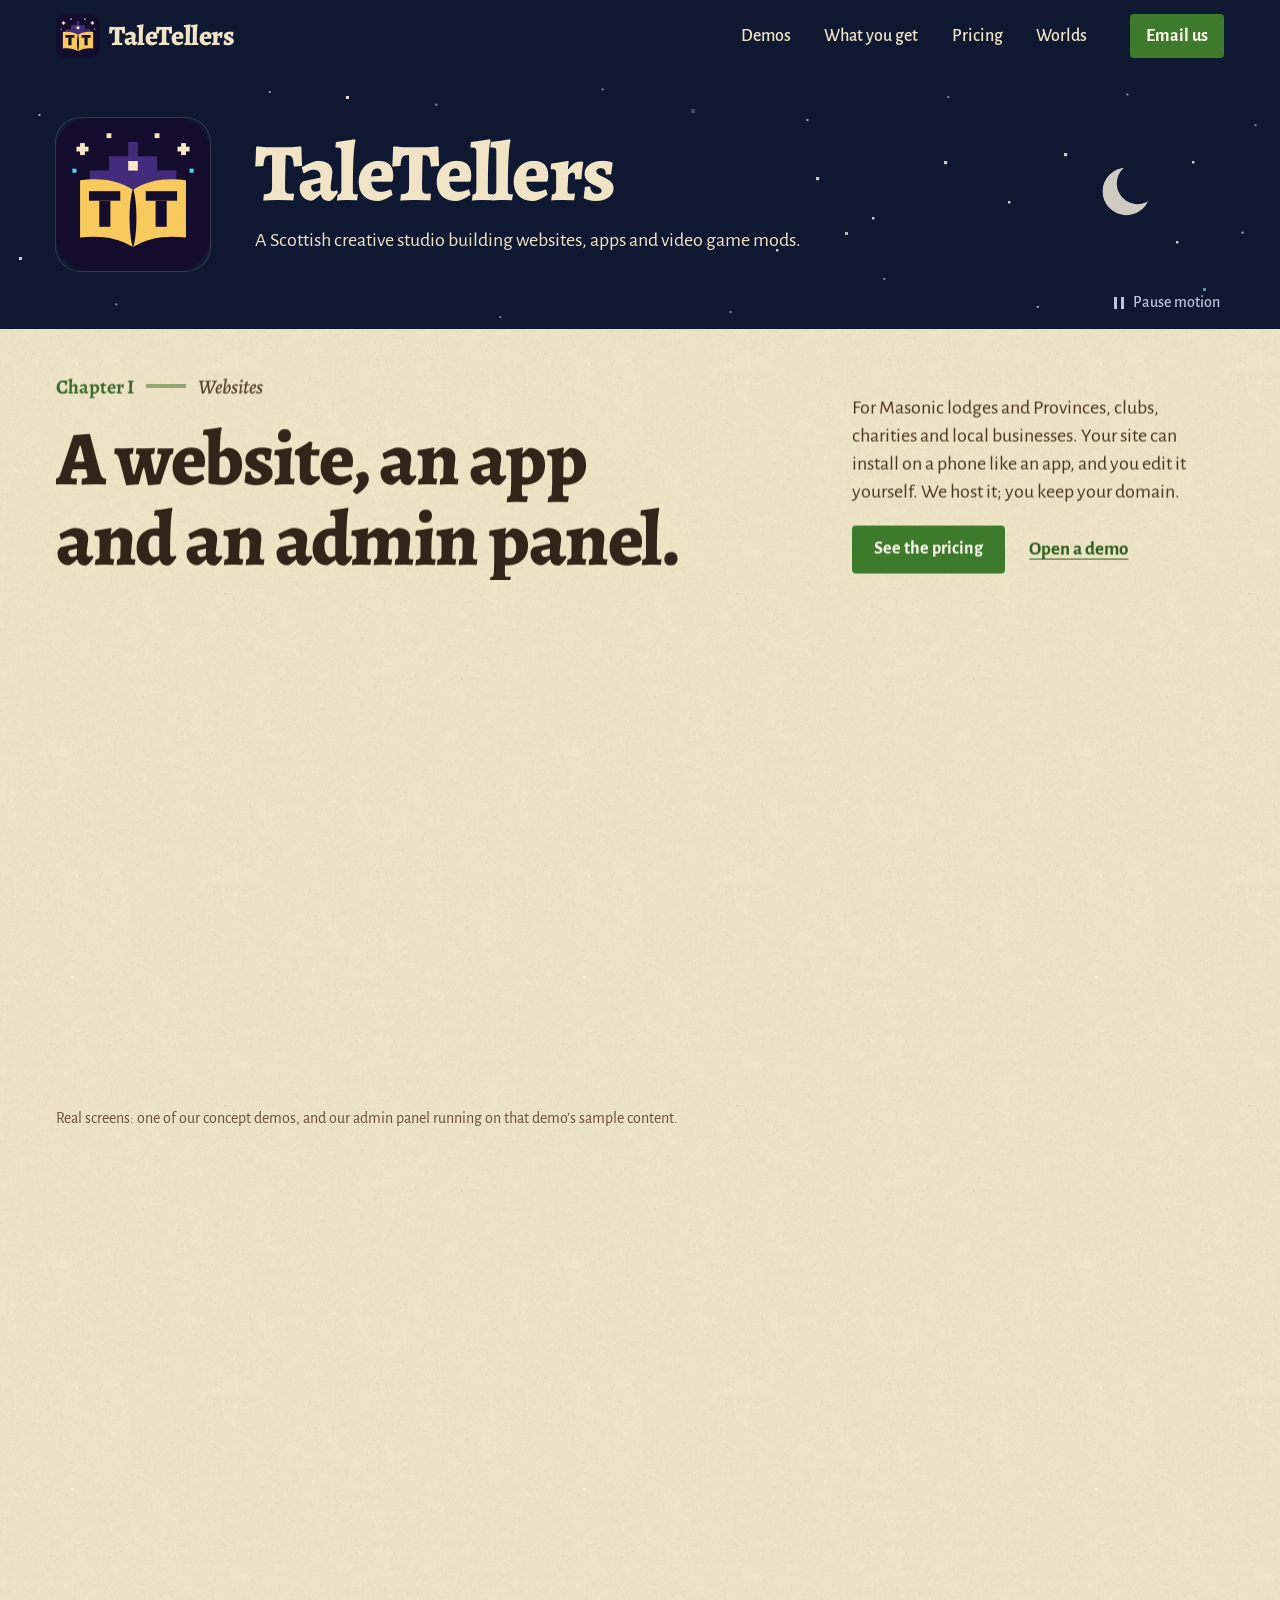
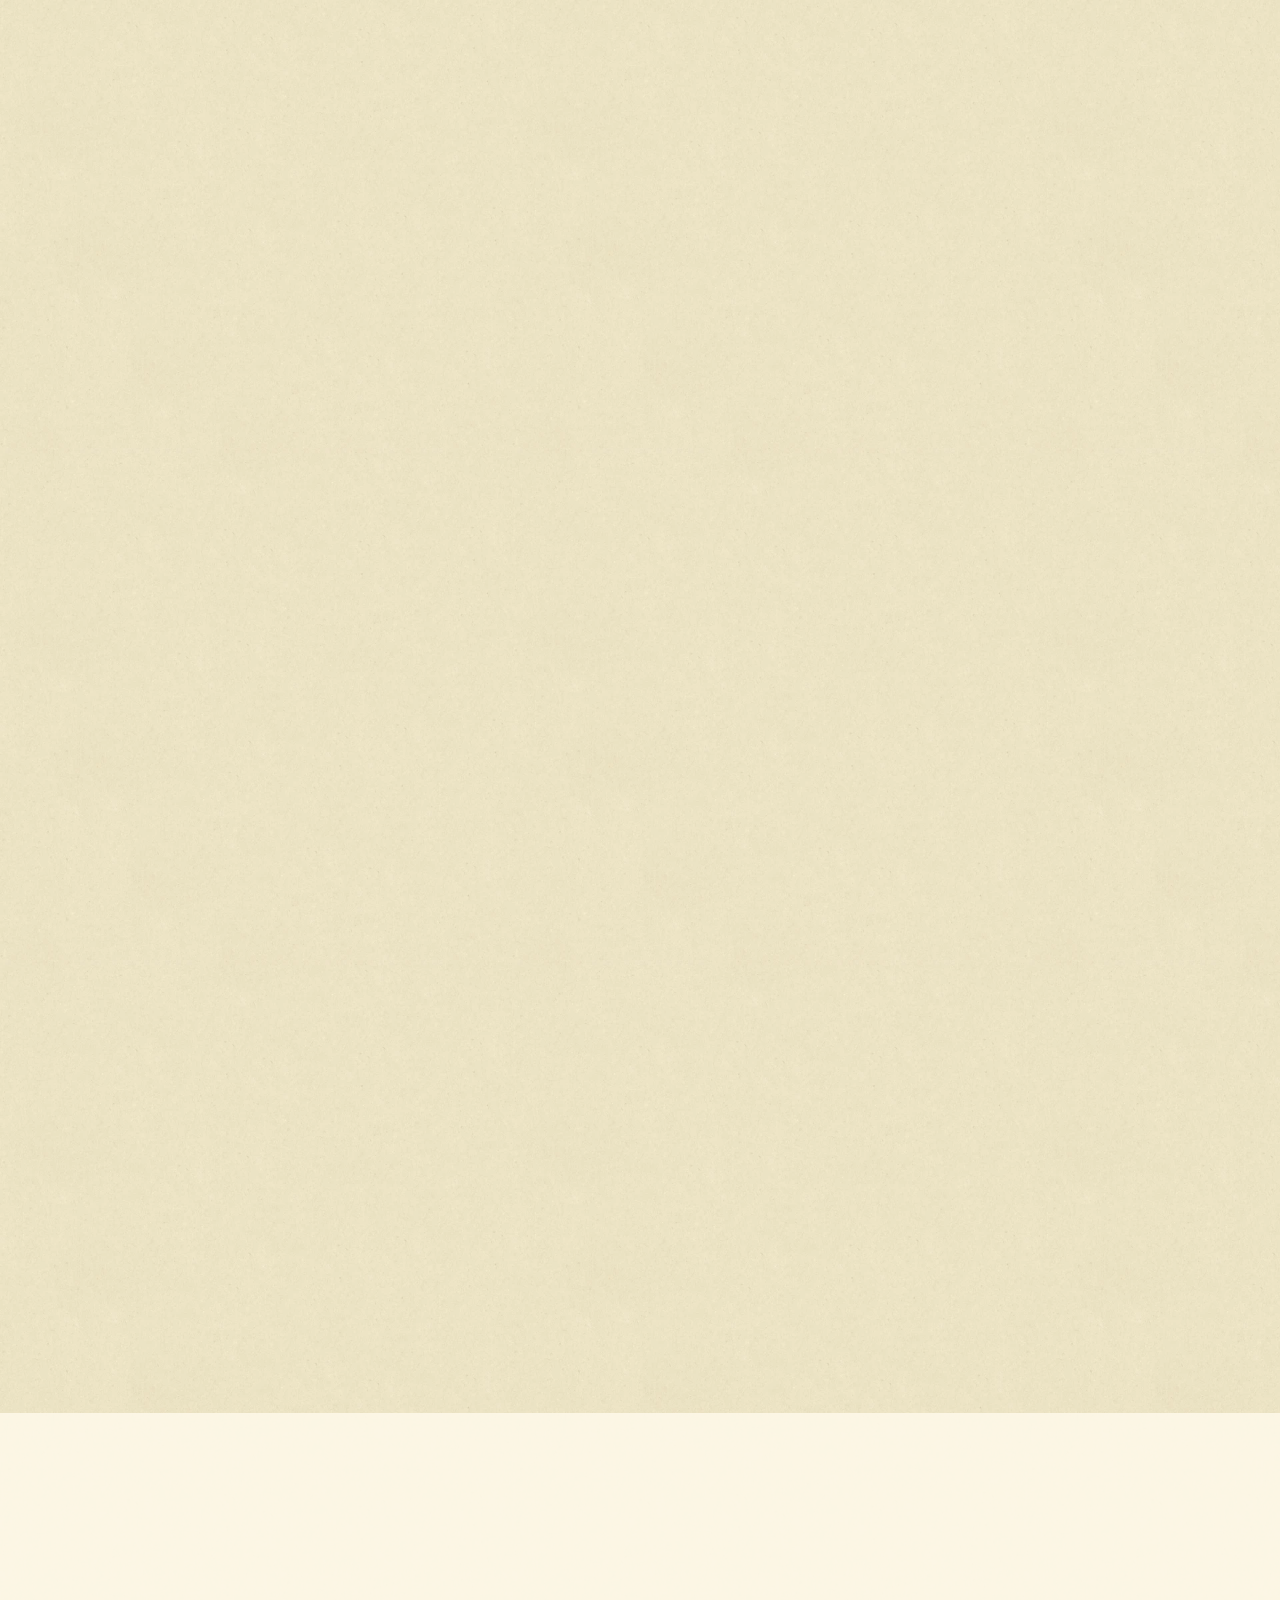
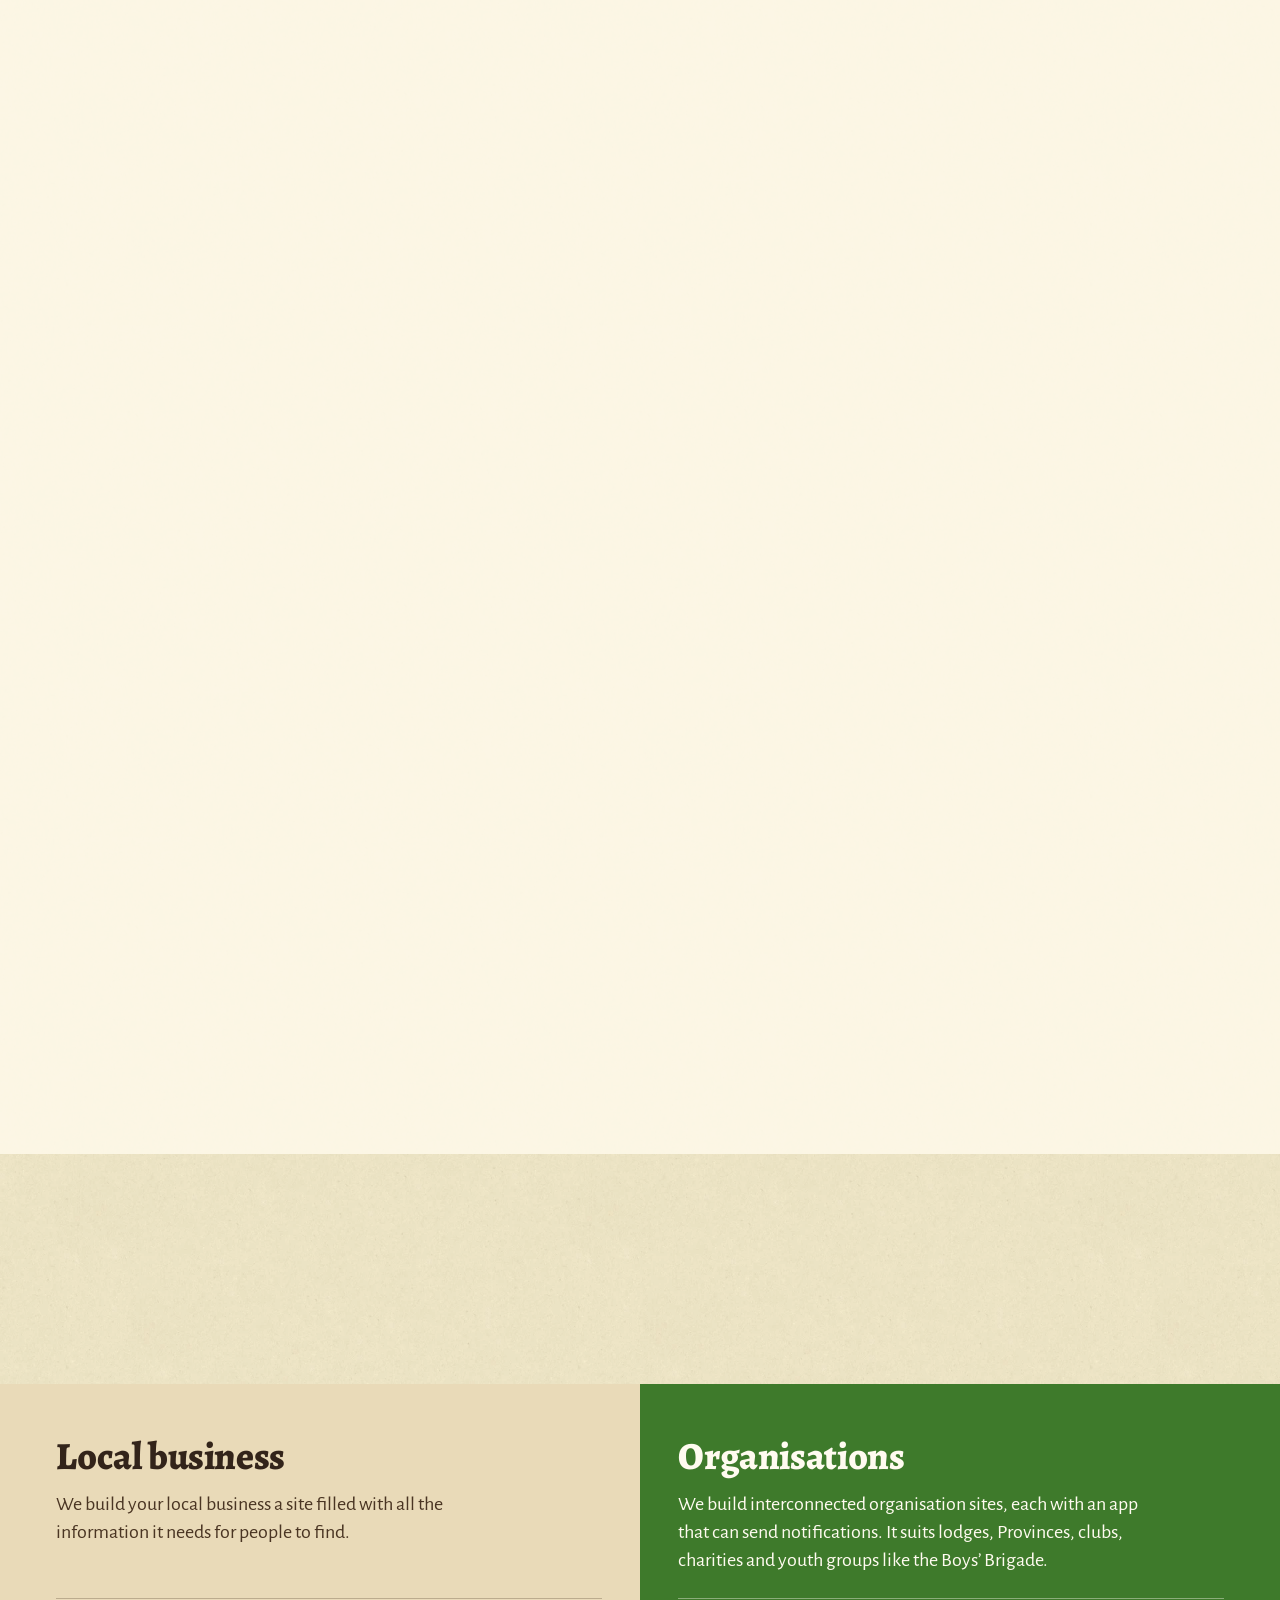
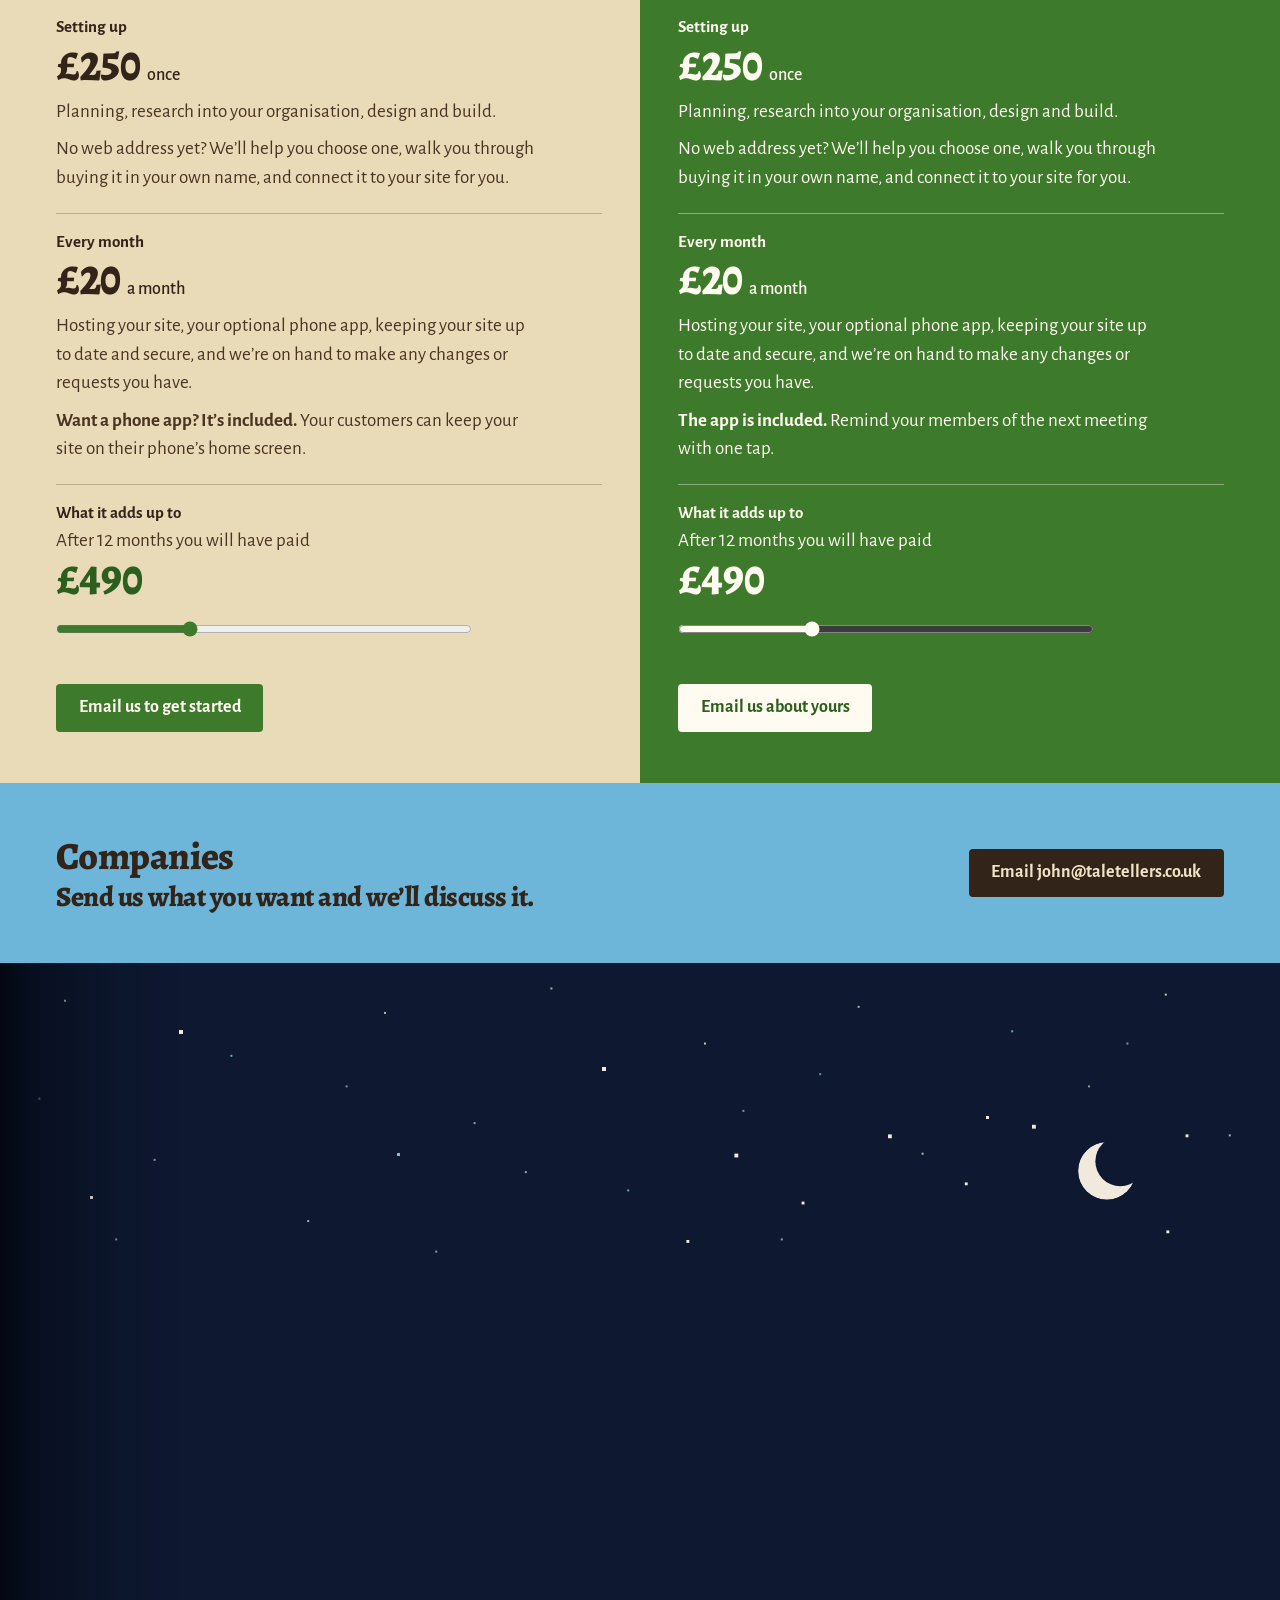
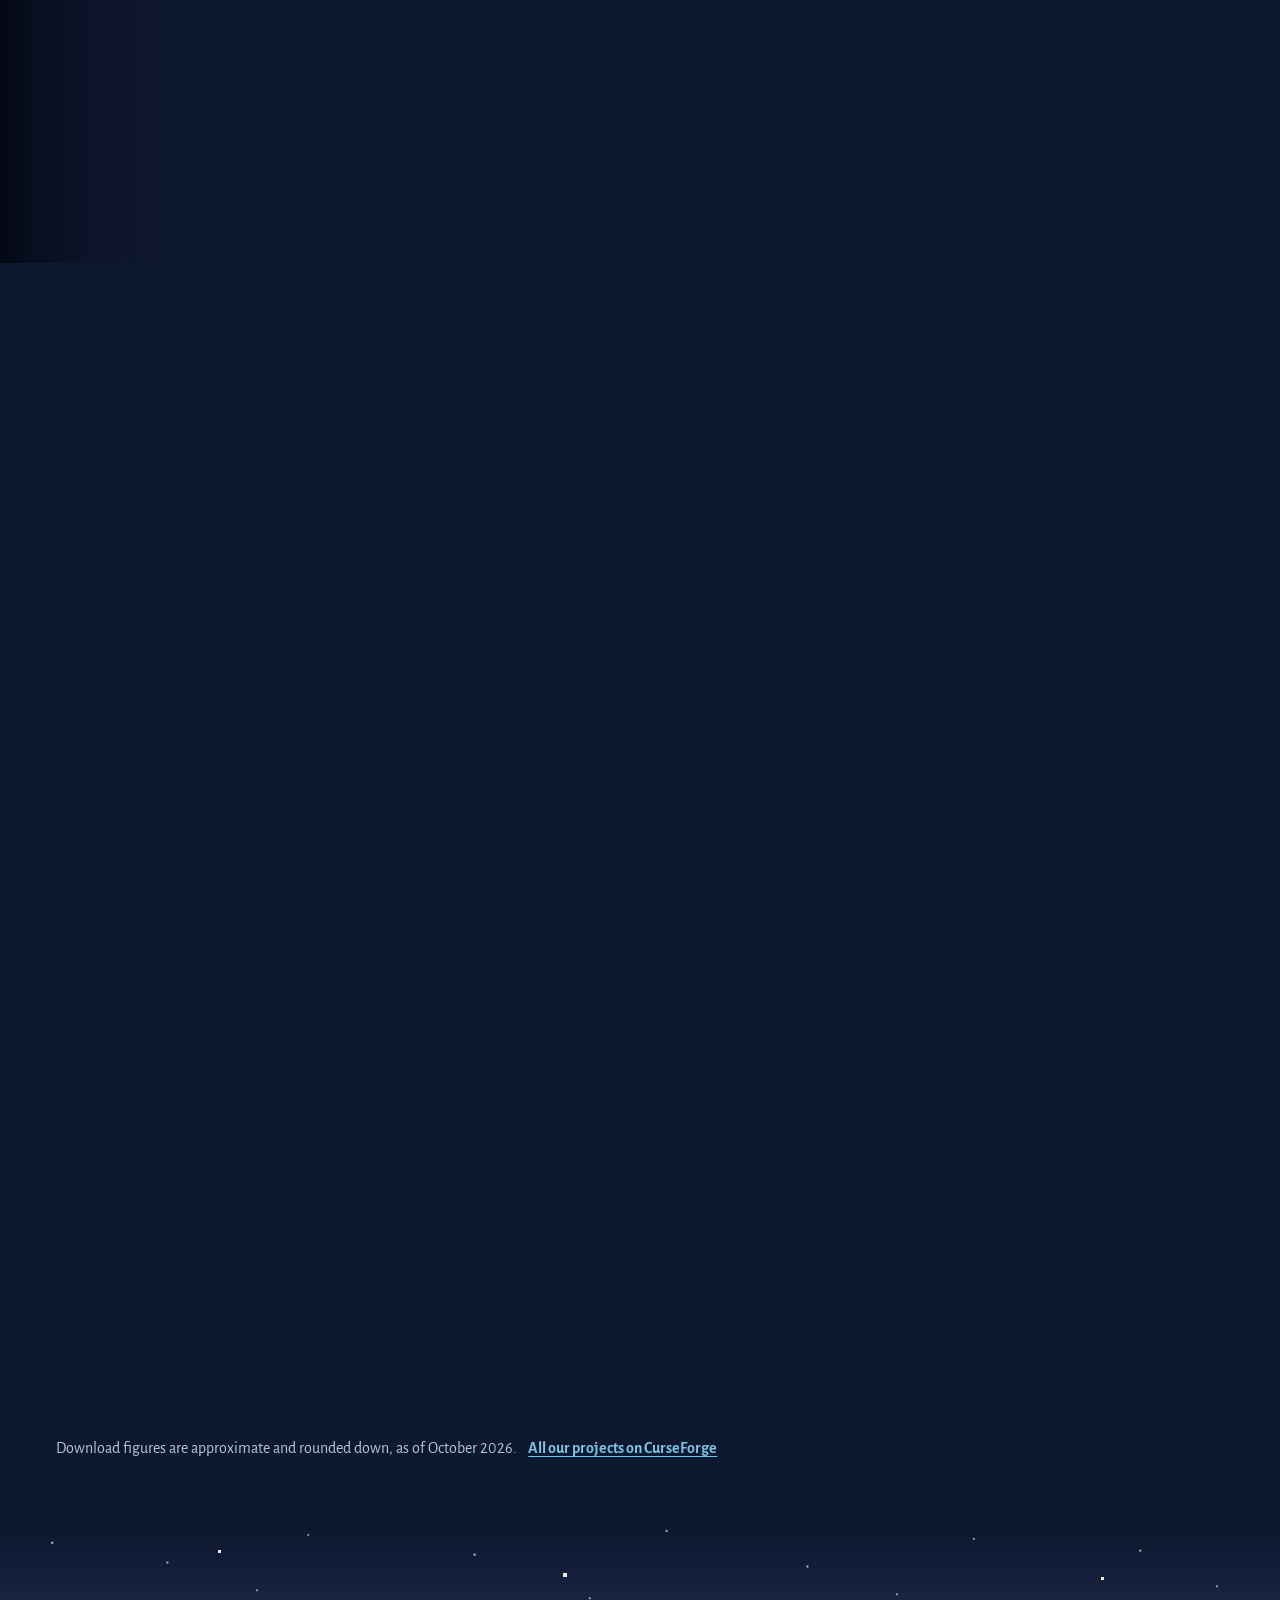
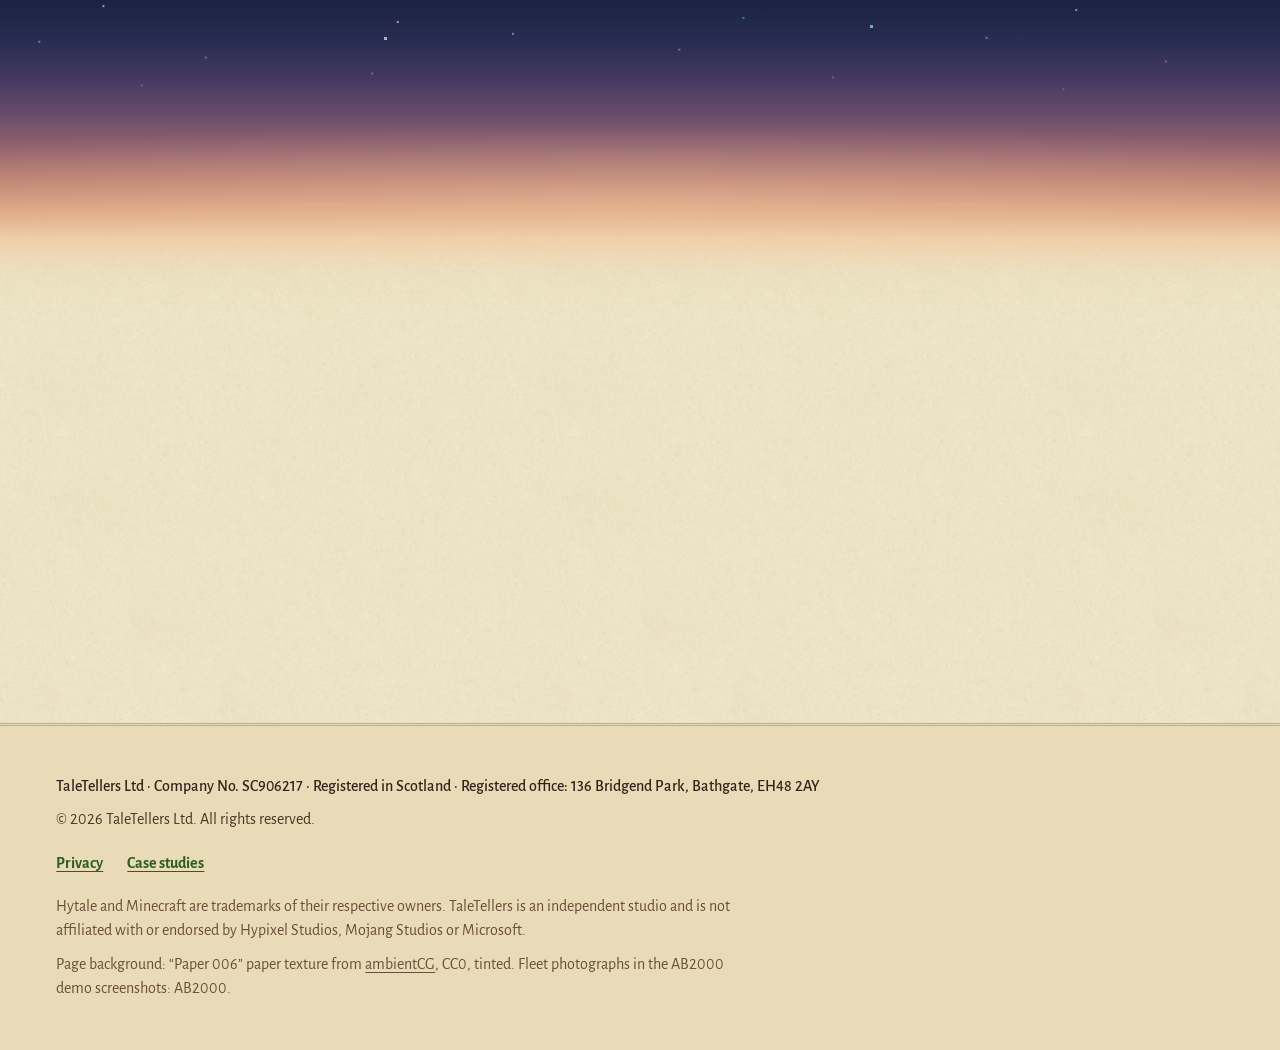
==== index.html @ 0d7ff7d9 "Pricing: "No web address yet?" line (awaiting John's final yes) Separate commit so it can be dropped" ====
<!doctype html>
<html lang="en-GB">
<head>
  <meta charset="utf-8">
  <meta http-equiv="Content-Security-Policy" content="default-src 'none'; style-src 'self'; img-src 'self' data:; font-src 'self'; script-src 'self'; base-uri 'none'; form-action 'none'">
  <meta name="referrer" content="no-referrer">
  <meta name="viewport" content="width=device-width, initial-scale=1">
  <title>TaleTellers - a website, an app and an admin panel</title>
  <meta name="description" content="TaleTellers builds websites for Masonic lodges and Provinces, clubs, charities and local businesses, with an installable app, an admin panel and hosting on your own domain. We also make Hytale and Minecraft mods.">
  <link rel="canonical" href="https://taletellers.co.uk/">
  <meta name="theme-color" content="#f1e4c6">
  <link rel="icon" href="favicon.svg?v=4" type="image/svg+xml">
  <link rel="preload" href="fonts/alegreya-latin-wght-normal.woff2" as="font" type="font/woff2" crossorigin>
  <link rel="preload" href="fonts/alegreya-sans-latin-400-normal.woff2" as="font" type="font/woff2" crossorigin>
  <link rel="stylesheet" href="styles.css?v=16">
  <script src="site.js?v=7"></script>
  <script src="effects.js?v=3" defer></script>

  <meta property="og:type" content="website">
  <meta property="og:site_name" content="TaleTellers">
  <meta property="og:title" content="TaleTellers - a website, an app and an admin panel">
  <meta property="og:description" content="Websites for lodges, clubs, charities and local businesses, with an installable app and an admin panel. Plus mods for Hytale and Minecraft.">
  <meta property="og:url" content="https://taletellers.co.uk/">
  <meta property="og:locale" content="en_GB">
  <meta name="twitter:card" content="summary">
</head>
<body>
  <a class="skip-link" href="#main">Skip to content</a>

  <header class="site-header site-header-night">
    <div class="wrap">
      <!-- LOGO: images/logo-mark.svg, logo v4 (John, 12 Nov 2026) -->
      <a class="brand" href="index.html" aria-label="TaleTellers, home">
        <img src="images/logo-mark.svg?v=4" width="32" height="32" alt="">
        <span>TaleTellers</span>
      </a>
      <nav class="site-nav" aria-label="Main">
        <ul>
          <li><a href="#work">Demos</a></li>
          <li><a href="#parts">What you get</a></li>
          <li><a href="#pricing">Pricing</a></li>
          <li><a href="#worlds">Worlds</a></li>
        </ul>
      </nav>
      <a class="btn btn-small header-cta" href="mailto:john@taletellers.co.uk">Email us</a>
    </div>
  </header>

  <main id="main">
    <!-- ============ THE COVER: who we are ============ -->
    <section class="cover" aria-labelledby="site-title" data-live>
      <!-- EFFECTS: three sky layers (data-drift = pixels at full lean) that follow the pointer or a phone's tilt, and a few stars that twinkle. Decoration only. -->
      <div class="stars" aria-hidden="true">
        <i class="stars-far" data-drift="12"></i>
        <span class="stars-near" data-drift="24"><i class="tw"></i><i class="tw"></i><i class="tw"></i><i class="tw"></i><i class="tw"></i></span>
      </div>
      <div class="wrap cover-inner">
        <!-- OLD SITE SKY: moon and stars reused from the live site at John's request -->
        <svg class="cover-sky" data-drift="40" viewBox="0 0 600 180" aria-hidden="true" focusable="false">
          <defs>
            <mask id="m-moon-cover">
              <circle cx="478" cy="78" r="30" fill="#fff"/>
              <circle cx="492" cy="68" r="26" fill="#000"/>
            </mask>
          </defs>
          <circle cx="478" cy="78" r="30" fill="#f1eadc" mask="url(#m-moon-cover)"/>
          <g fill="#f1eadc">
            <rect x="90" y="60" width="4" height="4"/>
            <rect x="160" y="110" width="3" height="3"/>
            <rect x="250" y="40" width="4" height="4"/>
            <rect x="330" y="90" width="3" height="3"/>
            <rect x="400" y="30" width="4" height="4"/>
            <rect x="540" y="140" width="3" height="3"/>
            <rect x="40" y="150" width="3" height="3"/>
            <rect x="560" y="40" width="3" height="3"/>
          </g>
        </svg>
        <!-- The logo file is unchanged; the four squares sit exactly on its pixel stars and make them glint and blink. -->
        <span class="cover-mark">
          <img class="cover-logo" src="images/logo-mark.svg?v=4" width="160" height="160" alt="">
          <i class="glint glint-a"></i><i class="glint glint-b"></i><i class="blink blink-a"></i><i class="blink blink-b"></i>
        </span>
        <div class="cover-text">
          <h1 id="site-title">TaleTellers</h1>
          <p class="cover-line">A Scottish creative studio building websites, apps and video game mods.</p>
        </div>
        <!-- Shown by effects.js only when something on the page moves by itself (WCAG 2.2.2). -->
        <button class="motion-toggle" type="button" hidden>Pause motion</button>
      </div>
    </section>

    <!-- ============ CHAPTER I: WEBSITES ============ -->
    <section class="hero" aria-labelledby="hero-title">
      <div class="wrap hero-head">
        <div class="hero-title">
          <p class="chapter-mark"><span>Chapter I</span> Websites</p>
          <h2 id="hero-title"><span class="line"><span>A website, an app</span></span> <span class="line"><span>and an admin panel.</span></span></h2>
        </div>
        <div class="hero-side">
          <p class="standfirst">For Masonic lodges and Provinces, clubs, charities and local businesses. Your site can install on a phone like an app, and you edit it yourself. We host it; you keep your domain.</p>
          <p class="actions">
            <a class="btn" href="#pricing">See the pricing</a>
            <a class="text-link" href="#work">Open a demo</a>
          </p>
        </div>
      </div>

      <div class="wrap">
        <div class="stage">
          <figure class="screen screen-desk">
            <figcaption>The website</figcaption>
            <div class="frame">
              <div class="frame-bar"><span class="bar-long">Provincial Grand Lodge of Linlithgowshire, concept demo</span><span class="bar-short">PGL Linlithgowshire, concept demo</span></div>
              <img src="images/pgl-desktop.webp?v=2" width="1440" height="900" fetchpriority="high" alt="A Province's website: a green header, a yellow notices bar and this week's lodge meetings in the Province.">
            </div>
          </figure>
          <figure class="screen screen-phone">
            <figcaption>The app</figcaption>
            <!-- PHONE LOOP, the same one the "app, with notifications" plate plays further down (one set of CSS:
                 styles.css, "The phone loop"), cut to this frame. Without motion it is one still frame. -->
            <div class="frame frame-phone phone-loop" data-live>
              <img class="loop-home" src="images/pgl-phone.webp" width="520" height="1125" alt="A Province’s site on a phone. A reminder arrives for tonight’s meeting; one tap opens the lodge’s next meetings.">
              <img class="loop-meeting" src="images/pgl-app-meeting.webp" width="375" height="812" fetchpriority="low" decoding="async" alt="">
              <div class="loop-note" aria-hidden="true">
                <p class="loop-from"><img src="images/pgl-crest.webp" width="72" height="72" fetchpriority="low" decoding="async" alt=""> <span>Provincial Grand Lodge of Linlithgowshire</span> <span>now</span></p>
                <p class="loop-title">Tonight, 7.30pm</p>
                <p class="loop-text">Entered Apprentice degree, St John Crofthead No. 374, Fauldhouse</p>
              </div>
              <i class="loop-tap"></i>
            </div>
          </figure>
          <figure class="screen screen-admin">
            <figcaption>The admin panel</figcaption>
            <div class="frame frame-phone">
              <img src="images/admin-home.webp?v=2" width="520" height="880" alt="The admin panel for the Provincial Grand Lodge of Linlithgowshire demo, signed in as John Willis, listing Notices, Meetings, Pages, Photos and People.">
            </div>
          </figure>
        </div>
        <p class="stage-note">Real screens: one of our concept demos, and our admin panel running on that demo’s sample content.</p>
      </div>
    </section>

    <section class="work" id="work" aria-labelledby="work-title">
      <div class="wrap axis">
        <h2 id="work-title" data-reveal>Demos you can open on your phone</h2>
        <div class="axis-body" data-reveal="1">
          <p class="lead dropcap">These are concept demos: complete, working sites we built to show a Masonic Province and a Scottish plant hire firm what they could have.</p>
          <p>Each is labelled as a demo on every page, so nobody takes it for the official site. Open one on your phone and try it.</p>
        </div>
      </div>

      <div class="wrap">
        <ol class="cases">
          <li class="case">
            <figure class="case-media" data-reveal>
              <img class="shot-desktop" src="images/pgl-desktop.webp?v=2" width="1440" height="900" loading="lazy" alt="Desktop view of the Provincial Grand Lodge of Linlithgowshire concept demo: green header, a yellow notices bar and This week in the Province, the lodge meetings for the next seven days.">
              <img class="shot-phone" src="images/pgl-phone.webp" width="520" height="1125" loading="lazy" alt="The same demo on a phone, listing this week's lodge meetings across the Province.">
            </figure>
            <div class="case-body" data-reveal="1">
              <h3>Provincial Grand Lodge of Linlithgowshire</h3>
              <p class="case-kind">Concept demo</p>
              <p>A whole Province on one site: every lodge’s meetings in a single diary, the Province’s notices at the top, and a plain way in for anyone thinking of joining.</p>
              <h4>What we built</h4>
              <ul class="built">
                <li>“This week in the Province”: every lodge’s meetings and special events in one calendar</li>
                <li>Notices such as the Travelling Trowel and the 200 Club, first thing on the home page</li>
                <li>Pages for the lodges, news, the archive and contact, plus “Thinking of joining?”</li>
              </ul>
              <p><a class="demo-link" href="https://thescar4295.github.io/pgl-linlithgowshire-demo/">View the concept demo<span class="visually-hidden">: Provincial Grand Lodge of Linlithgowshire</span></a></p>
            </div>
          </li>

          <li class="case">
            <figure class="case-media" data-reveal>
              <img class="shot-desktop" src="images/ab2000-desktop.webp" width="1440" height="900" loading="lazy" alt="Desktop view of the AB2000 concept demo: photographs of two tracked excavators, a road sweeper and a third excavator in the yard, above the headline Operated and self drive plant hire, with Call and Hire enquiry buttons.">
              <img class="shot-phone" src="images/ab2000-phone.webp" width="520" height="1125" loading="lazy" alt="The same demo on a phone: the two excavators, the headline, and the Call and Hire enquiry buttons.">
            </figure>
            <div class="case-body" data-reveal="1">
              <h3>AB2000</h3>
              <p class="case-kind">Concept demo</p>
              <p>A Scottish plant hire firm’s site, built around its hire desk. The phone number stays in the header, and any machine in the fleet list can go straight into a hire enquiry.</p>
              <h4>What we built</h4>
              <ul class="built">
                <li>“The fleet at a glance”: excavators, dozers, dumpers, rollers, attachments and sweepers, each with an “Add” button that puts it in your enquiry</li>
                <li>A quick hire enquiry: what you need, operated or self-drive, where and when</li>
                <li>Pages for plant, sweeper, transport and vacuum excavator hire, plus news, case studies, vacancies and used plant for sale</li>
              </ul>
              <p><a class="demo-link" href="https://thescar4295.github.io/ab2000-demo/">View the concept demo<span class="visually-hidden">: AB2000</span></a></p>
            </div>
          </li>
        </ol>

        <div class="case-small case-soon" data-reveal>
          <div>
            <h3>Coming soon</h3>
            <p>Another concept demo is on its way. It will appear here once its owner is happy for it to be shown.</p>
          </div>
        </div>

        <p class="more-work" data-reveal><a class="btn btn-outline" href="work.html">Read the case studies</a></p>
      </div>
    </section>

    <section class="parts" id="parts" aria-labelledby="parts-title">
      <div class="wrap axis">
        <h2 id="parts-title" data-reveal>Four parts, one platform</h2>
        <div class="axis-body" data-reveal="1">
          <p class="lead">Not a brochure you have to phone someone to change. A working set-up your members and customers can carry in their pocket.</p>
        </div>
      </div>

      <div class="wrap">
        <ul class="plates">
          <li class="plate plate-site" data-reveal>
            <figure class="plate-figure">
              <div class="frame">
                <div class="frame-bar"><span class="bar-long">Provincial Grand Lodge of Linlithgowshire, concept demo</span><span class="bar-short">PGL Linlithgowshire, concept demo</span></div>
                <img src="images/pgl-desktop.webp?v=2" width="1440" height="900" loading="lazy" alt="A Province website: notices and a calendar of the week's lodge meetings.">
              </div>
            </figure>
            <h3>The website</h3>
            <p>Built mobile-first from your own words and photos, with a privacy page included. Every site goes through automated checks for accessibility, broken links and speed before we hand it over.</p>
          </li>

          <li class="plate plate-app" data-reveal="1">
            <figure class="plate-figure">
              <!-- PHONE LOOP: real screens of the PGL concept demo; the reminder card is HTML. Without motion it is one still frame. -->
              <div class="frame frame-phone plate-a phone-loop" data-live>
                <img class="loop-home" src="images/pgl-phone.webp" width="520" height="1125" loading="lazy" alt="A Province’s site on a phone. A reminder arrives for tonight’s meeting; one tap opens the lodge’s next meetings.">
                <img class="loop-meeting" src="images/pgl-app-meeting.webp" width="375" height="812" loading="lazy" alt="">
                <div class="loop-note" aria-hidden="true">
                  <p class="loop-from"><img src="images/pgl-crest.webp" width="72" height="72" loading="lazy" alt=""> <span>Provincial Grand Lodge of Linlithgowshire</span> <span>now</span></p>
                  <p class="loop-title">Tonight, 7.30pm</p>
                  <p class="loop-text">Entered Apprentice degree, St John Crofthead No. 374, Fauldhouse</p>
                </div>
                <i class="loop-tap"></i>
              </div>
              <div class="frame plate-b">
                <img src="images/admin-reminder-confirm.webp" width="560" height="431" loading="lazy" alt="The admin panel asking: This will send a message to 45 phones. Send it?">
              </div>
            </figure>
            <h3>The app, with notifications</h3>
            <p>People add the site to their phone’s home screen. Then a lodge can remind its members of the next meeting with one tap. The app is included in the monthly price.</p>
          </li>

          <li class="plate plate-admin" data-reveal>
            <figure class="plate-figure">
              <div class="frame frame-phone plate-a">
                <img src="images/admin-photos.webp?v=2" width="560" height="1093" loading="lazy" alt="The admin panel's Photos screen: the Forth Bridge on the home page, Hopetoun House on the about page and an old county map on the history page, each ready to change.">
              </div>
              <div class="frame frame-phone plate-b">
                <img src="images/admin-home.webp?v=2" width="520" height="880" loading="lazy" alt="The admin panel home screen, with sections for Notices, Meetings, Pages, Photos and People.">
              </div>
            </figure>
            <h3>The admin panel, with history</h3>
            <p>Sign in and change your text, notices and photos yourself. Every change is kept in a history, so anything can be put back.</p>
          </li>

          <li class="plate plate-host" data-reveal="1">
            <figure class="plate-figure">
              <div class="frame">
                <div class="frame-bar">www.your-own-domain.co.uk</div>
                <img src="images/ab2000-desktop.webp" width="1440" height="900" loading="lazy" alt="A plant hire firm’s website shown under an address bar reading www.your-own-domain.co.uk.">
              </div>
            </figure>
            <h3>Hosting, on your own domain</h3>
            <p>We host your site on Cloudflare Pages: fast, secure and on a global network. The address people type stays the one you own.</p>
          </li>
        </ul>
      </div>
    </section>

    <!-- JOHN: before this goes public, confirm the wording on VAT, on cancelling the monthly plan, and on who pays the yearly domain fee. None of that is stated here yet. -->
    <section class="pricing" id="pricing" aria-labelledby="pricing-title">
      <div class="wrap axis">
        <h2 id="pricing-title" data-reveal>Our website pricing</h2>
        <div class="axis-body" data-reveal="1">
          <p class="lead">A shop and a lodge pay the same, and a phone app costs nothing extra. Each plan reads the same way down the page: what it costs to set up, what it costs each month, and what that adds up to.</p>
        </div>
      </div>

      <div class="tiers">
        <article class="tier tier-local" aria-labelledby="tier-local">
          <h3 id="tier-local">Local business</h3>
          <p class="tier-desc">We build your local business a site filled with all the information it needs for people to find.</p>
          <div class="tier-row">
            <h4>Setting up</h4>
            <p class="tier-price">£250 <small>once</small></p>
            <p class="tier-incl">Planning, research into your organisation, design and build.</p>
            <p class="tier-incl">No web address yet? We’ll help you choose one, walk you through buying it in your own name, and connect it to your site for you.</p>
          </div>
          <div class="tier-row">
            <h4>Every month</h4>
            <p class="tier-price">£20 <small>a month</small></p>
            <p class="tier-incl">Hosting your site, your optional phone app, keeping your site up to date and secure, and we’re on hand to make any changes or requests you have.</p>
            <p class="tier-incl"><strong>Want a phone app? It’s included.</strong> Your customers can keep your site on their phone’s home screen.</p>
          </div>
          <div class="tier-row sum">
            <h4>What it adds up to</h4>
            <p class="sum-static">Twelve months comes to <strong>£490</strong>: the £250 set-up plus twelve monthly payments of £20.</p>
            <div class="sum-live" data-setup="25000" data-monthly="2000" hidden>
              <p class="sum-line"><label for="months">After <span class="sum-months">12 months</span> you will have paid</label></p>
              <output class="sum-total" for="months">£490</output>
              <input id="months" type="range" min="1" max="36" step="1" value="12">
            </div>
          </div>
          <p class="tier-cta"><a class="btn" href="mailto:john@taletellers.co.uk?subject=A%20website%20for%20my%20business">Email us to get started</a></p>
        </article>

        <article class="tier tier-org" aria-labelledby="tier-org">
          <h3 id="tier-org">Organisations</h3>
          <p class="tier-desc">We build interconnected organisation sites, each with an app that can send notifications. It suits lodges, Provinces, clubs, charities and youth groups like the Boys’ Brigade.</p>
          <div class="tier-row">
            <h4>Setting up</h4>
            <p class="tier-price">£250 <small>once</small></p>
            <p class="tier-incl">Planning, research into your organisation, design and build.</p>
            <p class="tier-incl">No web address yet? We’ll help you choose one, walk you through buying it in your own name, and connect it to your site for you.</p>
          </div>
          <div class="tier-row">
            <h4>Every month</h4>
            <p class="tier-price">£20 <small>a month</small></p>
            <p class="tier-incl">Hosting your site, your optional phone app, keeping your site up to date and secure, and we’re on hand to make any changes or requests you have.</p>
            <p class="tier-incl"><strong>The app is included.</strong> Remind your members of the next meeting with one tap.</p>
          </div>
          <div class="tier-row sum">
            <h4>What it adds up to</h4>
            <p class="sum-static">After 12 months you will have paid <strong>£490</strong>: the £250 set-up and twelve months at £20.</p>
            <div class="sum-live" data-setup="25000" data-monthly="2000" hidden>
              <p class="sum-line"><label for="months-org">After <span class="sum-months">12 months</span> you will have paid</label></p>
              <output class="sum-total" for="months-org">£490</output>
              <input id="months-org" type="range" min="1" max="36" step="1" value="12">
            </div>
          </div>
          <p class="tier-cta"><a class="btn btn-on-green" href="mailto:john@taletellers.co.uk?subject=A%20website%20for%20our%20organisation">Email us about yours</a></p>
        </article>

        <article class="tier tier-co" aria-labelledby="tier-co">
          <div>
            <h3 id="tier-co">Companies</h3>
            <p class="tier-statement">Send us what you want and we’ll discuss it.</p>
          </div>
          <p class="tier-cta"><a class="btn btn-ink" href="mailto:john@taletellers.co.uk?subject=A%20website%20for%20our%20company">Email john@taletellers.co.uk</a></p>
        </article>
      </div>
    </section>

    <!-- ============ CHAPTER II: WORLDS ============ -->
    <!-- THE PAGE TURN: where scroll timelines exist and motion is allowed, this page pins and is turned like a leaf of
         a book: its bottom outer corner lifts, the fold travels across, and the night sky and the start of Chapter II
         lie under it (styles.css, "The page turn"; docs/PAGE_TURN_REFERENCES.md). .turn-clip hides the lifted part of
         the page, .turn-flat holds the page still inside it, .turn-flap is the back of the page folded over, and
         .turn-cast is the shadow on what lies beneath. Everywhere else it is the plain page it always was.
         .turn-flap is a span on purpose: as an <i> it made the browser fetch the italic font at load. -->
    <div class="chapter-turn" id="chapter-two">
      <div class="chapter-stage">
        <div class="stars turn-sky" aria-hidden="true" data-live>
          <i class="stars-far"></i>
          <i class="shooting"></i>
          <span class="stars-near"><i class="tw"></i><i class="tw"></i><i class="tw"></i><i class="tw"></i><i class="tw"></i></span>
          <!-- OLD SITE SKY again: the same moon and stars as the top of Chapter II, shown here instead while the page turns -->
          <svg class="sky turn-moon" viewBox="0 0 600 180" aria-hidden="true" focusable="false">
            <defs>
              <mask id="m-moon-turn">
                <circle cx="478" cy="78" r="30" fill="#fff"/>
                <circle cx="492" cy="68" r="26" fill="#000"/>
              </mask>
            </defs>
            <circle cx="478" cy="78" r="30" fill="#f1eadc" mask="url(#m-moon-turn)"/>
            <g fill="#f1eadc">
              <rect x="90" y="60" width="4" height="4"/>
              <rect x="160" y="110" width="3" height="3"/>
              <rect x="250" y="40" width="4" height="4"/>
              <rect x="330" y="90" width="3" height="3"/>
              <rect x="400" y="30" width="4" height="4"/>
              <rect x="540" y="140" width="3" height="3"/>
              <rect x="40" y="150" width="3" height="3"/>
              <rect x="560" y="40" width="3" height="3"/>
            </g>
          </svg>
        </div>
        <i class="turn-cast"></i>
        <div class="turn-clip">
          <div class="turn-flat">
            <div class="chapter-page">
              <div class="wrap" data-reveal>
                <p class="chapter-no">Chapter II</p>
                <p class="chapter-name">Worlds</p>
                <p class="epigraph">In which the people who build lodge websites turn out to make mods for Hytale and Minecraft as well.</p>
              </div>
            </div>
            <span class="turn-flap"></span>
          </div>
        </div>
      </div>
    </div>

    <section class="worlds" id="worlds" aria-labelledby="worlds-title">
      <div class="stars worlds-stars" aria-hidden="true" data-live>
        <i class="stars-far"></i>
        <span class="stars-near"><i class="tw"></i><i class="tw"></i><i class="tw"></i><i class="tw"></i><i class="tw"></i></span>
        <i class="shooting"></i>
      </div>
      <div class="wrap">
        <!-- OLD SITE SKY: moon and stars reused from the live site at John's request -->
        <svg class="sky" viewBox="0 0 600 180" aria-hidden="true" focusable="false">
          <defs>
            <mask id="m-moon">
              <circle cx="478" cy="78" r="30" fill="#fff"/>
              <circle cx="492" cy="68" r="26" fill="#000"/>
            </mask>
          </defs>
          <circle cx="478" cy="78" r="30" fill="#f1eadc" mask="url(#m-moon)"/>
          <g fill="#f1eadc">
            <rect class="twinkle" x="90" y="60" width="4" height="4"/>
            <rect class="twinkle" x="160" y="110" width="3" height="3"/>
            <rect class="twinkle" x="250" y="40" width="4" height="4"/>
            <rect class="twinkle" x="330" y="90" width="3" height="3"/>
            <rect class="twinkle" x="400" y="30" width="4" height="4"/>
            <rect class="twinkle" x="540" y="140" width="3" height="3"/>
            <rect class="twinkle" x="40" y="150" width="3" height="3"/>
            <rect class="twinkle" x="560" y="40" width="3" height="3"/>
          </g>
        </svg>

        <div class="worlds-head">
          <h2 id="worlds-title" data-reveal>We build the worlds your stories happen in.</h2>
          <p class="lead" data-reveal="1">Mods for the block-building games we love, with more worlds on the way. HyGuns brings guns to Hytale; three small Minecraft mods change how stone, wool and slabs craft.</p>
        </div>

        <h3 class="tales-title" data-reveal>The tales so far</h3>

        <article class="tale-lead" data-reveal>
          <img src="images/hyguns-logo.png" width="274" height="292" loading="lazy" alt="HyGuns logo">
          <div class="tale-lead-body">
            <p class="tale-meta">Hytale mod <span class="state state-live">Released</span></p>
            <h4>HyGuns</h4>
            <p>Our flagship Hytale mod, bringing guns to Hytale, with a companion HyGuns Plugin.</p>
            <p class="tale-links"><a href="https://www.curseforge.com/hytale/mods/hyguns">HyGuns on CurseForge</a> <a href="https://www.curseforge.com/hytale/mods/hyguns-plugin">HyGuns Plugin</a></p>
          </div>
          <dl class="tale-stats">
            <div><dt>mod downloads</dt><dd>87K+</dd></div>
            <div><dt>plugin downloads</dt><dd>65K+</dd></div>
          </dl>
        </article>

        <ul class="tales">
          <li class="tale" data-reveal>
            <div class="tale-top">
              <img src="images/mod-stone.png" width="256" height="256" loading="lazy" alt="All Stone To Tools project logo on CurseForge: a stone pickaxe.">
              <p class="tale-figure">188K+ <small>downloads</small></p>
            </div>
            <p class="tale-meta">Minecraft mod <span class="state state-live">Released</span></p>
            <h4>All Stone To Tools</h4>
            <p>Every stone counts: andesite, granite, diorite, deepslate, tuff and more work anywhere cobblestone does for stone tools, furnaces and brewing stands. Our most-downloaded release so far.</p>
            <p class="tale-links"><a href="https://www.curseforge.com/minecraft/mc-mods/all-stone-to-tools">All Stone To Tools on CurseForge</a></p>
          </li>
          <li class="tale" data-reveal="1">
            <div class="tale-top">
              <img src="images/mod-wool.png" width="256" height="256" loading="lazy" alt="All Wools To String project logo on CurseForge: a piece of string.">
              <p class="tale-figure">3K+ <small>downloads</small></p>
            </div>
            <p class="tale-meta">Minecraft mod <span class="state state-live">Released</span></p>
            <h4>All Wools To String</h4>
            <p>Turn any colour of wool back into 4 string: the reverse of vanilla’s recipe, so nothing can be duplicated.</p>
            <p class="tale-links"><a href="https://www.curseforge.com/minecraft/mc-mods/all-wools-to-string">All Wools To String on CurseForge</a></p>
          </li>
          <li class="tale" data-reveal="2">
            <div class="tale-top">
              <img src="images/mod-slabs.png" width="256" height="256" loading="lazy" alt="All Slabs To Blocks project logo on CurseForge: a cobblestone slab.">
              <p class="tale-figure">80K+ <small>downloads</small></p>
            </div>
            <p class="tale-meta">Minecraft mod <span class="state state-live">Released</span></p>
            <h4>All Slabs To Blocks</h4>
            <p>Put two matching slabs in a crafting grid and get the full block back: every vanilla slab, from oak to waxed copper, with nothing duplicated.</p>
            <p class="tale-links"><a href="https://www.curseforge.com/minecraft/mc-mods/all-slabs-to-blocks">All Slabs To Blocks on CurseForge</a></p>
          </li>
        </ul>

        <ul class="tales-soon">
          <li data-reveal>
            <p class="tale-meta">Hytale mod <span class="state state-soon">In development</span></p>
            <h4>Orbis Disasters</h4>
            <p>Natural disasters for Hytale worlds.</p>
          </li>
          <li data-reveal="1">
            <p class="tale-meta">Hytale server <span class="state state-soon">In development</span></p>
            <h4>The HyGuns server</h4>
            <p>A Hytale server with a tactical shooter mode and zombies.</p>
          </li>
        </ul>

        <p class="tales-foot">Download figures are approximate and rounded down, as of October 2026. <a href="https://www.curseforge.com/members/thescar_3/projects">All our projects on CurseForge</a></p>
      </div>
    </section>

    <!-- DAWN: the night of Chapter II fades into the day of the last page, so there is no hard line between them
         (styles.css, "Dawn"). A gradient and a few fading stars; decoration only. -->
    <div class="dawn" aria-hidden="true">
      <div class="stars" data-live>
        <i class="stars-far"></i>
        <span class="stars-near"><i class="tw"></i><i class="tw"></i><i class="tw"></i><i class="tw"></i><i class="tw"></i></span>
      </div>
    </div>

    <section class="contact" id="contact" aria-labelledby="contact-title">
      <div class="wrap">
        <div class="axis contact-top">
          <h2 id="contact-title" data-reveal>Send word</h2>
          <div class="axis-body" data-reveal="1">
            <p class="lead">TaleTellers Ltd is a small Scottish company founded by a University of Edinburgh student, based in West Lothian and Edinburgh.</p>
            <p>A lodge, a club, a charity or a shop: say who you are and what the site has to do. One email is enough to start.</p>
          </div>
        </div>
        <p class="contact-line" data-reveal><a href="mailto:john@taletellers.co.uk">john<wbr>@taletellers.co.uk</a></p>
      </div>
    </section>
  </main>

  <footer class="site-footer">
    <div class="wrap">
      <p class="legal">TaleTellers Ltd &middot; Company No. SC906217 &middot; Registered in Scotland &middot; Registered office: 136 Bridgend Park, Bathgate, EH48 2AY</p>
      <p>&copy; 2026 TaleTellers Ltd. All rights reserved.</p>
      <p class="footer-links"><a href="privacy.html">Privacy</a> <a href="work.html">Case studies</a></p>
      <p class="disclaimer">Hytale and Minecraft are trademarks of their respective owners. TaleTellers is an independent studio and is not affiliated with or endorsed by Hypixel Studios, Mojang Studios or Microsoft.</p>
      <p class="disclaimer">Page background: “Paper 006” paper texture from <a href="https://ambientcg.com/a/Paper006">ambientCG</a>, CC0, tinted. Fleet photographs in the AB2000 demo screenshots: AB2000.</p>
    </div>
  </footer>
</body>
</html>
---- styles.css ----
/* TaleTellers: direction D, "One book, two chapters".
   Chapter I (Websites) is a bright worn page; Chapter II (Worlds) is the night.
   Alegreya for headings, Alegreya Sans for text. Hytale green and light blue, ink-brown type.
   No build step; fonts are self-hosted in fonts/. */

@font-face {
  font-family: "Alegreya";
  src: url("fonts/alegreya-latin-wght-normal.woff2") format("woff2");
  font-weight: 400 900;
  font-style: normal;
  font-display: swap;
}
@font-face {
  font-family: "Alegreya";
  src: url("fonts/alegreya-latin-wght-italic.woff2") format("woff2");
  font-weight: 400 900;
  font-style: italic;
  font-display: swap;
}
@font-face {
  font-family: "Alegreya Sans";
  src: url("fonts/alegreya-sans-latin-400-normal.woff2") format("woff2");
  font-weight: 400;
  font-style: normal;
  font-display: swap;
}
@font-face {
  font-family: "Alegreya Sans";
  src: url("fonts/alegreya-sans-latin-400-italic.woff2") format("woff2");
  font-weight: 400;
  font-style: italic;
  font-display: swap;
}
@font-face {
  font-family: "Alegreya Sans";
  src: url("fonts/alegreya-sans-latin-500-normal.woff2") format("woff2");
  font-weight: 500;
  font-style: normal;
  font-display: swap;
}
@font-face {
  font-family: "Alegreya Sans";
  src: url("fonts/alegreya-sans-latin-700-normal.woff2") format("woff2");
  font-weight: 700;
  font-style: normal;
  font-display: swap;
}

:root {
  color-scheme: light;
  /* The page */
  --page: #f1e4c6;
  --page-deep: #e9dab8;
  --page-light: #f9f0db;
  /* Ink brown */
  --ink: #4a3523;
  --ink-strong: #33241a;
  --ink-soft: #694f38;
  --rule: rgba(74, 53, 35, 0.28);
  /* Hytale green and light blue */
  --green: #4e8c36;
  --green-deep: #3e7a2b;
  --green-text: #2c5f1f;
  --on-green: #fffbf0;
  --blue: #6db6d9;
  --sky: #7dc3e0;
  --blue-text: #1c5f82;
  /* Chapter II: the night */
  --night: #0e1830;
  --night-2: #17233f;
  --night-3: #223255;
  --on-night: #f1e4c6;
  --on-night-soft: #b9c5da;
  --leaf: #8fca6b;

  --serif: "Alegreya", "Iowan Old Style", "Palatino Linotype", Palatino, Georgia, serif;
  --sans: "Alegreya Sans", "Segoe UI", system-ui, -apple-system, Arial, sans-serif;

  --step-display: clamp(2.5rem, 6vw, 5.5rem);
  --step-h2: clamp(2.1rem, 4.2vw, 3.6rem);
  --step-h3: clamp(1.5rem, 2.2vw, 2rem);
  --step-lead: clamp(1.25rem, 1.55vw, 1.45rem);
  --step-body: 1.1875rem;
  --step-small: 1rem;

  --pad: clamp(1.25rem, 4.4vw, 4rem);
  --gap: clamp(1rem, 2vw, 2rem);
  --section: clamp(3.5rem, 7vw, 6rem);
  --edge: max(var(--pad), calc((100vw - 80rem) / 2));

  --ease-out: cubic-bezier(0.23, 1, 0.32, 1);
  --ease-in-out: cubic-bezier(0.77, 0, 0.175, 1);
}

*,
*::before,
*::after { box-sizing: border-box; }

html { -webkit-text-size-adjust: 100%; text-size-adjust: 100%; scroll-behavior: smooth; }

body {
  margin: 0;
  background: var(--page) url("images/parchment.webp") 0 0 / 512px 512px;
  color: var(--ink);
  font-family: var(--sans);
  font-size: var(--step-body);
  line-height: 1.5;
  font-variant-numeric: lining-nums;
  -webkit-font-smoothing: antialiased;
}

img { display: block; max-width: 100%; height: auto; }

::selection { background: var(--green-deep); color: var(--on-green); }

h1, h2, h3, h4 { margin: 0; font-family: var(--serif); color: var(--ink-strong); font-variant-numeric: lining-nums; }

h1 {
  font-size: var(--step-display);
  font-weight: 800;
  line-height: 0.98;
  letter-spacing: -0.02em;
}
h2 {
  font-size: var(--step-h2);
  font-weight: 800;
  line-height: 1.02;
  letter-spacing: -0.018em;
  text-wrap: balance;
}
h3 {
  font-size: var(--step-h3);
  font-weight: 700;
  line-height: 1.12;
  letter-spacing: -0.01em;
  text-wrap: balance;
}
h4 { font-size: 1.3rem; font-weight: 700; line-height: 1.2; }

p { margin: 0 0 1em; }
p:last-child { margin-bottom: 0; }

a { color: inherit; text-decoration-thickness: 1px; text-underline-offset: 0.2em; touch-action: manipulation; -webkit-tap-highlight-color: rgba(62, 122, 43, 0.2); }
a:hover { text-decoration-thickness: 2px; }
[id] { scroll-margin-top: 1rem; }

:focus-visible { outline: 3px solid var(--green-text); outline-offset: 3px; }
.tier-org :focus-visible { outline-color: var(--on-green); }
.tier-co :focus-visible,
.stage :focus-visible { outline-color: var(--ink-strong); }
.worlds :focus-visible { outline-color: var(--sky); }

.wrap { width: min(100% - 2 * var(--pad), 80rem); margin-inline: auto; }

.visually-hidden {
  position: absolute;
  width: 1px;
  height: 1px;
  overflow: hidden;
  clip-path: inset(50%);
  white-space: nowrap;
}

.skip-link {
  position: absolute;
  left: 1rem;
  top: -4rem;
  z-index: 10;
  padding: 0.75rem 1rem;
  background: var(--ink-strong);
  color: var(--page);
}
.skip-link:focus { top: 0.5rem; }

/* Preview banner: quiet, one line */
.preview-banner { background: var(--page-deep); color: var(--ink); }
.preview-banner p {
  margin: 0;
  padding: 0.3rem var(--pad);
  font-size: 0.9375rem;
  line-height: 1.4;
  text-align: center;
}

/* Header */
.site-header .wrap {
  display: flex;
  flex-wrap: wrap;
  align-items: center;
  column-gap: clamp(1rem, 3vw, 2.5rem);
  padding-block: 0.9rem;
}
.brand {
  display: inline-flex;
  align-items: center;
  gap: 0.55rem;
  min-height: 44px;
  margin-right: auto;
  text-decoration: none;
}
.brand img { width: 2.75rem; height: 2.75rem; }
.brand span { font-family: var(--serif); font-size: 1.75rem; font-weight: 800; letter-spacing: -0.015em; color: var(--ink-strong); }

.site-nav ul { display: flex; gap: clamp(0.25rem, 2vw, 1.75rem); margin: 0; padding: 0; list-style: none; }
.site-nav a {
  display: inline-flex;
  align-items: center;
  min-height: 44px;
  padding-inline: 0.25rem;
  font-size: 1.125rem;
  font-weight: 500;
  text-decoration: none;
}
.site-nav a:hover,
.site-nav a[aria-current="page"] { text-decoration: underline; text-decoration-thickness: 2px; }

/* Narrow phones, and phones zoomed to 150% (about 260 CSS px; persona test, 13 Nov 2026): the four links keep to
   one line each at a slightly smaller size, and below 320 px they sit two by two, so nothing scrolls sideways. */
@media (max-width: 23rem) {
  .site-nav a { font-size: 1rem; white-space: nowrap; }
}
@media (max-width: 19.95rem) {
  .site-nav ul { display: grid; grid-template-columns: auto auto; justify-content: space-between; gap: 0 1rem; }
}

/* Buttons: one shape everywhere */
.btn {
  display: inline-flex;
  align-items: center;
  justify-content: center;
  min-height: 3rem;
  padding: 0.65rem 1.4rem;
  border-radius: 4px;
  background: var(--green-deep);
  color: var(--on-green);
  font-size: 1.125rem;
  font-weight: 700;
  line-height: 1.2;
  text-align: center;
  text-decoration: none;
  transition: background-color 160ms ease, color 160ms ease, transform 140ms var(--ease-out);
}
.btn:active { transform: scale(0.97); }
.btn-small { min-height: 2.75rem; padding: 0.45rem 1rem; }
.btn-outline { background: transparent; color: var(--ink-strong); box-shadow: inset 0 0 0 2px var(--ink-strong); }
.btn-on-green { background: var(--on-green); color: var(--green-text); }
.btn-ink { background: var(--ink-strong); color: var(--page); }
@media (hover: hover) and (pointer: fine) {
  .btn:hover { background: var(--green-text); }
  .btn-outline:hover { background: var(--ink-strong); color: var(--page); }
  .btn-on-green:hover { background: #fff; }
  .btn-ink:hover { background: #1f150e; }
}

.text-link { font-weight: 700; color: var(--green-text); }

/* Book details: the chapter mark, the short double rule, the drop cap */
.chapter-mark {
  display: flex;
  align-items: center;
  gap: 0.75rem;
  margin: 0 0 1rem;
  font-family: var(--serif);
  font-size: 1.25rem;
  font-style: italic;
  font-weight: 500;
  color: var(--ink);
}
.chapter-mark span { font-style: normal; font-weight: 700; color: var(--green-text); }
.chapter-mark span::after {
  content: "";
  display: inline-block;
  width: 2.5rem;
  margin-left: 0.75rem;
  border-top: 3px double currentColor;
  vertical-align: 0.3em;
}

/* Two lines deep, exactly: the letter's box (line-height and margin, 2.77 of the paragraph's em) is just under two
   of the lead's lines (2.84em), so the third line starts at the margin and no line is indented under nothing. */
.dropcap::first-letter {
  float: left;
  margin: 0.1em 0.06em 0 0;
  font-family: var(--serif);
  font-size: 3.15em;
  font-weight: 800;
  line-height: 0.8;
  color: var(--green-text);
}

/* The axis: headings sit in the left 5 columns, text begins on column 6 */
.axis { display: grid; grid-template-columns: repeat(12, minmax(0, 1fr)); column-gap: var(--gap); }
.axis > :first-child { grid-column: 1 / span 5; }
.axis > .axis-body { grid-column: 6 / -1; max-width: 40rem; }
.lead { font-size: var(--step-lead); line-height: 1.42; text-wrap: pretty; }

/* Simple, honest frames for real screenshots */
.frame {
  overflow: hidden;
  border-radius: 8px;
  background: #fff;
  box-shadow: 0 0 0 1px var(--rule);
}
.frame img { width: 100%; }
.frame-phone { border-radius: 14px; }
.bar-short { display: none; }
@media (max-width: 48rem) {
  .bar-long { display: none; }
  .bar-short { display: inline; }
}
.frame-bar {
  overflow: hidden;
  padding: 0.35rem 0.8rem;
  background: var(--page-light);
  border-bottom: 1px solid var(--rule);
  color: var(--ink-soft);
  font-size: 0.875rem;
  line-height: 1.4;
  white-space: nowrap;
  text-overflow: ellipsis;
}

/* ---------- Chapter I: hero ---------- */
.hero-head {
  display: grid;
  grid-template-columns: repeat(12, minmax(0, 1fr));
  column-gap: var(--gap);
  align-items: end;
  padding-block: clamp(1.5rem, 3.4vw, 2.75rem) clamp(1.75rem, 3vw, 2.5rem);
}
.hero-title { grid-column: 1 / span 8; }
.hero-head h2 { font-size: var(--step-display); line-height: 0.98; letter-spacing: -0.02em; white-space: nowrap; }
.hero-head .line { display: block; overflow: hidden; padding-bottom: 0.14em; margin-bottom: -0.14em; }
.hero-head .line > span { display: block; }
.hero-side { grid-column: 9 / -1; padding-bottom: 0.5rem; }
.standfirst { font-size: var(--step-lead); line-height: 1.4; margin-bottom: 1.25rem; }
.actions { display: flex; flex-wrap: wrap; align-items: center; gap: 0.75rem 1.5rem; }
.actions .text-link { display: inline-flex; align-items: center; min-height: 44px; }

/* The stage: one flat field of Hytale blue with three real screens standing on its floor */
.stage {
  display: grid;
  grid-template-columns: 50fr 23fr 23fr;
  align-items: end;
  gap: clamp(0.75rem, 2.2vw, 2rem);
  overflow: hidden;
  height: clamp(20rem, 38vw, 31rem);
  padding: clamp(1rem, 2.6vw, 2.25rem) clamp(1rem, 3vw, 2.75rem) 0;
  background: var(--blue);
}
.screen { margin: 0; align-self: start; }
.screen figcaption {
  padding-bottom: 0.6rem;
  font-family: var(--serif);
  font-size: 1.2rem;
  font-weight: 700;
  line-height: 1.2;
  color: var(--ink-strong);
}
.screen .frame { box-shadow: 0 0 0 1px rgba(51, 36, 26, 0.4), 0 22px 40px -24px rgba(0, 0, 0, 0.55); }
.screen-phone { padding-top: clamp(2rem, 6vw, 5rem); }
.screen-admin { padding-top: clamp(0.5rem, 2vw, 1.5rem); }
.stage-note { margin: 0.8rem 0 0; font-size: var(--step-small); color: var(--ink-soft); }

/* ---------- Chapter I: the demos ---------- */
.work { padding-block: var(--section) clamp(3rem, 6vw, 5rem); }

.cases { margin: 0; padding: 0; list-style: none; }
.case {
  display: grid;
  grid-template-columns: repeat(12, minmax(0, 1fr));
  column-gap: var(--gap);
  align-items: center;
  padding-top: clamp(3rem, 5.5vw, 5rem);
}
.case-media {
  position: relative;
  grid-column: 1 / span 7;
  grid-row: 1;
  margin: 0;
  padding: clamp(0.9rem, 2.4vw, 2.25rem);
  padding-right: 15%;
  background: var(--page-deep);
}
.case-body { grid-column: 9 / -1; grid-row: 1; }
.case:nth-child(even) .case-media {
  grid-column: 6 / -1;
  padding-right: clamp(0.9rem, 2.4vw, 2.25rem);
  padding-left: 15%;
}
.case:nth-child(even) .case-body { grid-column: 1 / span 4; }

.shot-desktop { width: 100%; border-radius: 6px; box-shadow: 0 0 0 1px var(--rule); }
.shot-phone {
  position: absolute;
  right: 3%;
  bottom: -1.75rem;
  width: 21%;
  border-radius: 12px;
  box-shadow: 0 0 0 1px var(--rule), 0 18px 36px -14px rgba(51, 36, 26, 0.5);
}
.case:nth-child(even) .shot-phone { right: auto; left: 3%; }

.case-kind { margin: 0.5rem 0 1rem; color: var(--ink-soft); font-size: var(--step-small); font-weight: 700; }
.preview-only {
  display: inline-block;
  margin-left: 0.5rem;
  padding: 0.1rem 0.5rem;
  background: var(--page-deep);
  font-weight: 500;
  font-size: var(--step-small);
}
.case-body h4 { margin: 1.4rem 0 0.5rem; font-size: 1.25rem; }
.built { margin: 0 0 1.4rem; padding: 0; list-style: none; }
.built li { position: relative; padding-left: 1.4rem; margin-bottom: 0.45rem; }
.built li::before {
  content: "";
  position: absolute;
  left: 0;
  top: 0.55em;
  width: 0.5rem;
  height: 0.5rem;
  background: var(--green);
  transform: rotate(45deg);
}
.demo-link { display: inline-flex; align-items: center; min-height: 44px; color: var(--green-text); font-weight: 700; text-decoration-thickness: 2px; }

.case-small {
  display: grid;
  grid-template-columns: minmax(0, 15rem) minmax(0, 38rem);
  gap: var(--gap);
  align-items: center;
  margin-top: clamp(3.5rem, 6vw, 5rem);
  padding-top: clamp(1.5rem, 3vw, 2.25rem);
  border-top: 3px double var(--rule);
}
.case-small img { border-radius: 6px; box-shadow: 0 0 0 1px var(--rule); }
.case-small h3 { font-size: 1.5rem; }
.case-small .preview-only { background: var(--page-light); }
.case-small p { font-size: 1.0625rem; }
.case-small .case-kind { margin: 0.3rem 0 0.6rem; font-size: var(--step-small); }
.more-work { margin: clamp(2rem, 4vw, 3rem) 0 0; }

/* ---------- Chapter I: the four parts, set as plates ---------- */
.parts { padding-block: var(--section); background: var(--page-light) url("images/parchment.webp") 0 0 / 512px 512px; background-blend-mode: soft-light; }
.plates {
  display: grid;
  grid-template-columns: repeat(12, minmax(0, 1fr));
  gap: clamp(2.5rem, 4vw, 3.5rem) var(--gap);
  margin: clamp(2.25rem, 4.5vw, 3.5rem) 0 0;
  padding: 0;
  list-style: none;
}
.plate { grid-column: span 5; }
.plate-site,
.plate-host { grid-column: span 7; }
.plate h3 { margin: 1.1rem 0 0.4rem; }
.plate p { max-width: 36rem; }
.plate-figure {
  position: relative;
  overflow: hidden;
  height: clamp(17rem, 27vw, 23rem);
  margin: 0;
  padding: clamp(1.25rem, 2.6vw, 2.25rem) clamp(1.25rem, 3vw, 2.75rem) 0;
  background: var(--page-deep);
}
.plate-figure .frame { box-shadow: 0 0 0 1px rgba(51, 36, 26, 0.35), 0 20px 40px -22px rgba(51, 36, 26, 0.6); }
/* The hosting plate's screenshot sits a little lower, so the plate's edge crops it in the photographs, never through the demo's headline. */
.plate-host .frame { margin-top: 2rem; }
.plate-app .plate-figure { background: var(--blue); }
.plate-admin .plate-figure { background: var(--green); }
.plate-a { width: 44%; margin-left: 4%; }
.plate-b { position: absolute; right: 7%; top: 30%; width: 50%; }
.plate-admin .plate-a { margin-left: 2%; }
.plate-admin .plate-b { top: 22%; right: 6%; width: 42%; }

/* ---------- Chapter I: pricing, three fields read top to bottom ---------- */
.pricing { padding-top: var(--section); }
.tiers {
  display: grid;
  grid-template-columns: minmax(0, 1fr) minmax(0, 1fr);
  grid-template-rows: repeat(6, auto) auto;
  margin-top: clamp(2.25rem, 4.5vw, 3.5rem);
}
.tier {
  display: grid;
  grid-row: span 6;
  grid-template-rows: subgrid;
  padding: clamp(2.25rem, 4vw, 3.5rem) clamp(1.25rem, 3vw, 2.75rem);
}
.tier-local { padding-left: var(--edge); background: var(--page-deep); }
.tier-org { padding-right: var(--edge); background: var(--green-deep); color: var(--on-green); }
.tier-co {
  display: flex;
  flex-wrap: wrap;
  align-items: center;
  justify-content: space-between;
  gap: 1.25rem 3rem;
  grid-column: 1 / -1;
  grid-row: auto;
  padding-inline: var(--edge);
  background: var(--blue);
  color: var(--ink-strong);
}
.tier-co h3 { margin-bottom: 0.35rem; }
.tier-co .tier-cta { padding-top: 0; align-self: center; }
.tier h3 { font-size: clamp(1.9rem, 3vw, 2.75rem); font-weight: 800; }
.tier-org h3,
.tier-org h4 { color: var(--on-green); }
.tier-desc { margin: 0.75rem 0 1.5rem; font-size: 1.25rem; line-height: 1.4; max-width: 30rem; }
.tier-row { padding-block: 1.1rem 1.3rem; border-top: 1px solid var(--rule); }
.tier-org .tier-row { border-top-color: rgba(255, 251, 240, 0.4); }
.tier-row h4 { margin-bottom: 0.2rem; font-family: var(--sans); font-size: 1.0625rem; font-weight: 700; letter-spacing: 0; }
.tier-row p { max-width: 30rem; }
.tier-price {
  margin: 0;
  font-family: var(--serif);
  font-size: clamp(2.4rem, 3.6vw, 3.25rem);
  font-weight: 800;
  line-height: 1.05;
  letter-spacing: -0.015em;
  font-variant-numeric: lining-nums tabular-nums;
}
.tier-local .tier-price { color: var(--ink-strong); }
.tier-price small { font-family: var(--sans); font-size: 1.125rem; font-weight: 500; letter-spacing: 0; }
.tier-incl { margin: 0.55rem 0 0; }
.tier-tbc {
  display: inline-block;
  margin: 0.35rem 0 0;
  padding: 0.5rem 0.9rem;
  border: 2px dashed var(--on-green);
  font-size: 1.25rem;
  font-weight: 700;
}
.tier-cta { margin: 0; padding-top: 0.5rem; align-self: end; }
.tier-statement {
  margin: 0;
  font-family: var(--serif);
  font-size: clamp(1.375rem, 2.2vw, 1.875rem);
  font-weight: 800;
  line-height: 1.02;
  letter-spacing: -0.018em;
  color: var(--ink-strong);
  text-wrap: balance;
}

.sum-total {
  display: block;
  font-family: var(--serif);
  font-size: clamp(2.4rem, 3.6vw, 3.25rem);
  font-weight: 800;
  line-height: 1.05;
  color: var(--green-text);
  font-variant-numeric: lining-nums tabular-nums;
}
.sum-line { margin: 0; }
.sum-live input[type="range"] { display: block; width: 100%; max-width: 26rem; height: 2.75rem; margin: 0.25rem 0; accent-color: var(--green-deep); }
.tier-org .sum-total { color: var(--on-green); }
.tier-org .sum-live input[type="range"] { accent-color: var(--on-green); }

/* ---------- The chapter page between the two chapters ---------- */
.chapter-page {
  padding-block: clamp(4rem, 9vw, 7.5rem);
  text-align: center;
}
.chapter-no {
  margin: 0;
  font-family: var(--serif);
  font-size: 1.5rem;
  font-weight: 700;
  color: var(--green-text);
}
.chapter-no::after {
  content: "";
  display: block;
  width: 5rem;
  margin: 0.9rem auto 0;
  border-top: 3px double currentColor;
}
.chapter-name {
  margin: 0.4rem 0 0;
  font-family: var(--serif);
  font-size: clamp(4rem, 13vw, 10rem);
  font-weight: 800;
  line-height: 1;
  letter-spacing: -0.03em;
  color: var(--ink-strong);
}
.epigraph {
  max-width: 34rem;
  margin: 1rem auto 0;
  font-family: var(--serif);
  font-size: var(--step-lead);
  font-style: italic;
  line-height: 1.4;
}
.chapter-page .btn { margin-top: 1.75rem; }

/* ---------- Chapter II: Worlds, at night ---------- */
.worlds {
  /* A short foot: the dawn band that follows opens in this same night (see "Dawn") */
  padding-block: clamp(1.5rem, 3vw, 2.5rem) clamp(2rem, 4vw, 3rem);
  background: var(--night);
  color: var(--on-night);
}
.worlds h2,
.worlds h3,
.worlds h4 { color: var(--on-night); }
.sky { display: block; width: min(100%, 36rem); height: auto; margin-left: auto; }
.worlds-head {
  display: grid;
  grid-template-columns: repeat(12, minmax(0, 1fr));
  column-gap: var(--gap);
  align-items: end;
  margin-top: 0.5rem;
}
.worlds-head h2 { grid-column: 1 / span 8; font-size: var(--step-display); line-height: 0.98; letter-spacing: -0.02em; }
.worlds-head .lead { grid-column: 9 / -1; margin: 0; padding-bottom: 0.5rem; color: var(--on-night); }

.tales-title {
  display: flex;
  align-items: center;
  gap: 1.25rem;
  margin: clamp(3rem, 6vw, 5rem) 0 1.5rem;
  font-size: var(--step-h2);
  font-weight: 800;
}
.tales-title::after { content: ""; flex: 1; border-top: 3px double rgba(241, 228, 198, 0.35); }

.tale-meta { margin: 0 0 0.4rem; color: var(--on-night-soft); font-size: var(--step-small); font-weight: 500; }
.state { margin-left: 0.6rem; font-weight: 700; }
.state-live { color: var(--leaf); }
.state-soon { color: var(--sky); }
.worlds a { color: var(--sky); font-weight: 700; }
.tale-links { display: flex; flex-wrap: wrap; gap: 0 1.5rem; margin: 0; }
.tale-links a { display: inline-flex; align-items: center; min-height: 44px; }

.tale-lead {
  display: grid;
  grid-template-columns: minmax(0, 11rem) minmax(0, 1fr) auto;
  gap: clamp(1.25rem, 3vw, 3rem);
  align-items: center;
  padding: clamp(1.5rem, 3vw, 2.5rem);
  background: var(--night-2);
}
.tale-lead h4 { font-size: clamp(2.2rem, 4vw, 3.4rem); font-weight: 800; line-height: 1; margin-bottom: 0.5rem; }
.tale-lead-body p { max-width: 30rem; }
.tale-stats { display: flex; gap: clamp(1.25rem, 3vw, 3rem); margin: 0; }
.tale-stats div { display: flex; flex-direction: column-reverse; }
.tale-stats dd,
.tale-figure {
  margin: 0;
  font-family: var(--serif);
  font-size: clamp(2.6rem, 5vw, 4.5rem);
  font-weight: 800;
  line-height: 1;
  letter-spacing: -0.02em;
  color: var(--sky);
  /* Tabular figures: the count-up in effects.js must not change the width of the number */
  font-variant-numeric: lining-nums tabular-nums;
}
.tale-stats dt { color: var(--on-night-soft); font-size: var(--step-small); }

.tales {
  display: grid;
  grid-template-columns: repeat(3, minmax(0, 1fr));
  gap: var(--gap);
  margin: var(--gap) 0 0;
  padding: 0;
  list-style: none;
}
.tale { padding: clamp(1.25rem, 2.4vw, 2rem); background: var(--night-2); }
.tale:nth-child(2) { background: var(--night-3); }
.tale-top { display: flex; align-items: center; justify-content: space-between; gap: 1rem; margin-bottom: 1.25rem; }
.tale-top img { width: 4.5rem; height: 4.5rem; padding: 0.5rem; border-radius: 6px; background: var(--page); image-rendering: pixelated; }
.tale .tale-figure { font-size: clamp(2.4rem, 4vw, 3.5rem); text-align: right; }
.tale-figure small { display: block; font-family: var(--sans); font-size: var(--step-small); font-weight: 400; letter-spacing: 0; color: var(--on-night-soft); }
.tale h4 { font-size: 1.6rem; margin-bottom: 0.5rem; }
.tale p { font-size: 1.125rem; }

.tales-soon {
  display: grid;
  grid-template-columns: repeat(2, minmax(0, 1fr));
  gap: var(--gap);
  margin: var(--gap) 0 0;
  padding: 0;
  list-style: none;
}
.tales-soon li { padding: clamp(1.25rem, 2.4vw, 2rem); border: 2px dashed rgba(125, 195, 224, 0.45); }
.tales-soon h4 { font-size: 1.6rem; margin-bottom: 0.4rem; }
.tales-foot { margin: 1.75rem 0 0; color: var(--on-night-soft); font-size: var(--step-small); }
.tales-foot a { display: inline-block; padding-block: 0.6rem; margin-left: 0.5rem; }

/* ---------- The last page: contact and the colophon ---------- */
.contact { padding-top: var(--section); }
.contact-line {
  margin: clamp(2rem, 5vw, 4rem) 0 0;
  padding-bottom: clamp(2rem, 4vw, 3.5rem);
  font-family: var(--serif);
  font-size: clamp(1.9rem, 9vw, 8.25rem);
  font-weight: 800;
  line-height: 1;
  letter-spacing: -0.03em;
  overflow-wrap: anywhere;
  color: var(--ink-strong);
}
.contact-line a { text-decoration: none; transition: color 160ms ease; }
@media (hover: hover) and (pointer: fine) {
  .contact-line a:hover { color: var(--green-text); }
}

.site-footer {
  background: var(--page-deep);
  border-top: 3px double var(--rule);
  padding-block: clamp(2rem, 4vw, 3rem) 2.5rem;
  font-size: var(--step-small);
  line-height: 1.5;
}
.site-footer p { margin: 0 0 0.6rem; max-width: 44rem; }
.site-footer .legal { max-width: 58rem; }
.site-footer p.legal { font-weight: 500; color: var(--ink-strong); }
.footer-links { display: flex; gap: 1.5rem; }
.footer-links a { display: inline-flex; align-items: center; min-height: 44px; color: var(--green-text); font-weight: 700; }
.disclaimer { color: var(--ink-soft); }

/* ---------- Inner pages ---------- */
.page-head { padding-block: clamp(1.5rem, 4vw, 3rem) clamp(2rem, 4vw, 3rem); }
.page-head .axis { align-items: end; }

.study { padding-block: clamp(2.5rem, 5vw, 4.5rem); }
.study:nth-of-type(even) { background: var(--page-deep); }
.study-grid {
  display: grid;
  grid-template-columns: repeat(12, minmax(0, 1fr));
  column-gap: var(--gap);
  align-items: start;
}
.study-text { grid-column: 1 / span 4; position: sticky; top: 2rem; }
.study-text h2 { font-size: clamp(1.9rem, 3.2vw, 2.75rem); }
.study-text h3 { font-family: var(--sans); font-size: 1.25rem; font-weight: 700; letter-spacing: 0; margin: 1.5rem 0 0.4rem; }
.study-media { position: relative; grid-column: 6 / -1; margin: 0; padding-bottom: 2.5rem; }
.study-media .shot-desktop { background: #fff; }
.study-media .shot-phone { width: 27%; right: auto; left: -9%; bottom: 0; }
.study-media figcaption { padding: 0.9rem 0 0 22%; font-size: var(--step-small); color: var(--ink-soft); }
.study:nth-of-type(even) .preview-only { background: var(--page-light); }

.prose { max-width: 40rem; }
.prose h2 { font-size: var(--step-h3); font-weight: 700; margin: 2.25rem 0 0.5rem; }
.prose h2:first-child { margin-top: 0; }
.side-note { color: var(--ink-soft); font-size: var(--step-small); }
.prose a { color: var(--green-text); font-weight: 700; }
.privacy-body { padding-bottom: var(--section); }

/* ---------- Motion: states are set only when site.js has run (.js) and the visitor allows motion ---------- */
@media (prefers-reduced-motion: no-preference) {
  .js .hero-head .line > span { transform: translateY(108%); transition: transform 850ms var(--ease-out); }
  .js .hero-head .line:nth-child(2) > span { transition-delay: 90ms; }
  .js .hero.is-in .line > span { transform: none; }

  .js .hero .chapter-mark { opacity: 0; transform: translateY(14px); transition: opacity 600ms ease 380ms, transform 800ms var(--ease-out) 380ms; }
  /* The paragraph is the largest text on a phone: painted from the first frame (no fade), so it never delays LCP */
  .js .hero-side { transform: translateY(14px); transition: transform 800ms var(--ease-out) 380ms; }
  .js .hero .chapter-mark { transition-delay: 0ms; }
  .js .hero.is-in .chapter-mark,
  .js .hero.is-in .hero-side { opacity: 1; transform: none; }

  /* The stage opens like a shutter, then the three screens rise onto its floor one after another */
  .js .stage { clip-path: inset(0 0 100% 0); transition: clip-path 1000ms var(--ease-out) 200ms; }
  .js .hero.is-in .stage { clip-path: inset(0 0 0 0); }
  .js .screen { opacity: 0; transform: translateY(48px); transition: opacity 500ms ease 500ms, transform 900ms var(--ease-out) 500ms; }
  .js .screen-phone { transition-delay: 580ms; }
  .js .screen-admin { transition-delay: 660ms; }
  .js .hero.is-in .screen { opacity: 1; transform: none; }

  .js [data-reveal] { opacity: 0; transform: translateY(20px); transition: opacity 600ms ease, transform 800ms var(--ease-out); }
  .js [data-reveal="1"] { transition-delay: 70ms; }
  .js [data-reveal="2"] { transition-delay: 140ms; }
  .js [data-reveal].is-in { opacity: 1; transform: none; }

  /* Case screenshots: the phone rises into place after its desktop shot */
  .js .case-media[data-reveal] .shot-phone { opacity: 0; transform: translateY(28px); transition: opacity 500ms ease 300ms, transform 900ms var(--ease-out) 300ms; }
  .js .case-media[data-reveal].is-in .shot-phone { opacity: 1; transform: none; }

  /* Plates: the second screen settles in after the first */
  .js .plate[data-reveal] .plate-b { opacity: 0; transform: translateY(24px); transition: opacity 500ms ease 350ms, transform 900ms var(--ease-out) 350ms; }
  .js .plate[data-reveal].is-in .plate-b { opacity: 1; transform: none; }
}
/* What prefers-reduced-motion: reduce gets instead is at the end of this file: "The gentle version". */

/* ---------- Tablet and phone ---------- */
@media (max-width: 68rem) {
  .hero-title,
  .hero-side { grid-column: 1 / -1; }
  .hero-side { padding-top: 1.1rem; max-width: 38rem; }

  .worlds-head h2,
  .worlds-head .lead { grid-column: 1 / -1; }
  .worlds-head .lead { padding-top: 1.25rem; max-width: 38rem; }

  .tiers { grid-template-columns: 1fr; grid-template-rows: none; }
  .tier { display: block; grid-row: auto; padding-inline: var(--edge); }
  .tier-co { display: flex; }
  .tier-cta { padding-top: 1rem; }

  .tale-lead { grid-template-columns: minmax(0, 8rem) minmax(0, 1fr); }
  .tale-stats { grid-column: 1 / -1; }
}

@media (max-width: 62rem) {
  /* One column: every pair reads words first, then its picture (John, 12 Nov 2026). The HTML keeps its order;
     "order" only moves the picture below its heading and text. */
  .case { row-gap: 1.75rem; }
  .case-media,
  .case:nth-child(even) .case-media,
  .case-body,
  .case:nth-child(even) .case-body { grid-column: 1 / -1; grid-row: auto; }
  .case-body { order: -1; max-width: 38rem; }

  .plate,
  .plate-site,
  .plate-host { grid-column: 1 / -1; }
  .plate { display: flex; flex-direction: column; }
  .plate h3 { margin-top: 0; }
  .plate-figure { order: 1; margin-top: 1.1rem; }
  .plate-host .frame { margin-top: 0; }

  .tales { grid-template-columns: 1fr; }

  .study-text { grid-column: 1 / -1; position: static; max-width: 38rem; }
  .study-media { grid-column: 1 / -1; margin-top: 2rem; }
  .study-media .shot-phone { left: auto; right: 4%; width: 24%; bottom: 0; }
  .study-media figcaption { padding-left: 0; padding-right: 34%; }
}

@media (max-width: 48rem) {
  .axis > :first-child,
  .axis > .axis-body { grid-column: 1 / -1; }
  .axis > .axis-body { margin-top: 1rem; }

  .site-header .wrap { padding-block: 0.6rem 0.25rem; }
  .site-nav { order: 3; width: 100%; }
  .site-nav ul { justify-content: space-between; gap: 0.5rem; }
  .brand img { width: 2.4rem; height: 2.4rem; }
  .brand span { font-size: 1.5rem; }

  .hero-head h2 { white-space: normal; }

  .case-small { grid-template-columns: 1fr; }
  .case-small img { max-width: 15rem; }
  .shot-phone { bottom: -1.25rem; }
  .preview-only { margin: 0.4rem 0 0; }

  .plate-figure { height: 17rem; }

  .tale-lead { grid-template-columns: 1fr; }
  .tale-lead > img { width: 6.5rem; }
  .tales-soon { grid-template-columns: 1fr; }
  .tales-foot a { display: block; margin-left: 0; }
  .sky { margin-bottom: 1.5rem; }
  .worlds-head { margin-top: 0; }
}

@media (max-width: 40rem) {
  /* Phone stage: the website across the top, the app and the admin panel side by side beneath it */
  .stage { grid-template-columns: 1fr 1fr; height: auto; max-height: 32rem; }
  .screen-desk { grid-column: 1 / -1; }
  .screen-phone,
  .screen-admin { padding-top: 0.5rem; }
  .screen figcaption { font-size: 1.0625rem; padding-bottom: 0.4rem; }

  /* John's line stays on two lines on a phone */
  .worlds-head h2 { font-size: clamp(1.9rem, 8.4vw, 2.5rem); }
}

/* Empty slot for a future concept demo (live site, 12 Nov 2026) */
.case-small.case-soon { display: block; border: 2px dashed var(--rule); border-radius: 8px; padding: clamp(1.25rem, 3vw, 2rem) clamp(1.25rem, 3vw, 2.25rem); }
.case-soon p { max-width: 38rem; margin-top: 0.4rem; }
.study-soon .soon-card { border: 2px dashed var(--rule); border-radius: 8px; padding: clamp(1.75rem, 4vw, 3rem); text-align: center; max-width: 46rem; margin-inline: auto; }
.study-soon .soon-card p { margin: 0.6rem auto 0; max-width: 34rem; }

/* ---------- The cover: a dark band at the top of the home page (John, 12 Nov 2026) ----------
   The book opens and closes at night: the header and this band share Chapter II's night colours. */
.site-header-night { background: var(--night); }
.site-header-night .brand span,
.site-header-night .site-nav a { color: var(--on-night); }
.site-header-night :focus-visible,
.cover :focus-visible { outline-color: var(--sky); }
.cover { position: relative; overflow: hidden; background: var(--night); color: var(--on-night); }
.cover-inner {
  position: relative;
  display: flex;
  align-items: center;
  gap: clamp(1.5rem, 3.5vw, 3rem);
  padding-block: clamp(1.75rem, 3.5vw, 3rem) clamp(2.25rem, 4.5vw, 3.75rem);
}
.cover-sky { position: absolute; right: 0; top: 50%; width: min(42%, 30rem); height: auto; transform: translateY(-50%); opacity: 0.85; pointer-events: none; }
.cover-mark { position: relative; flex: none; width: clamp(8.5rem, 12vw, 10.5rem); }
.cover-logo { width: 100%; height: auto; border-radius: 16%; box-shadow: 0 0 0 1px rgba(241, 228, 198, 0.16); }
.cover-text { position: relative; max-width: 36rem; }
.cover h1 { color: var(--on-night); font-size: clamp(3.25rem, 6.4vw, 5.75rem); line-height: 0.95; }
.cover-line { margin: 0.9rem 0 0; font-size: var(--step-lead); line-height: 1.4; color: var(--on-night); text-wrap: balance; }

@media (max-width: 48rem) {
  .cover-inner { flex-direction: column; text-align: center; gap: 1rem; padding-block: 1.5rem 2.25rem; }
  .cover-sky { top: 0.25rem; right: -2rem; width: 18rem; transform: none; opacity: 0.6; }
  .cover-mark { width: clamp(6rem, 28vw, 7.25rem); }
  .cover-text { max-width: 26rem; }
  .cover h1 { font-size: clamp(2.6rem, 11vw, 3.5rem); }
  .cover-line { margin-top: 0.6rem; }
}

/* ---------- Effects (motion preview, 12 Nov 2026) ----------
   Part 1, here: how the new pieces look when nothing moves. This is what a visitor gets with reduced motion,
   without effects.js, or before any animation runs.
   Part 2, below: every animation, inside ONE prefers-reduced-motion: no-preference block
   (scripts/check_site.py fails any @keyframes or "infinite" outside such a block).
   Loops only run under .is-live, which effects.js sets while a section is on screen, and stop under
   .fx-paused, which the "Pause motion" button sets. */

/* Star layers: small squares in the old sky's cream, with a few in the logo's blue.
   .stars-far is one 2px square repeated with box-shadow; positions are in container units, so they keep
   their places at every width. .tw are the few stars that twinkle. */
.stars { position: absolute; inset: 0; overflow: hidden; pointer-events: none; container-type: size; }
.stars-far,
.stars-near,
.tw,
.shooting { position: absolute; display: block; }
.stars-far { left: 0; top: 0; width: 2px; height: 2px; }
.stars-near { inset: 0; }
.tw { width: 3px; height: 3px; background: #f1eadc; }

.cover .stars-far {
  box-shadow:
    3cqw 16cqh rgba(241, 234, 220, 0.7), 9cqw 90cqh rgba(241, 234, 220, 0.55), 21cqw 7cqh rgba(241, 234, 220, 0.6),
    34cqw 12cqh rgba(125, 195, 224, 0.8), 47cqw 6cqh rgba(241, 234, 220, 0.55), 57cqw 93cqh rgba(241, 234, 220, 0.6),
    63cqw 18cqh rgba(241, 234, 220, 0.7), 69cqw 80cqh rgba(125, 195, 224, 0.75), 74cqw 9cqh rgba(241, 234, 220, 0.55),
    81cqw 91cqh rgba(241, 234, 220, 0.7), 88cqw 8cqh rgba(241, 234, 220, 0.6), 97cqw 62cqh rgba(241, 234, 220, 0.7),
    98cqw 20cqh rgba(125, 195, 224, 0.7), 39cqw 95cqh rgba(241, 234, 220, 0.5);
}
.cover .tw:nth-child(1) { left: 27%; top: 9%; }
.cover .tw:nth-child(2) { left: 54%; top: 14%; width: 4px; height: 4px; }
.cover .tw:nth-child(3) { left: 66%; top: 62%; }
.cover .tw:nth-child(4) { left: 94%; top: 84%; background: #7dc3e0; }
.cover .tw:nth-child(5) { left: 1.5%; top: 72%; }

/* The logo's pixel stars. Each piece sits on a star of images/logo-mark.svg (a 32-unit grid, so 1 unit = 3.125%):
   .glint is a longer plus over each plus-shaped star; .blink is a patch of the logo's own dark that covers a
   single pixel star for a moment. Both are invisible when still. */
.glint,
.blink { position: absolute; opacity: 0; pointer-events: none; }
.glint {
  top: 13.28%;
  width: 14.06%;
  aspect-ratio: 1;
  background: #fbe7c8;
  clip-path: polygon(38.9% 0, 61.1% 0, 61.1% 38.9%, 100% 38.9%, 100% 61.1%, 61.1% 61.1%, 61.1% 100%, 38.9% 100%, 38.9% 61.1%, 0 61.1%, 0 38.9%, 38.9% 38.9%);
}
.glint-a { left: 10.16%; }
.glint-b { left: 75.78%; }
.blink { background: #140c2c; aspect-ratio: 1; }
.blink-a { left: 32.2%; top: 9.4%; width: 4.4%; }
.blink-b { left: 86.1%; top: 32.5%; width: 3.9%; }

/* "Pause motion": the one control for everything that moves by itself. effects.js un-hides it. */
.motion-toggle {
  position: absolute;
  right: 0;
  bottom: 0.25rem;
  display: inline-flex;
  align-items: center;
  gap: 0.55rem;
  min-height: 44px;
  padding: 0 0.25rem;
  border: 0;
  background: none;
  color: var(--on-night-soft);
  font: 500 1rem/1.2 var(--sans);
  cursor: pointer;
  touch-action: manipulation;
}
.motion-toggle[hidden] { display: none; }
.motion-toggle::before { content: ""; width: 10px; height: 12px; border-inline: 3px solid currentColor; }
.fx-paused .motion-toggle::before { border: 0; background: currentColor; clip-path: polygon(0 0, 100% 50%, 0 100%); }
@media (hover: hover) and (pointer: fine) {
  .motion-toggle:hover { color: var(--on-night); text-decoration: underline; text-decoration-thickness: 2px; text-underline-offset: 0.2em; }
}

/* The phone loop, as a still: the Province's home screen with the reminder on it.
   Sizes follow the phone's own width (cqw), so the card stays in proportion in every layout. */
.phone-loop { position: relative; container-type: inline-size; }
.loop-meeting { position: absolute; inset: 0; height: 100%; object-fit: cover; object-position: top; opacity: 0; }
/* In the hero the same loop is cut to the frame the stage has always had (520 by 880, like the admin screen beside
   it), so the stage keeps its layout; the screens are shown from their top. */
.screen .phone-loop { aspect-ratio: 520 / 880; }
.screen .loop-home { position: absolute; inset: 0; height: 100%; object-fit: cover; object-position: top; }
.loop-note {
  position: absolute;
  left: 4%;
  right: 4%;
  top: 2.4%;
  padding: 0.6em 0.75em 0.7em;
  border-radius: 0.9em;
  background: #fffdf8;
  box-shadow: 0 0 0 1px rgba(51, 36, 26, 0.14), 0 0.6em 1.4em -0.5em rgba(0, 0, 0, 0.5);
  color: #1f1b16;
  font-size: 9px;
  font-size: max(8px, 5.3cqw);
  line-height: 1.25;
}
.loop-note p { margin: 0; max-width: none; }
.loop-from { display: flex; align-items: center; gap: 0.45em; font-size: 0.86em; color: #5e554a; }
.loop-from img { flex: none; width: 1.5em; height: 1.5em; border-radius: 22%; }
.loop-from span:first-of-type { flex: 1; min-width: 0; overflow: hidden; white-space: nowrap; text-overflow: ellipsis; }
.loop-title { padding-top: 0.3em; font-size: 1.12em; font-weight: 700; }
.loop-tap {
  position: absolute;
  left: 50%;
  top: 0;
  width: 17cqw;
  height: 17cqw;
  margin: 12cqw 0 0 -8.5cqw;
  border-radius: 50%;
  background: rgba(31, 27, 22, 0.3);
  box-shadow: inset 0 0 0 1px rgba(255, 255, 255, 0.55);
  opacity: 0;
  pointer-events: none;
}

/* The page turn, as a still: the sky under the page, the shadow on it and the folded-over back of the page do not
   exist, and the two boxes around the chapter page are not boxes at all; the chapter page is the plain page it was. */
.turn-sky,
.turn-cast,
.turn-flap { display: none; }
.turn-clip,
.turn-flat { display: contents; }

/* Chapter II: a band of far stars behind the old sky at the head of the section */
.worlds { position: relative; }
.worlds > .wrap { position: relative; }
.worlds-stars { inset: 0 0 auto; height: clamp(9.5rem, 17vw, 14rem); }
.worlds-stars .stars-far {
  box-shadow:
    4cqw 22cqh rgba(241, 234, 220, 0.75), 11cqw 70cqh rgba(241, 234, 220, 0.6), 17cqw 34cqh rgba(125, 195, 224, 0.85),
    25cqw 12cqh rgba(241, 234, 220, 0.7), 31cqw 58cqh rgba(241, 234, 220, 0.75), 38cqw 26cqh rgba(241, 234, 220, 0.6),
    46cqw 78cqh rgba(125, 195, 224, 0.75), 52cqw 10cqh rgba(241, 234, 220, 0.75), 60cqw 88cqh rgba(241, 234, 220, 0.55),
    73cqw 6cqh rgba(241, 234, 220, 0.6), 97cqw 48cqh rgba(241, 234, 220, 0.7), 2cqw 92cqh rgba(241, 234, 220, 0.55);
}
.worlds-stars .tw:nth-child(1) { left: 8%; top: 44%; }
.worlds-stars .tw:nth-child(2) { left: 22%; top: 80%; background: #7dc3e0; }
.worlds-stars .tw:nth-child(3) { left: 35%; top: 40%; width: 4px; height: 4px; }
.worlds-stars .tw:nth-child(4) { left: 48%; top: 30%; }
.worlds-stars .tw:nth-child(5) { left: 96%; top: 14%; }
/* The shooting star: a pixel head with a stepped tail. Invisible until effects.js fires it. */
.shooting {
  width: 4px;
  height: 4px;
  background: #fff3dc;
  box-shadow:
    -5px -2px 0 rgba(251, 231, 200, 0.8), -10px -4px 0 rgba(251, 231, 200, 0.62), -15px -6px 0 rgba(251, 231, 200, 0.46),
    -20px -8px 0 rgba(251, 231, 200, 0.32), -25px -10px 0 rgba(251, 231, 200, 0.22), -30px -12px 0 rgba(251, 231, 200, 0.14),
    -35px -14px 0 rgba(251, 231, 200, 0.08);
  opacity: 0;
}

/* Dawn (John, 12 Nov 2026): the night of Chapter II fades into the day of the last page, so the book turns into
   night and back into day with no hard line. A band between .worlds and .contact; decoration only (aria-hidden).
   - The gradient opens in the night's own colour and ends see-through over the page's own paper, so neither edge
     can show. The last line above it stands on plain night and the first heading below it on plain paper.
   - Between the two: blue hour, a dusk violet, a muted rose and a peach glow low on the horizon (the second
     gradient is that glow, a little stronger in the middle; it has faded out before the band's foot).
   - The stars are the site's usual ones (.stars-far pixels and .tw). They thin out and dim as the sky brightens,
     and there are none in the lower half of the band.
   - svh, not dvh: the band never changes height when a phone's bars slide away, so nothing shifts. */
.dawn {
  position: relative;
  height: clamp(17rem, 46vh, 27rem);
  height: clamp(17rem, 46svh, 27rem);
  background:
    radial-gradient(ellipse 72% 19% at 50% 71%, rgba(255, 220, 180, 0.28), rgba(255, 220, 180, 0)),
    linear-gradient(to bottom,
      var(--night) 0%, var(--night) 4%, #131d39 13%, #1c2545 23%, #2c2d53 32%, #463a60 41%, #6b4d6b 50%,
      #96656f 58.5%, #bd8272 66.5%, rgb(203, 145, 121) 70%, rgba(219, 163, 129, 0.95) 74%,
      rgba(236, 197, 156, 0.7) 81%, rgba(238, 207, 168, 0.45) 86%, rgba(239, 215, 180, 0.26) 90%,
      rgba(240, 222, 190, 0.1) 94%, rgba(241, 226, 196, 0.03) 97%, rgba(241, 228, 198, 0) 100%);
}
.dawn + .contact { padding-top: clamp(1.75rem, 3.5vw, 3rem); }
/* On paper and in forced colours the gradient is not drawn: no empty band is left in its place */
@media print, (forced-colors: active) {
  .dawn { display: none; }
}
.dawn .stars-far {
  box-shadow:
    4cqw 6cqh rgba(241, 234, 220, 0.8), 13cqw 11cqh rgba(241, 234, 220, 0.7), 24cqw 4cqh rgba(125, 195, 224, 0.75),
    37cqw 9cqh rgba(241, 234, 220, 0.8), 52cqw 3cqh rgba(241, 234, 220, 0.7), 63cqw 12cqh rgba(241, 234, 220, 0.75),
    76cqw 5cqh rgba(125, 195, 224, 0.8), 89cqw 8cqh rgba(241, 234, 220, 0.75), 8cqw 22cqh rgba(241, 234, 220, 0.6),
    20cqw 18cqh rgba(241, 234, 220, 0.55), 31cqw 26cqh rgba(241, 234, 220, 0.6), 46cqw 20cqh rgba(241, 234, 220, 0.6),
    58cqw 25cqh rgba(125, 195, 224, 0.5), 70cqw 19cqh rgba(241, 234, 220, 0.6), 84cqw 23cqh rgba(241, 234, 220, 0.55),
    95cqw 17cqh rgba(241, 234, 220, 0.6), 3cqw 31cqh rgba(241, 234, 220, 0.42), 16cqw 35cqh rgba(241, 234, 220, 0.36),
    40cqw 29cqh rgba(241, 234, 220, 0.45), 53cqw 33cqh rgba(241, 234, 220, 0.38), 77cqw 30cqh rgba(241, 234, 220, 0.42),
    91cqw 36cqh rgba(241, 234, 220, 0.32), 11cqw 42cqh rgba(241, 234, 220, 0.26), 29cqw 39cqh rgba(241, 234, 220, 0.3),
    65cqw 40cqh rgba(241, 234, 220, 0.24), 83cqw 43cqh rgba(241, 234, 220, 0.2);
}
.dawn .tw:nth-child(1) { left: 17%; top: 8%; }
.dawn .tw:nth-child(2) { left: 44%; top: 14%; width: 4px; height: 4px; }
.dawn .tw:nth-child(3) { left: 68%; top: 27%; background: rgba(125, 195, 224, 0.85); }
.dawn .tw:nth-child(4) { left: 86%; top: 15%; }
.dawn .tw:nth-child(5) { left: 30%; top: 30%; background: rgba(241, 234, 220, 0.7); }
@media (min-width: 62rem) {
  .dawn { height: clamp(17rem, 44vh, 26rem); height: clamp(17rem, 44svh, 26rem); }
}
@media (max-width: 48rem) {
  /* A phone's sky is narrow: fewer stars */
  .dawn .stars-far {
    box-shadow:
      6cqw 5cqh rgba(241, 234, 220, 0.75), 22cqw 10cqh rgba(125, 195, 224, 0.7), 41cqw 4cqh rgba(241, 234, 220, 0.75),
      58cqw 9cqh rgba(241, 234, 220, 0.7), 77cqw 5cqh rgba(241, 234, 220, 0.75), 93cqw 12cqh rgba(241, 234, 220, 0.65),
      12cqw 21cqh rgba(241, 234, 220, 0.55), 34cqw 18cqh rgba(241, 234, 220, 0.55), 66cqw 23cqh rgba(125, 195, 224, 0.5),
      88cqw 26cqh rgba(241, 234, 220, 0.5), 5cqw 31cqh rgba(241, 234, 220, 0.4), 48cqw 29cqh rgba(241, 234, 220, 0.4),
      80cqw 34cqh rgba(241, 234, 220, 0.32), 25cqw 40cqh rgba(241, 234, 220, 0.25), 62cqw 43cqh rgba(241, 234, 220, 0.2);
  }
}

/* Pixel sparkles for the project cards (hover only, see the motion block): a plus like the logo's stars and
   two single pixels, one cream, one blue. Invisible when still. */
.tale-top,
.tale-lead { position: relative; }
.tale-top::before,
.tale-top::after,
.tale-lead::before,
.tale-lead::after { content: ""; position: absolute; opacity: 0; pointer-events: none; }
.tale-top::before,
.tale-lead::before {
  left: 4.45rem;
  top: -0.6rem;
  width: 13px;
  height: 13px;
  background: #fbe7c8;
  clip-path: polygon(38.5% 0, 61.5% 0, 61.5% 38.5%, 100% 38.5%, 100% 61.5%, 61.5% 61.5%, 61.5% 100%, 38.5% 100%, 38.5% 61.5%, 0 61.5%, 0 38.5%, 38.5% 38.5%);
}
.tale-top::after,
.tale-lead::after { left: -0.55rem; top: 3.9rem; width: 4px; height: 4px; background: #fbe7c8; box-shadow: 5.75rem -1.5rem 0 #55d4ef; }
.tale-lead::before { left: calc(clamp(1.5rem, 3vw, 2.5rem) + 10.3rem); top: clamp(1.5rem, 3vw, 2.5rem); }
.tale-lead::after { left: calc(clamp(1.5rem, 3vw, 2.5rem) - 0.5rem); top: 68%; box-shadow: 12.1rem -5.5rem 0 #55d4ef; }

@media (max-width: 68rem) {
  .tale-lead::before,
  .tale-lead::after { display: none; }
}
@media (max-width: 48rem) {
  /* Phone cover: room under the line for the pause control, and stars kept to the edges, clear of the words */
  .cover-inner { padding-bottom: 3.6rem; }
  .motion-toggle { right: auto; left: 50%; bottom: 0.4rem; translate: -50% 0; }
  .cover .stars-far {
    box-shadow:
      5cqw 10cqh rgba(241, 234, 220, 0.5), 22cqw 4cqh rgba(125, 195, 224, 0.55), 12cqw 30cqh rgba(241, 234, 220, 0.4),
      3cqw 52cqh rgba(241, 234, 220, 0.45), 96cqw 47cqh rgba(241, 234, 220, 0.5), 2.5cqw 78cqh rgba(125, 195, 224, 0.5),
      97cqw 70cqh rgba(241, 234, 220, 0.4), 8cqw 95cqh rgba(241, 234, 220, 0.4), 91cqw 93cqh rgba(241, 234, 220, 0.45);
  }
  .cover .tw:nth-child(1) { left: 19%; top: 17%; }
  .cover .tw:nth-child(2) { left: 7%; top: 39%; }
  .cover .tw:nth-child(3) { left: 82%; top: 36%; }
  .cover .tw:nth-child(4) { left: 96%; top: 59%; }
  .cover .tw:nth-child(5) { left: 3%; top: 66%; }
}

/* ---------- Effects, part 2: everything that moves ---------- */
@media (prefers-reduced-motion: no-preference) {
  /* --- Stars: twinkle (opacity only, so each star is its own cheap layer) --- */
  @keyframes twinkle {
    0%, 100% { opacity: 1; }
    50% { opacity: 0.18; }
  }
  .is-live .tw { animation: twinkle 4.6s ease-in-out infinite; }
  .is-live .tw:nth-child(2) { animation-duration: 6.4s; animation-delay: -2.2s; }
  .is-live .tw:nth-child(3) { animation-duration: 5.3s; animation-delay: -3.9s; }
  .is-live .tw:nth-child(4) { animation-duration: 7.1s; animation-delay: -1.1s; }
  .is-live .tw:nth-child(5) { animation-duration: 5.8s; animation-delay: -4.6s; }
  /* The dawn's stars are going out: they only breathe a little */
  @keyframes twinkle-dawn {
    0%, 100% { opacity: 1; }
    50% { opacity: 0.5; }
  }
  .dawn .is-live .tw { animation-name: twinkle-dawn; }

  /* --- Cover: the logo's plus stars glint, its single pixels blink, now and then --- */
  @keyframes glint {
    0%, 84%, 100% { opacity: 0; transform: scale(0.556); }
    86% { opacity: 1; transform: scale(0.556); animation-timing-function: var(--ease-out); }
    91% { opacity: 1; transform: scale(1); animation-timing-function: var(--ease-in-out); }
    98% { opacity: 1; transform: scale(0.556); }
  }
  @keyframes blink {
    0%, 91%, 100% { opacity: 0; }
    92%, 96% { opacity: 1; }
  }
  .is-live .glint { animation: glint 7.5s linear infinite; }
  .is-live .glint-b { animation-duration: 10s; animation-delay: -3.5s; }
  .is-live .blink { animation: blink 9s steps(1, end) infinite; animation-delay: -2s; }
  .is-live .blink-b { animation-duration: 12.5s; animation-delay: -7s; }

  /* Where the browser can link an animation to scroll: the cover's far stars fall a little behind as it leaves */
  @keyframes sky-lag {
    to { translate: 0 22px; }
  }
  @supports (animation-timeline: view()) {
    .cover .stars { animation: sky-lag 1s linear both; animation-timeline: view(); animation-range: exit 0% exit 100%; }
  }

  /* The sky's three layers (data-drift). effects.js leans them with the pointer, or with a phone's tilt, by writing
     "translate". A phone that reports no tilt gets .fx-ambient instead: the layers drift by themselves, the far
     stars least and the moon most, there and back in 28 seconds. */
  .cover.is-live [data-drift] { will-change: translate; }
  @keyframes drift-far {
    from { translate: -5px -2px; }
    to { translate: 5px 2px; }
  }
  @keyframes drift-near {
    from { translate: -10px -4px; }
    to { translate: 10px 4px; }
  }
  @keyframes drift-moon {
    from { translate: -16px -6px; }
    to { translate: 16px 6px; }
  }
  .fx-ambient .cover.is-live .stars-far { animation: drift-far 14s ease-in-out infinite alternate; }
  .fx-ambient .cover.is-live .stars-near { animation: drift-near 14s ease-in-out infinite alternate; }
  .fx-ambient .cover.is-live .cover-sky { animation: drift-moon 14s ease-in-out infinite alternate; }

  .motion-toggle { transition: color 160ms ease, transform 140ms var(--ease-out); }
  .motion-toggle:active { transform: scale(0.97); }

  /* --- Chapter I: the phone loop, 10 seconds ---
     0-1s the home screen; 1-1.6s the reminder drops in; it is read until 3.6s; a tap at 3.8s;
     4.1-4.7s the lodge's meetings open; they hold until 9s; then back to the home screen. */
  @keyframes loop-note {
    0%, 9.9% { opacity: 0; transform: translateY(-150%); }
    10% { opacity: 1; transform: translateY(-150%); animation-timing-function: var(--ease-out); }
    16%, 37% { opacity: 1; transform: none; animation-timing-function: ease-out; }
    38.5% { opacity: 1; transform: scale(0.97); animation-timing-function: ease-out; }
    41% { opacity: 1; transform: none; animation-timing-function: var(--ease-in-out); }
    45% { opacity: 1; transform: translateY(-150%); }
    45.1%, 100% { opacity: 0; transform: translateY(-150%); }
  }
  @keyframes loop-tap {
    0%, 36.5% { opacity: 0; transform: scale(0.6); animation-timing-function: var(--ease-out); }
    38.5% { opacity: 1; transform: scale(1); animation-timing-function: ease-out; }
    43%, 100% { opacity: 0; transform: scale(1.35); }
  }
  @keyframes loop-meeting {
    0%, 40.9% { opacity: 0; transform: translateY(101%); }
    41% { opacity: 1; transform: translateY(101%); animation-timing-function: var(--ease-out); }
    47%, 90% { opacity: 1; transform: none; animation-timing-function: var(--ease-in-out); }
    96% { opacity: 1; transform: translateY(101%); }
    96.1%, 100% { opacity: 0; transform: translateY(101%); }
  }
  .phone-loop.is-live .loop-note { animation: loop-note 10s linear infinite; }
  .phone-loop.is-live .loop-tap { animation: loop-tap 10s linear infinite; }
  .phone-loop.is-live .loop-meeting { animation: loop-meeting 10s linear infinite; }

  /* --- Chapter I: screens lift a little when their plate or case is under the pointer.
     The lift uses "translate", so it never fights the reveal, which uses "transform". --- */
  @media (hover: hover) and (pointer: fine) {
    .plate .frame,
    .case-media .shot-phone { transition: translate 260ms var(--ease-out); }
    .js .plate[data-reveal] .plate-b { transition: opacity 500ms ease 350ms, transform 900ms var(--ease-out) 350ms, translate 260ms var(--ease-out); }
    .js .case-media[data-reveal] .shot-phone { transition: opacity 500ms ease 300ms, transform 900ms var(--ease-out) 300ms, translate 260ms var(--ease-out); }
    .plate:hover .frame { translate: 0 -4px; }
    .plate:hover .plate-b { translate: 0 -7px; }
    .case-media:hover .shot-phone { translate: 0 -6px; }

    /* --- Chapter II: pixel sparkles pop in steps, like sprite frames, around a card's picture --- */
    .tale-top::before,
    .tale-top::after,
    .tale-lead::before,
    .tale-lead::after { scale: 0.4; transition: opacity 160ms steps(2, end), scale 260ms steps(3, end); }
    .tale:hover .tale-top::before,
    .tale:hover .tale-top::after,
    .tale:focus-within .tale-top::before,
    .tale:focus-within .tale-top::after,
    .tale-lead:hover::before,
    .tale-lead:hover::after,
    .tale-lead:focus-within::before,
    .tale-lead:focus-within::after { opacity: 1; scale: 1; }
    .tale:hover .tale-top::after,
    .tale:focus-within .tale-top::after,
    .tale-lead:hover::after,
    .tale-lead:focus-within::after { transition-delay: 110ms; }
  }

  /* While effects.js tilts a card it sets the transform on every frame; the reveal's transition must not smooth it twice */
  .js .is-tilting { transition: none; will-change: transform; }



  /* --- The page turn ---
     .chapter-turn is a runway: one screen (the page) plus --turn-run of scroll. The stage sticks to the top of the
     screen for that scroll, and the page is turned like a leaf of a book, by a fold that crosses it:
       - The fold is a straight line through a point on the page's bottom edge, leaning to the right. It starts at
         the bottom outer corner (so the corner lifts first), travels across diagonally, stands up as it goes, and
         ends upright on the spine, the left edge of the screen.
       - .turn-clip is a big box whose right edge IS the fold: it hides the part of the page that has lifted.
         .turn-flat undoes the box's move, so the page inside it stays exactly where it was.
       - .turn-flap is a second sheet, the page mirrored in the fold: the back of the paper, curling over. Its
         ::before is the shading of the curl, and its box-shadow falls on the page it lies on.
       - .turn-cast is the shadow on what lies beneath, along the fold.
     All of them ride the same line, so they share these keyframes: "translateX(x) rotate(a)" is the fold through
     the point x on the bottom edge, leaning a degrees (x in cqw: hundredths of the stage's width). Keep the stops
     the same in all three sets, or the page swims inside its clip.
     What the turn uncovers is the next page of the book: a band of night sky with the moon (--turn-breath tall),
     and under that the start of Chapter II, which is pulled up beneath the stage.
     Only transform and opacity move, on the scroll timeline (no script), so the turn keeps up with a thumb.
     Nothing is hidden if the animation never runs: the page then simply scrolls away like any other block.
     The technique is the rotated clip of turn.js; the path is our own. See docs/PAGE_TURN_REFERENCES.md. */
  /* 0% is the page at rest, with nothing turned at all, so it is drawn as sharp as any other page; the fold then
     takes its starting lean in a hair's breadth of scroll, while it still only touches the corner. */
  @keyframes turn-fold {
    0% { transform: translateX(100cqw) rotate(0deg); }
    0.01% { transform: translateX(100cqw) rotate(44deg); }
    30% { transform: translateX(70cqw) rotate(27deg); }
    60% { transform: translateX(38cqw) rotate(11deg); }
    100% { transform: translateX(0cqw) rotate(0deg); }
  }
  @keyframes turn-flat {
    0% { transform: rotate(0deg) translateX(-100cqw); }
    0.01% { transform: rotate(-44deg) translateX(-100cqw); }
    30% { transform: rotate(-27deg) translateX(-70cqw); }
    60% { transform: rotate(-11deg) translateX(-38cqw); }
    100% { transform: rotate(0deg) translateX(0cqw); }
  }
  /* The mirror, read from the right: bring the fold to the spine and stand it up, flip, put it back. The flip is
     less than a full -1 because the lifted paper is in the air, not pressed flat: seen from above it is foreshortened,
     most of all while only the corner has curled. */
  @keyframes turn-flap {
    0% { transform: translateX(100cqw) rotate(0deg) scaleX(-0.58) rotate(0deg) translateX(-100cqw); }
    0.01% { transform: translateX(100cqw) rotate(44deg) scaleX(-0.58) rotate(-44deg) translateX(-100cqw); }
    30% { transform: translateX(70cqw) rotate(27deg) scaleX(-0.7) rotate(-27deg) translateX(-70cqw); }
    60% { transform: translateX(38cqw) rotate(11deg) scaleX(-0.82) rotate(-11deg) translateX(-38cqw); }
    100% { transform: translateX(0cqw) rotate(0deg) scaleX(-0.9) rotate(0deg) translateX(0cqw); }
  }
  /* The shadow beneath comes in as the corner lifts and goes as the page lands on the spine */
  @keyframes turn-cast {
    0% { opacity: 0; }
    6%, 82% { opacity: 1; }
    100% { opacity: 0; }
  }
  @keyframes moon-rise {
    from { opacity: 0; translate: 0 3.5rem; }
    to { opacity: 1; translate: 0 0; }
  }
  /* The sky's star layers: they settle into place as the page turns (20px far, 44px near), then drift
     against the page as the sky scrolls away (24px and 56px). Background only. */
  @keyframes sky-far {
    0% { translate: 0 20px; }
    27% { translate: 0 0; }
    100% { translate: 0 24px; }
  }
  @keyframes sky-near {
    0% { translate: 0 44px; }
    27% { translate: 0 0; }
    100% { translate: 0 56px; }
  }
  @supports (animation-timeline: view()) {
    /* --turn-run: how much scroll the turn takes. --turn-breath: how much sky shows above Chapter II.
       Large-viewport units, so on a phone the page still covers the screen when the browser's bars slide away. */
    .chapter-turn,
    .worlds { --turn-run: max(50lvh, 20rem); --turn-breath: max(34lvh, 11rem); }
    .chapter-turn { view-timeline: --turn block; background: var(--night); }
    .chapter-turn::after { content: ""; display: block; height: var(--turn-run); }
    /* The stage is one screen. It is see-through and lets clicks through: Chapter II lies under it. It is a size
       container, so the keyframes' cqw are its own width (100vw would count a desktop scrollbar too). */
    .chapter-stage { position: sticky; top: 0; z-index: 1; height: 100lvh; overflow: clip; container-type: size; pointer-events: none; }
    .turn-clip,
    .turn-flat,
    .turn-flap,
    .turn-flap::before,
    .turn-cast {
      display: block;
      position: absolute;
      animation: turn-fold 1s linear both;
      animation-timeline: --turn;
      animation-range: contain 0% contain var(--turn-run);
    }
    /* Every origin below is the same point: the stage's bottom left corner, the foot of the spine */
    /* The clip's own paper colour lies under the page: the browser leaves the outermost row of pixels of a page drawn
       through a turned clip a little see-through, and this keeps the night from showing there. */
    .turn-clip { top: -100vmax; right: 100%; bottom: -100vmax; width: 200vmax; overflow: clip; background: #ece3c3; transform-origin: 100% calc(100% - 100vmax); }
    .turn-flat { top: 100vmax; bottom: 100vmax; left: 100%; width: 100cqw; transform-origin: 0 100%; animation-name: turn-flat; }
    /* The page runs 2px past the stage on every side: its soft outer edge, a by-product of the turning clip, is cut off */
    .chapter-turn .chapter-page {
      position: absolute;
      inset: -2px;
      display: grid;
      align-content: center;
      padding-block: 1rem;
      background: var(--page) url("images/parchment.webp") 0 0 / 512px 512px;
      pointer-events: auto;
    }
    /* The back of the page: the same paper, a little darker */
    .turn-flap {
      inset: 0;
      overflow: clip;
      background: #ede6da url("images/parchment.webp") 0 0 / 512px 512px;
      background-blend-mode: multiply;
      box-shadow: 0 0 3vmax rgba(36, 24, 12, 0.45);
      transform-origin: 0 100%;
      animation-name: turn-flap;
    }
    /* The curl: a strip that lies along the fold. Dark where the paper stands on edge, then the light it catches
       as it rolls over, then nothing. (Before the mirror it is on the lifted side; the flap's mirror puts it on the
       flap.) The strip beneath it on the sky is the same shape, as shadow. */
    .turn-flap::before,
    .turn-cast { left: 0; bottom: -12vmax; height: 157vmax; transform-origin: 0 calc(100% - 12vmax); }
    .turn-flap::before {
      content: "";
      width: 10vmax;
      background: linear-gradient(to right, rgba(36, 24, 12, 0.46), rgba(36, 24, 12, 0.2) 6%, rgba(255, 250, 236, 0.55) 26%, rgba(255, 250, 236, 0.14) 58%, rgba(255, 250, 236, 0));
    }
    .turn-cast {
      width: 14vmax;
      background: linear-gradient(to right, rgba(2, 5, 14, 0.85), rgba(2, 5, 14, 0.5) 18%, rgba(2, 5, 14, 0.18) 52%, rgba(2, 5, 14, 0));
      animation-name: turn-fold, turn-cast;
    }

    /* The sky under the page: a band of far stars, and the old moon and stars, which rise as they are uncovered */
    .turn-sky { display: block; inset: 0 0 auto; height: var(--turn-breath); }
    .turn-sky .stars-far {
      box-shadow:
        5cqw 12cqh rgba(241, 234, 220, 0.8), 12cqw 64cqh rgba(241, 234, 220, 0.6), 18cqw 30cqh rgba(125, 195, 224, 0.85),
        24cqw 84cqh rgba(241, 234, 220, 0.7), 30cqw 16cqh rgba(241, 234, 220, 0.75), 37cqw 52cqh rgba(241, 234, 220, 0.6),
        43cqw 8cqh rgba(241, 234, 220, 0.7), 49cqw 74cqh rgba(125, 195, 224, 0.8), 55cqw 26cqh rgba(241, 234, 220, 0.8),
        61cqw 90cqh rgba(241, 234, 220, 0.6), 67cqw 14cqh rgba(241, 234, 220, 0.7), 72cqw 62cqh rgba(241, 234, 220, 0.75),
        79cqw 22cqh rgba(125, 195, 224, 0.8), 85cqw 40cqh rgba(241, 234, 220, 0.6), 91cqw 10cqh rgba(241, 234, 220, 0.8),
        96cqw 56cqh rgba(241, 234, 220, 0.7), 3cqw 44cqh rgba(241, 234, 220, 0.55), 58cqw 48cqh rgba(241, 234, 220, 0.55),
        9cqw 90cqh rgba(241, 234, 220, 0.6), 27cqw 40cqh rgba(241, 234, 220, 0.55), 41cqw 68cqh rgba(241, 234, 220, 0.65),
        64cqw 36cqh rgba(125, 195, 224, 0.7), 88cqw 26cqh rgba(241, 234, 220, 0.55), 34cqw 94cqh rgba(241, 234, 220, 0.6);
      animation: sky-far 1s linear both;
      animation-timeline: --turn;
      animation-range: contain 0% exit 100%;
    }
    .turn-sky .stars-near { animation: sky-near 1s linear both; animation-timeline: --turn; animation-range: contain 0% exit 100%; }
    .turn-sky .tw:nth-child(1) { left: 14%; top: 22%; width: 4px; height: 4px; }
    .turn-sky .tw:nth-child(2) { left: 31%; top: 62%; background: #7dc3e0; }
    .turn-sky .tw:nth-child(3) { left: 47%; top: 34%; width: 4px; height: 4px; }
    .turn-sky .tw:nth-child(4) { left: 77%; top: 50%; }
    .turn-sky .tw:nth-child(5) { left: 7%; top: 76%; }
    /* The moon sits at the foot of the band, straight above Chapter II's heading, as it does on the plain page */
    .turn-moon {
      position: absolute;
      right: var(--edge);
      bottom: 0;
      width: min(100% - 2 * var(--pad), 36rem);
      animation: moon-rise 1s linear both;
      animation-timeline: --turn;
      animation-range: contain calc(var(--turn-run) * 0.2) contain var(--turn-run);
    }
    /* Chapter II starts under the turning page: its top edge meets the foot of the sky band when the turn ends.
       Its own copy of that sky, and its star band, step aside. */
    .worlds { margin-top: calc(var(--turn-breath) - 100lvh); }
    /* Keyboard: a link that takes focus is scrolled far enough up that the turn has finished, so the page never lies over it */
    .worlds a { scroll-margin-bottom: calc(100lvh - var(--turn-breath)); }
    .worlds > .wrap > .sky,
    .worlds-stars { display: none; }
  }

  /* --- "Pause motion": every loop stops where it is. Scroll-linked moves (the page turn) stay in the visitor's hands. --- */
  .fx-paused .tw,
  .fx-paused .cover.is-live [data-drift],
  .fx-paused .glint,
  .fx-paused .blink,
  .fx-paused .phone-loop.is-live * { animation-play-state: paused; }
}

/* ---------- The gentle version: what prefers-reduced-motion: reduce gets (John, 12 Nov 2026) ----------
   Nothing travels, grows, tilts or loops (WCAG 2.3.3): no rise, no parallax, no drifting or shooting stars, no
   phone loop (it shows its still: the home screen with the reminder on it), no page turn, and "Pause motion"
   stays hidden because nothing is left to pause. What remains is polish that stays where it is:
   - colours still ease on hover and press, but nothing lifts or shrinks;
   - the scroll reveals are short fades;
   - the chapter page fades from paper into night.
   Transitions only, and only of opacity and colour: scripts/check_site.py fails anything else in a reduce block.
   Everything here waits for a class a script sets (.js, .is-in, .is-night), so without scripts the page is
   simply all there. */
@media (prefers-reduced-motion: reduce) {
  html { scroll-behavior: auto; }
  .btn { transition: background-color 160ms ease, color 160ms ease; }
  .btn:active { transform: none; }

  /* Reveals: in place, a quarter of a second, the second and third of a group a beat behind the first */
  .js [data-reveal] { opacity: 0; transition: opacity 260ms ease; }
  .js [data-reveal="1"] { transition-delay: 60ms; }
  .js [data-reveal="2"] { transition-delay: 120ms; }
  .js [data-reveal].is-in { opacity: 1; }

  /* The page turn, as a crossfade. The chapter page keeps its place, its size and its words. Behind the words
     lies .turn-sky, the same night the turning page uncovers (here without its moon: Chapter II's own moon is just
     below), see-through until effects.js sets .is-night; then it fades in over the paper in 400ms, and the words
     take the night's colours as the two pass each other, so they are hard to read for as little time as possible.
     Scrolling back up fades it back to paper. */
  .chapter-stage,
  .chapter-page { position: relative; }
  .chapter-turn .turn-sky { display: block; background: var(--night); opacity: 0; transition: opacity 400ms ease; }
  .chapter-turn .turn-moon,
  .chapter-turn .shooting { display: none; }
  .chapter-no,
  .chapter-name,
  .epigraph { transition: color 200ms ease 60ms; }
  .is-night .turn-sky { opacity: 1; }
  .is-night .chapter-no { color: var(--leaf); }
  .is-night .chapter-name,
  .is-night .epigraph { color: var(--on-night); }
  /* Its stars keep to the margins, clear of the words */
  .chapter-turn .stars-far {
    box-shadow:
      7cqw 6cqh rgba(241, 234, 220, 0.7), 24cqw 9cqh rgba(241, 234, 220, 0.6), 46cqw 4cqh rgba(241, 234, 220, 0.7),
      71cqw 8cqh rgba(125, 195, 224, 0.7), 92cqw 5cqh rgba(241, 234, 220, 0.7), 5cqw 26cqh rgba(241, 234, 220, 0.6),
      94cqw 31cqh rgba(241, 234, 220, 0.6), 9cqw 44cqh rgba(241, 234, 220, 0.5), 90cqw 46cqh rgba(125, 195, 224, 0.6),
      12cqw 93cqh rgba(241, 234, 220, 0.6), 38cqw 96cqh rgba(241, 234, 220, 0.55), 63cqw 92cqh rgba(241, 234, 220, 0.6),
      86cqw 95cqh rgba(241, 234, 220, 0.6);
  }
  .chapter-turn .tw:nth-child(1) { left: 16%; top: 11%; }
  .chapter-turn .tw:nth-child(2) { left: 82%; top: 15%; width: 4px; height: 4px; }
  .chapter-turn .tw:nth-child(3) { left: 5%; top: 37%; }
  .chapter-turn .tw:nth-child(4) { left: 95%; top: 22%; background: #7dc3e0; }
  .chapter-turn .tw:nth-child(5) { left: 50%; top: 95%; }
  @media (min-width: 62rem) {
    .chapter-turn .stars-far {
      box-shadow:
        4cqw 8cqh rgba(241, 234, 220, 0.75), 11cqw 30cqh rgba(241, 234, 220, 0.65), 17cqw 12cqh rgba(125, 195, 224, 0.75),
        8cqw 55cqh rgba(241, 234, 220, 0.6), 15cqw 72cqh rgba(241, 234, 220, 0.65), 3cqw 84cqh rgba(241, 234, 220, 0.6),
        19cqw 44cqh rgba(241, 234, 220, 0.55), 26cqw 24cqh rgba(241, 234, 220, 0.6), 30cqw 7cqh rgba(241, 234, 220, 0.7),
        43cqw 11cqh rgba(241, 234, 220, 0.6), 56cqw 5cqh rgba(241, 234, 220, 0.7), 68cqw 10cqh rgba(241, 234, 220, 0.65),
        74cqw 27cqh rgba(241, 234, 220, 0.6), 82cqw 14cqh rgba(241, 234, 220, 0.75), 88cqw 38cqh rgba(125, 195, 224, 0.7),
        95cqw 22cqh rgba(241, 234, 220, 0.7), 81cqw 58cqh rgba(241, 234, 220, 0.6), 92cqw 70cqh rgba(241, 234, 220, 0.65),
        85cqw 86cqh rgba(241, 234, 220, 0.6), 97cqw 90cqh rgba(241, 234, 220, 0.55), 24cqw 92cqh rgba(241, 234, 220, 0.6),
        39cqw 95cqh rgba(241, 234, 220, 0.55), 58cqw 93cqh rgba(241, 234, 220, 0.6), 71cqw 96cqh rgba(241, 234, 220, 0.55),
        12cqw 93cqh rgba(241, 234, 220, 0.6);
    }
    .chapter-turn .tw:nth-child(1) { left: 22%; top: 16%; }
    .chapter-turn .tw:nth-child(2) { left: 91%; top: 9%; }
    .chapter-turn .tw:nth-child(3) { left: 9%; top: 40%; }
    .chapter-turn .tw:nth-child(4) { left: 78%; top: 44%; }
    .chapter-turn .tw:nth-child(5) { left: 64%; top: 90%; }
  }
}
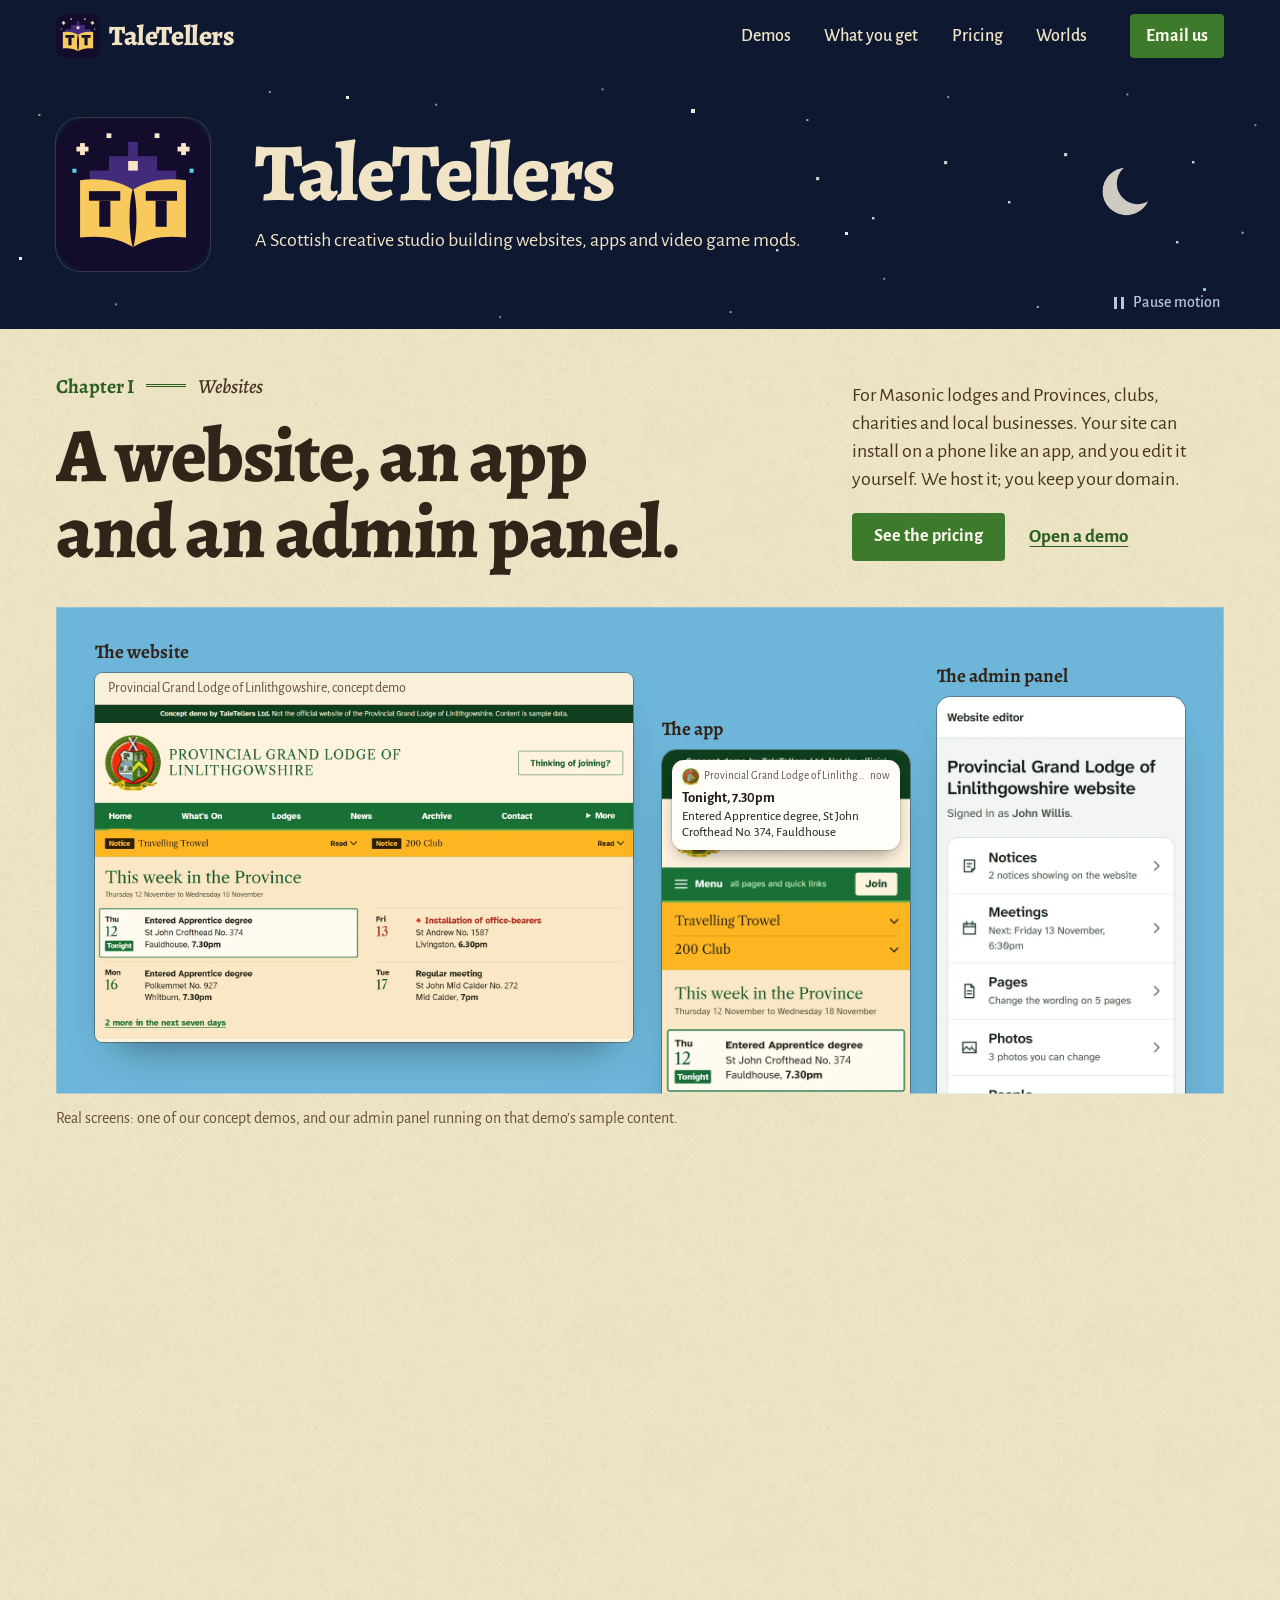
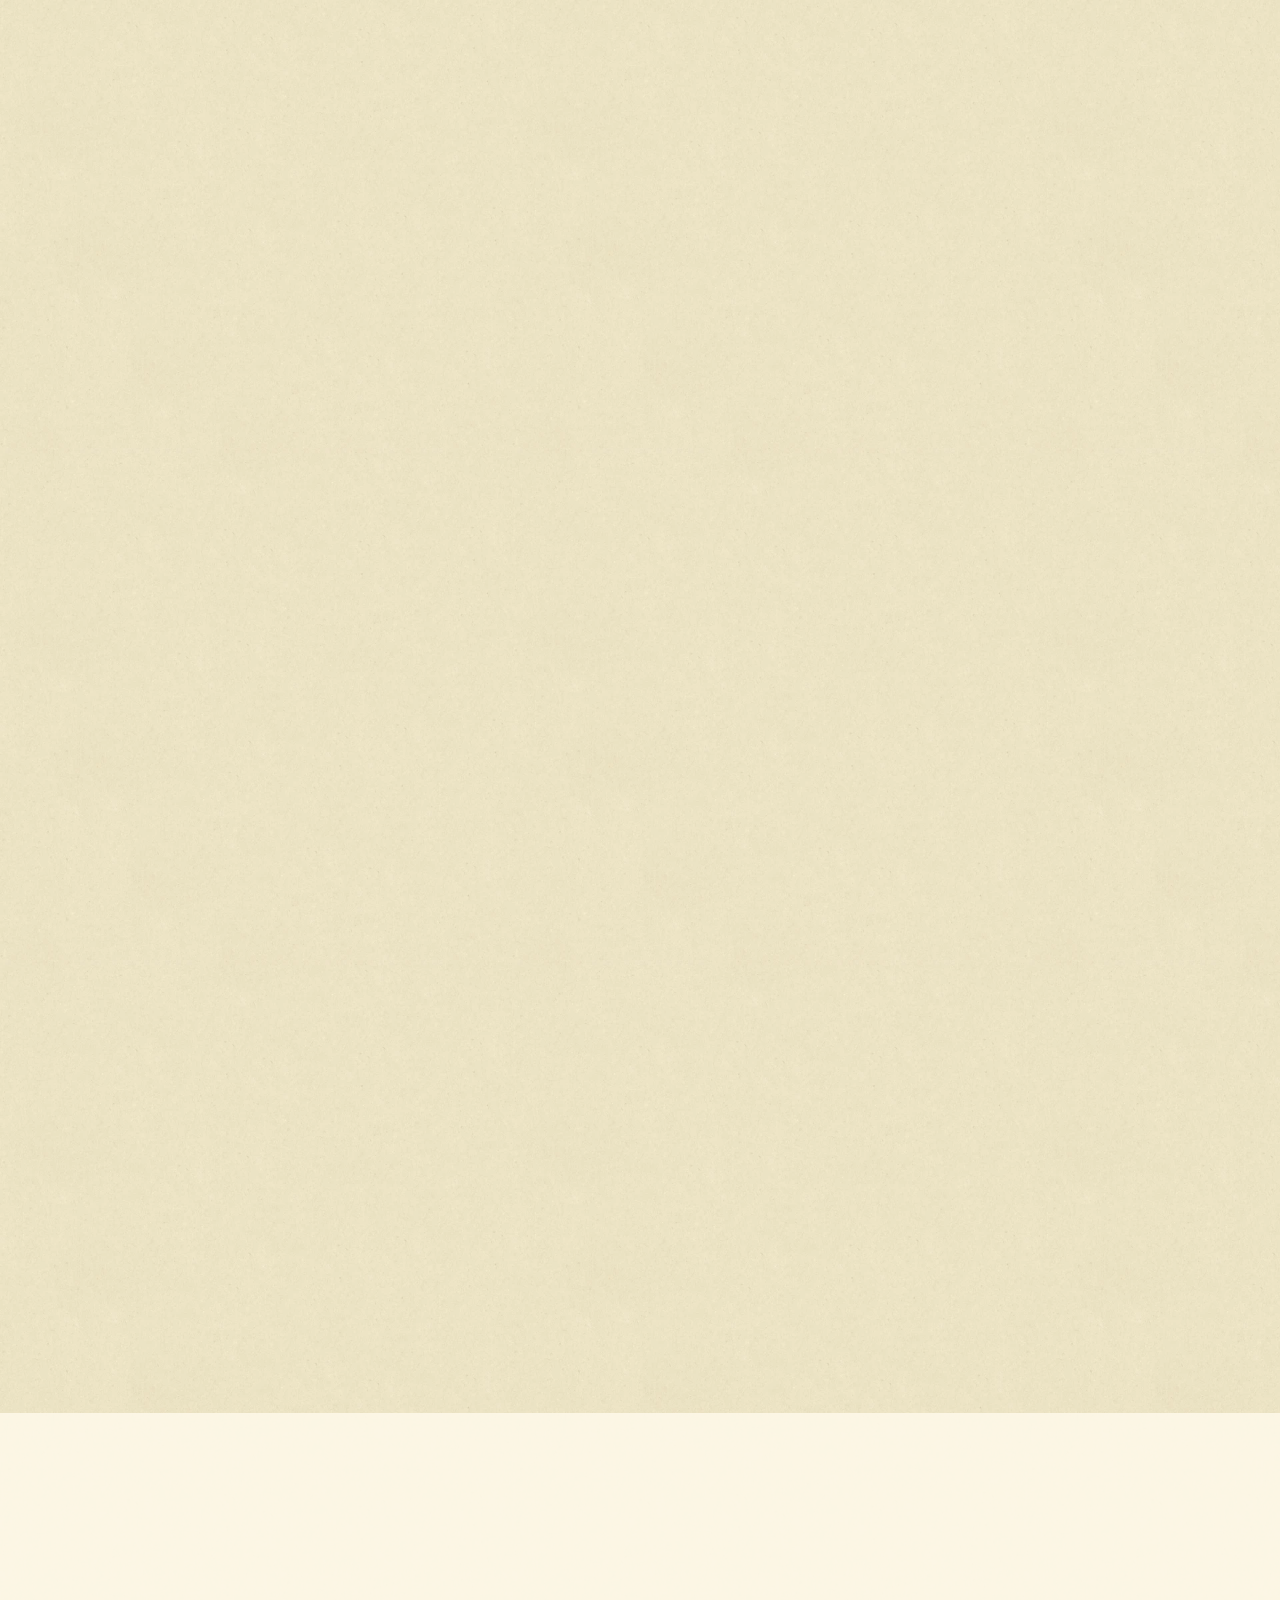
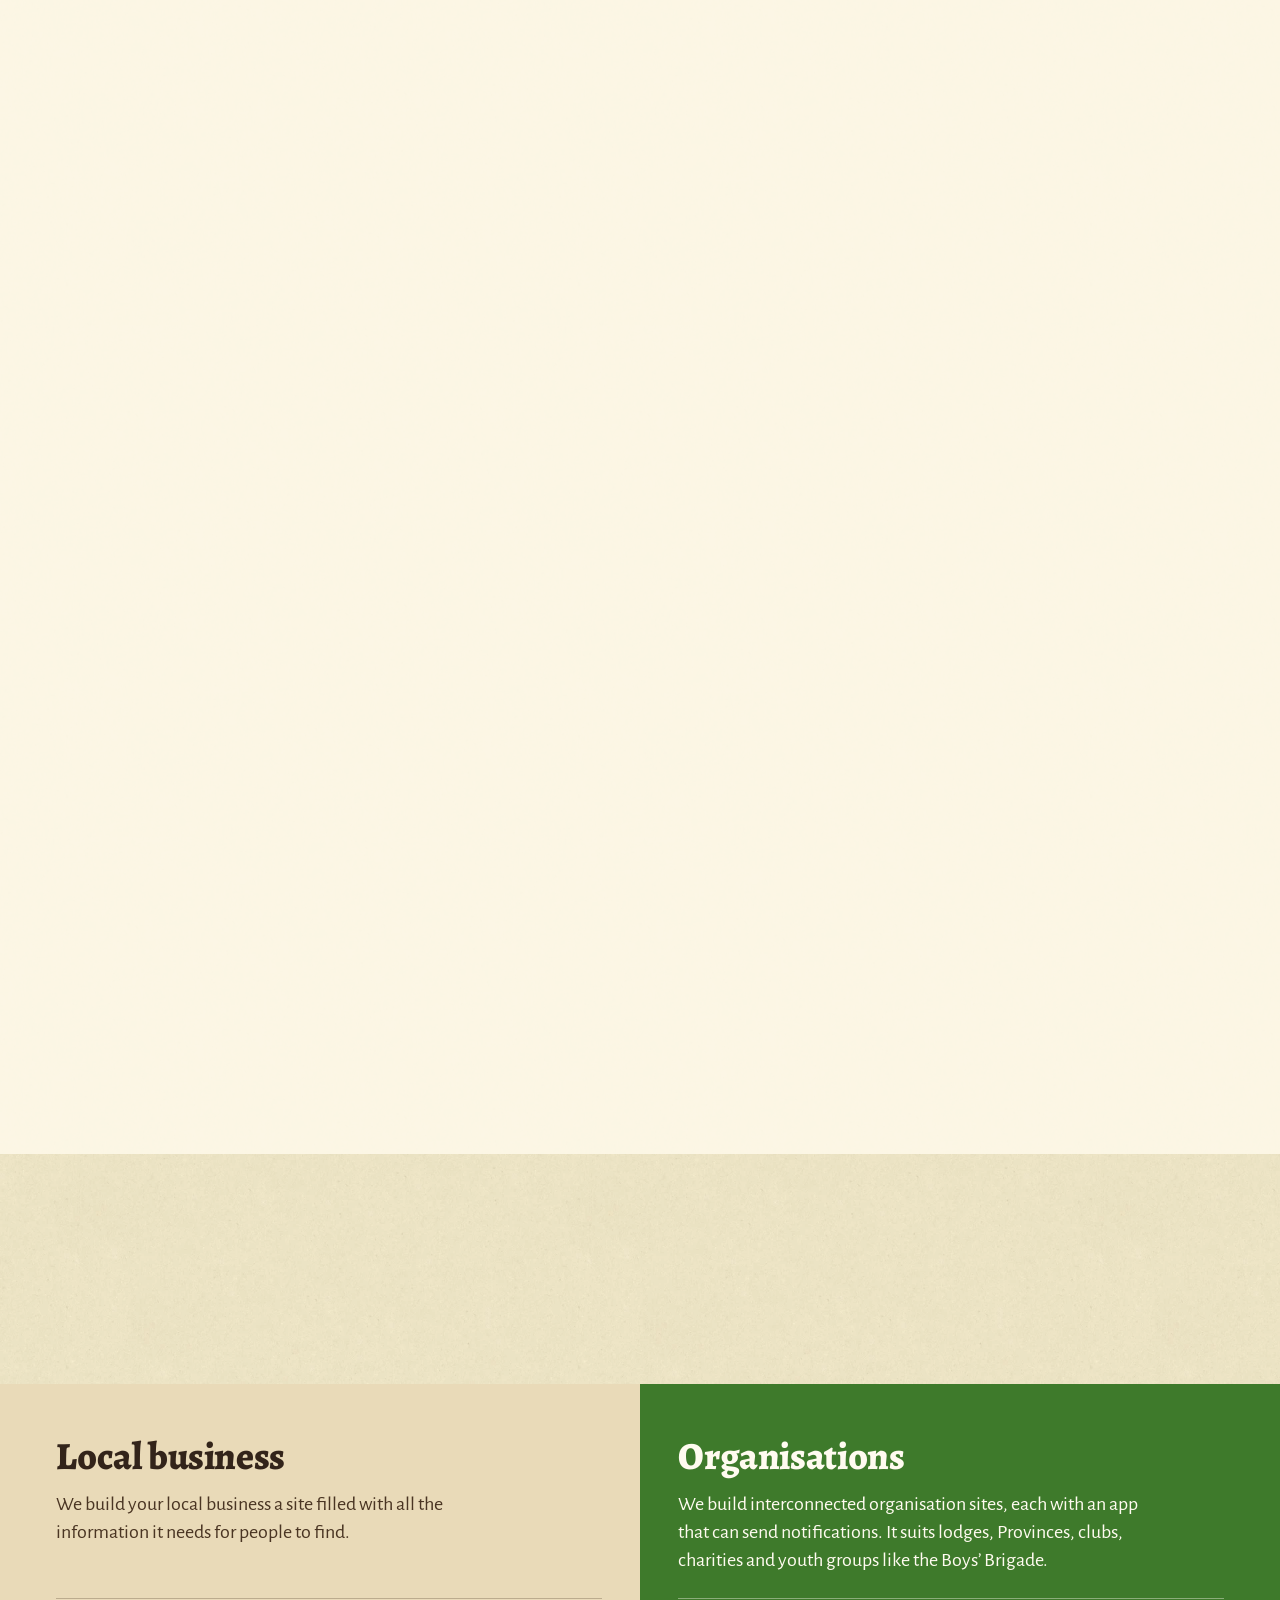
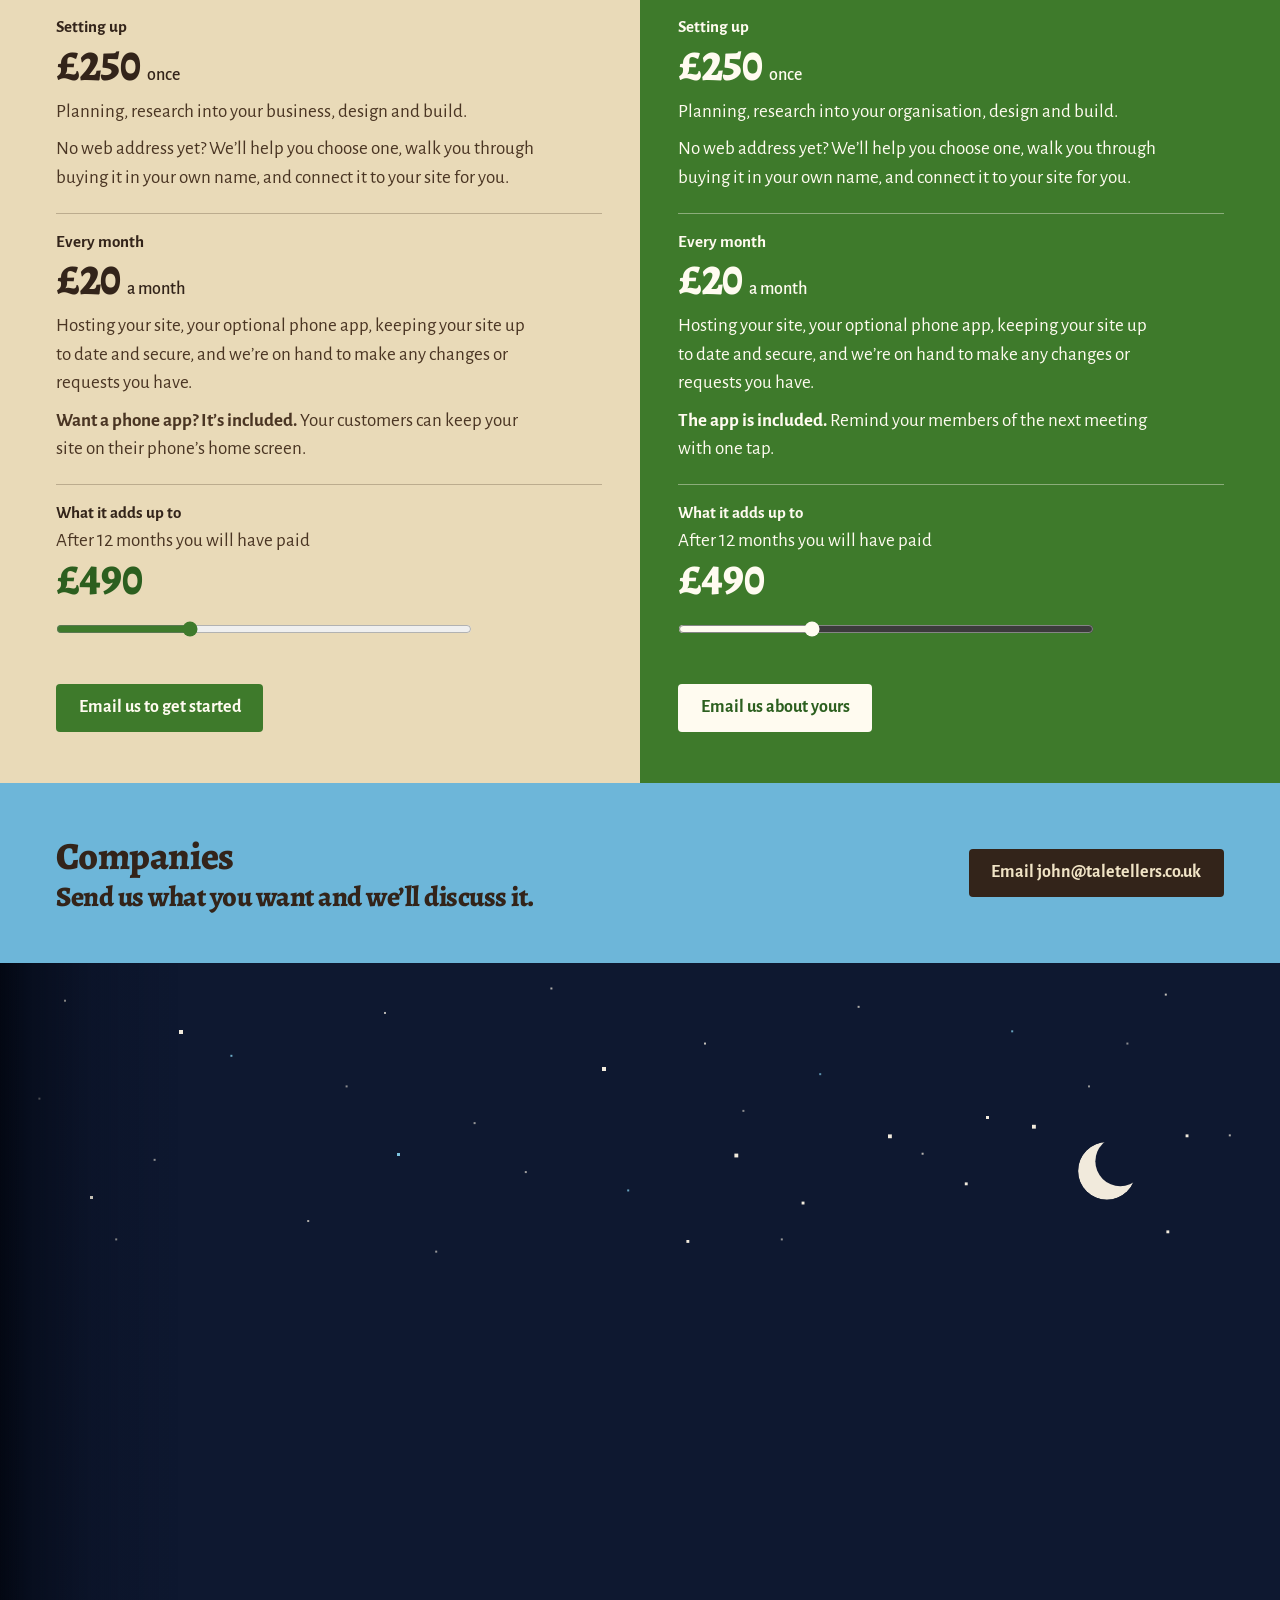
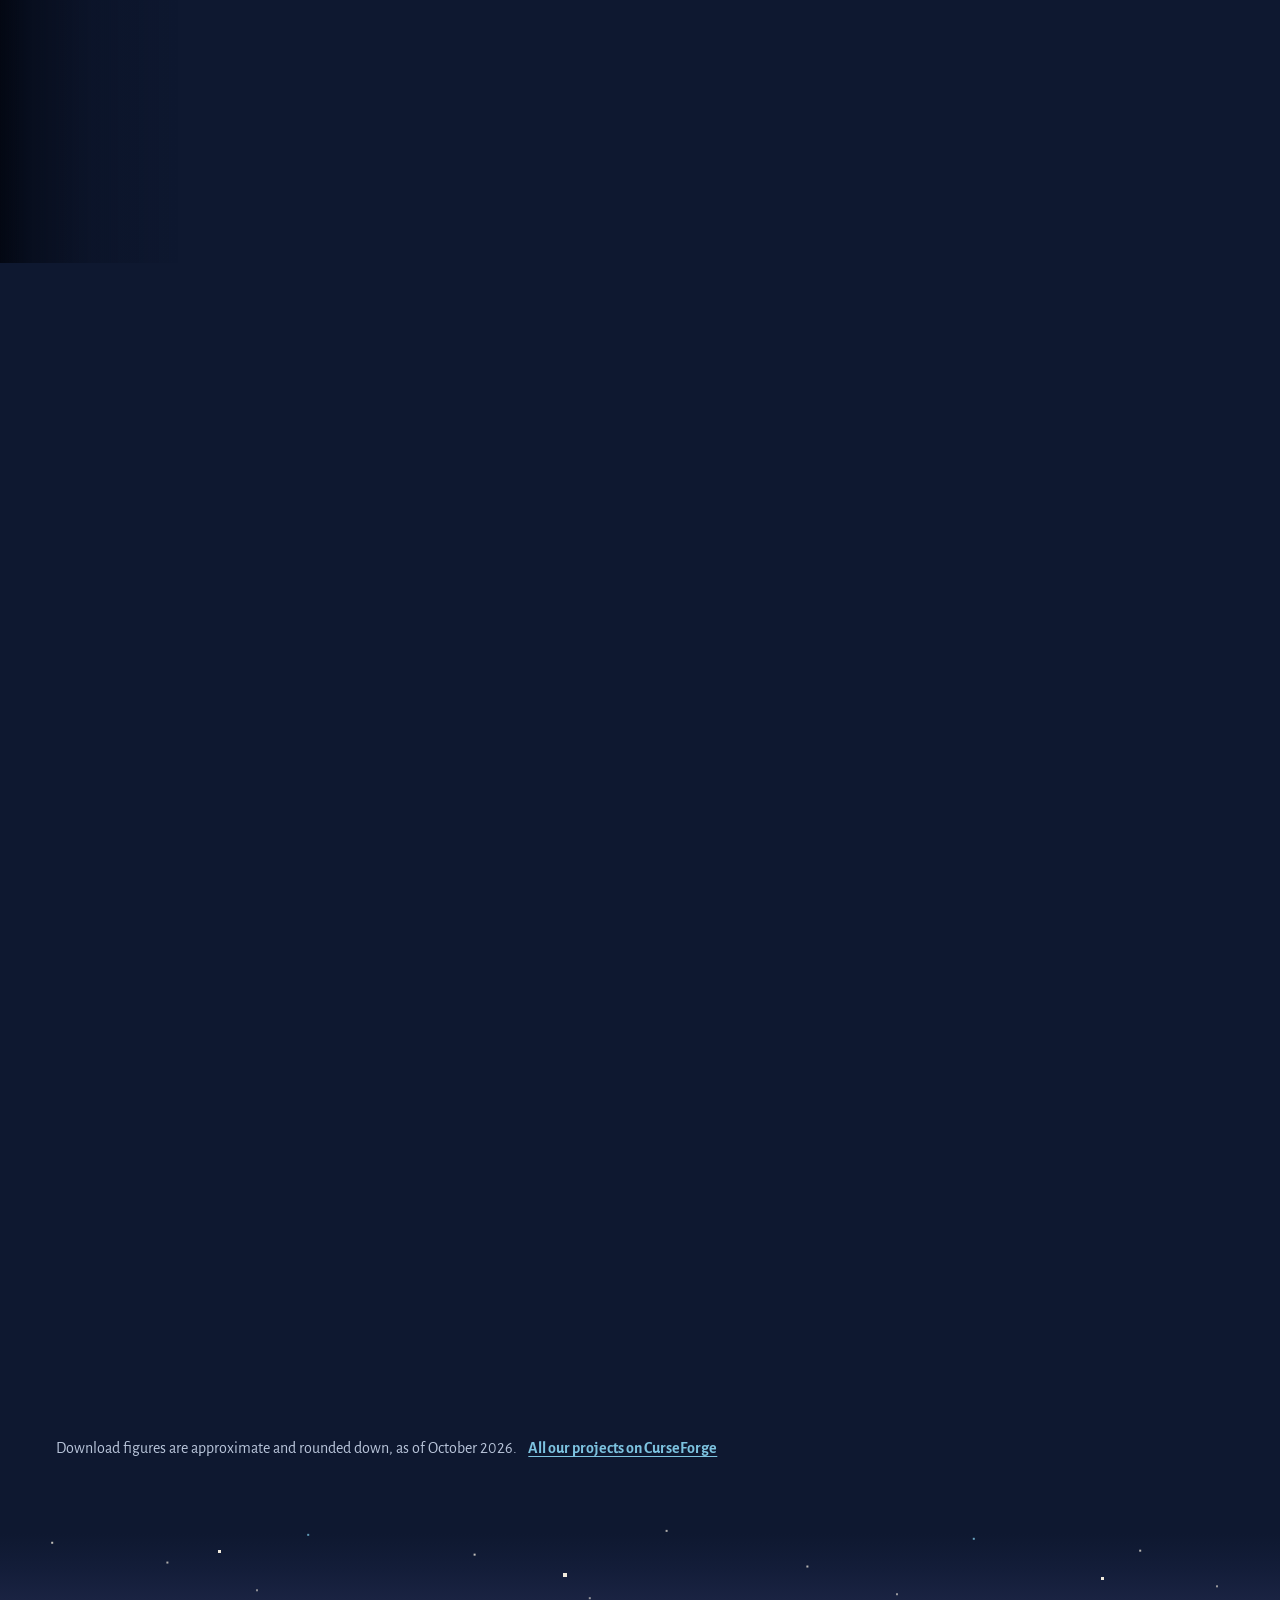
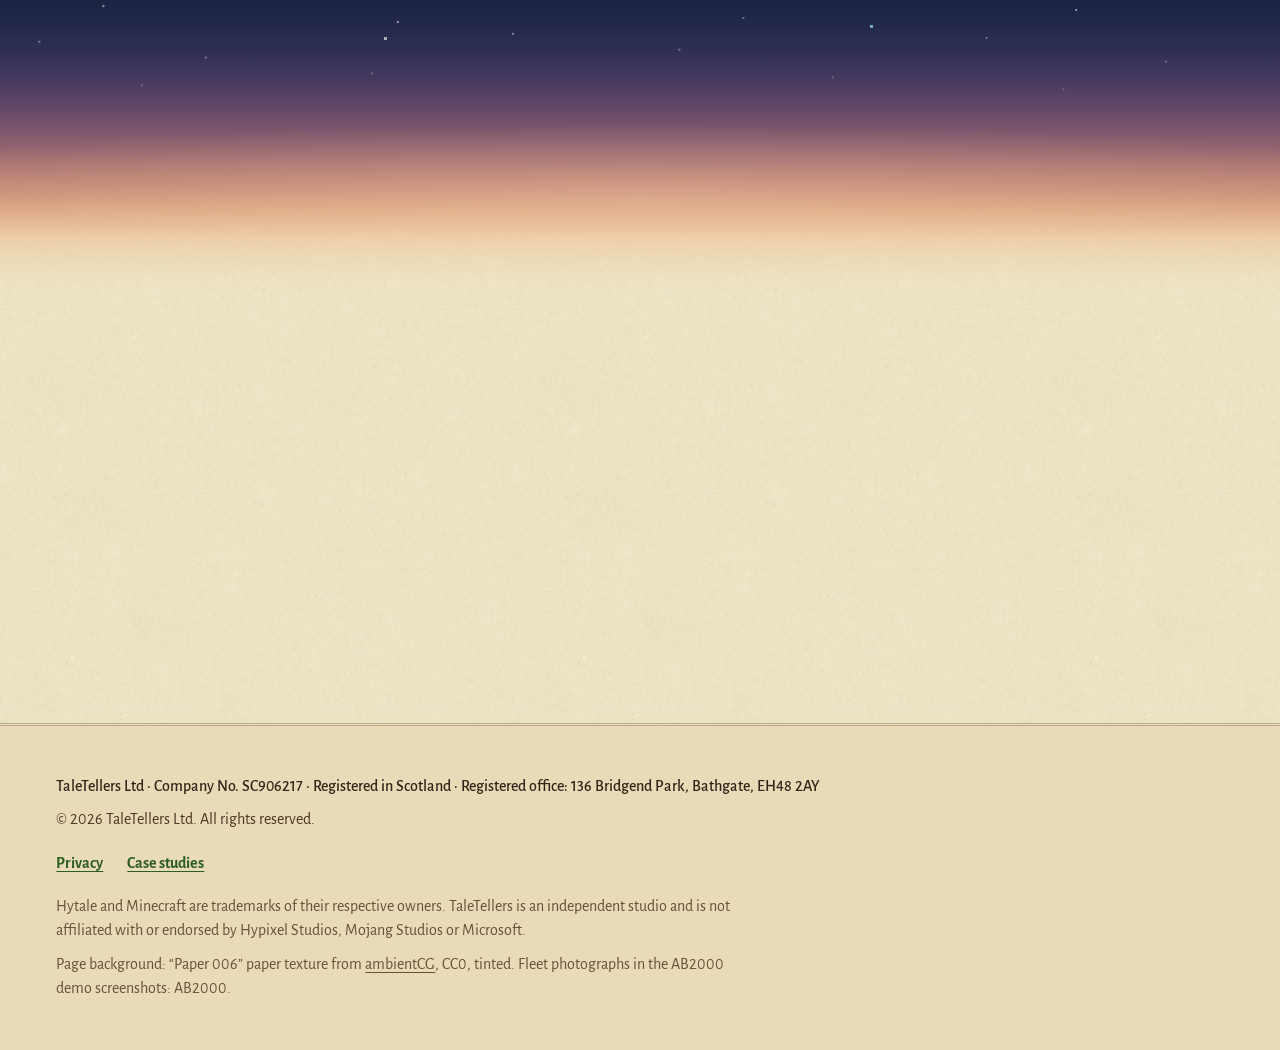
==== commit 0a39b3b7: "Pricing: the Local business card says "your business" John, 13 Nov 11:50. The Organisations card kee" ====
--- a/index.html
+++ b/index.html
@@ -286,7 +286,7 @@
           <div class="tier-row">
             <h4>Setting up</h4>
             <p class="tier-price">£250 <small>once</small></p>
-            <p class="tier-incl">Planning, research into your organisation, design and build.</p>
+            <p class="tier-incl">Planning, research into your business, design and build.</p>
             <p class="tier-incl">No web address yet? We’ll help you choose one, walk you through buying it in your own name, and connect it to your site for you.</p>
           </div>
           <div class="tier-row">
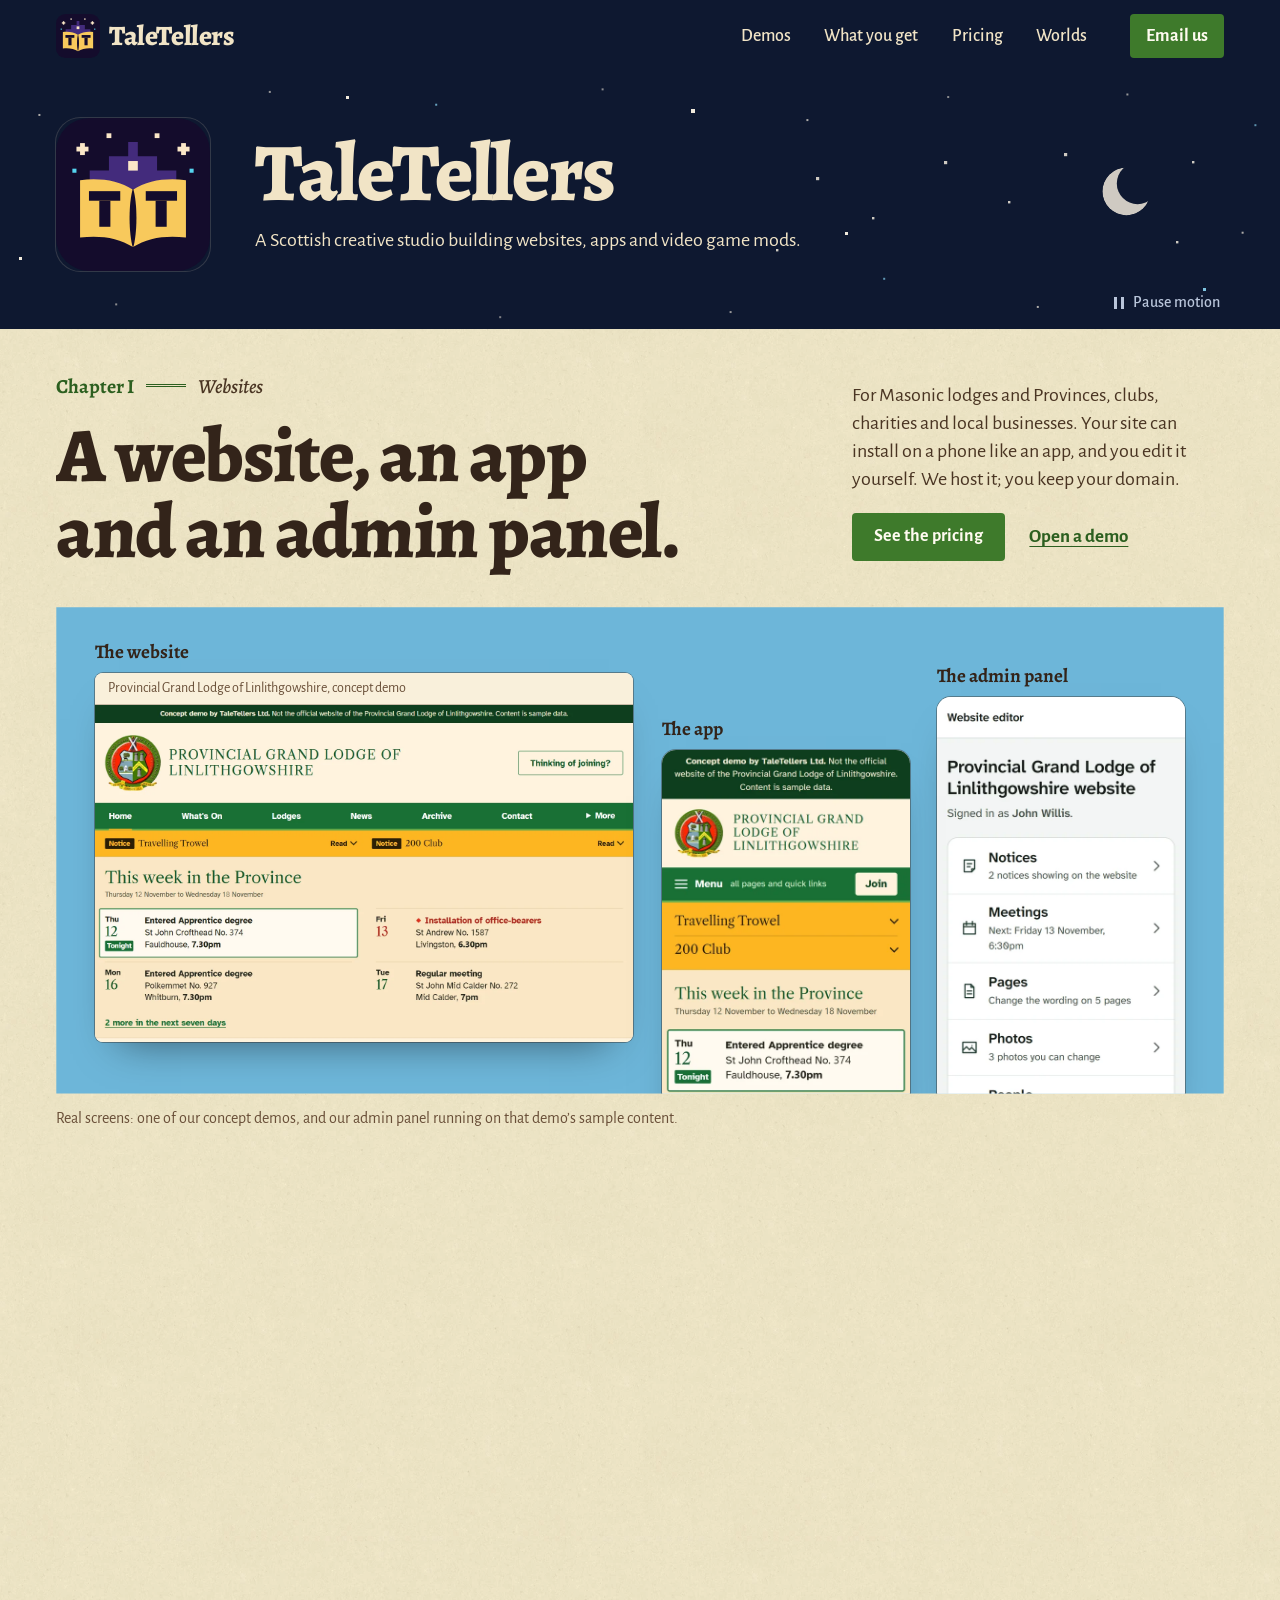
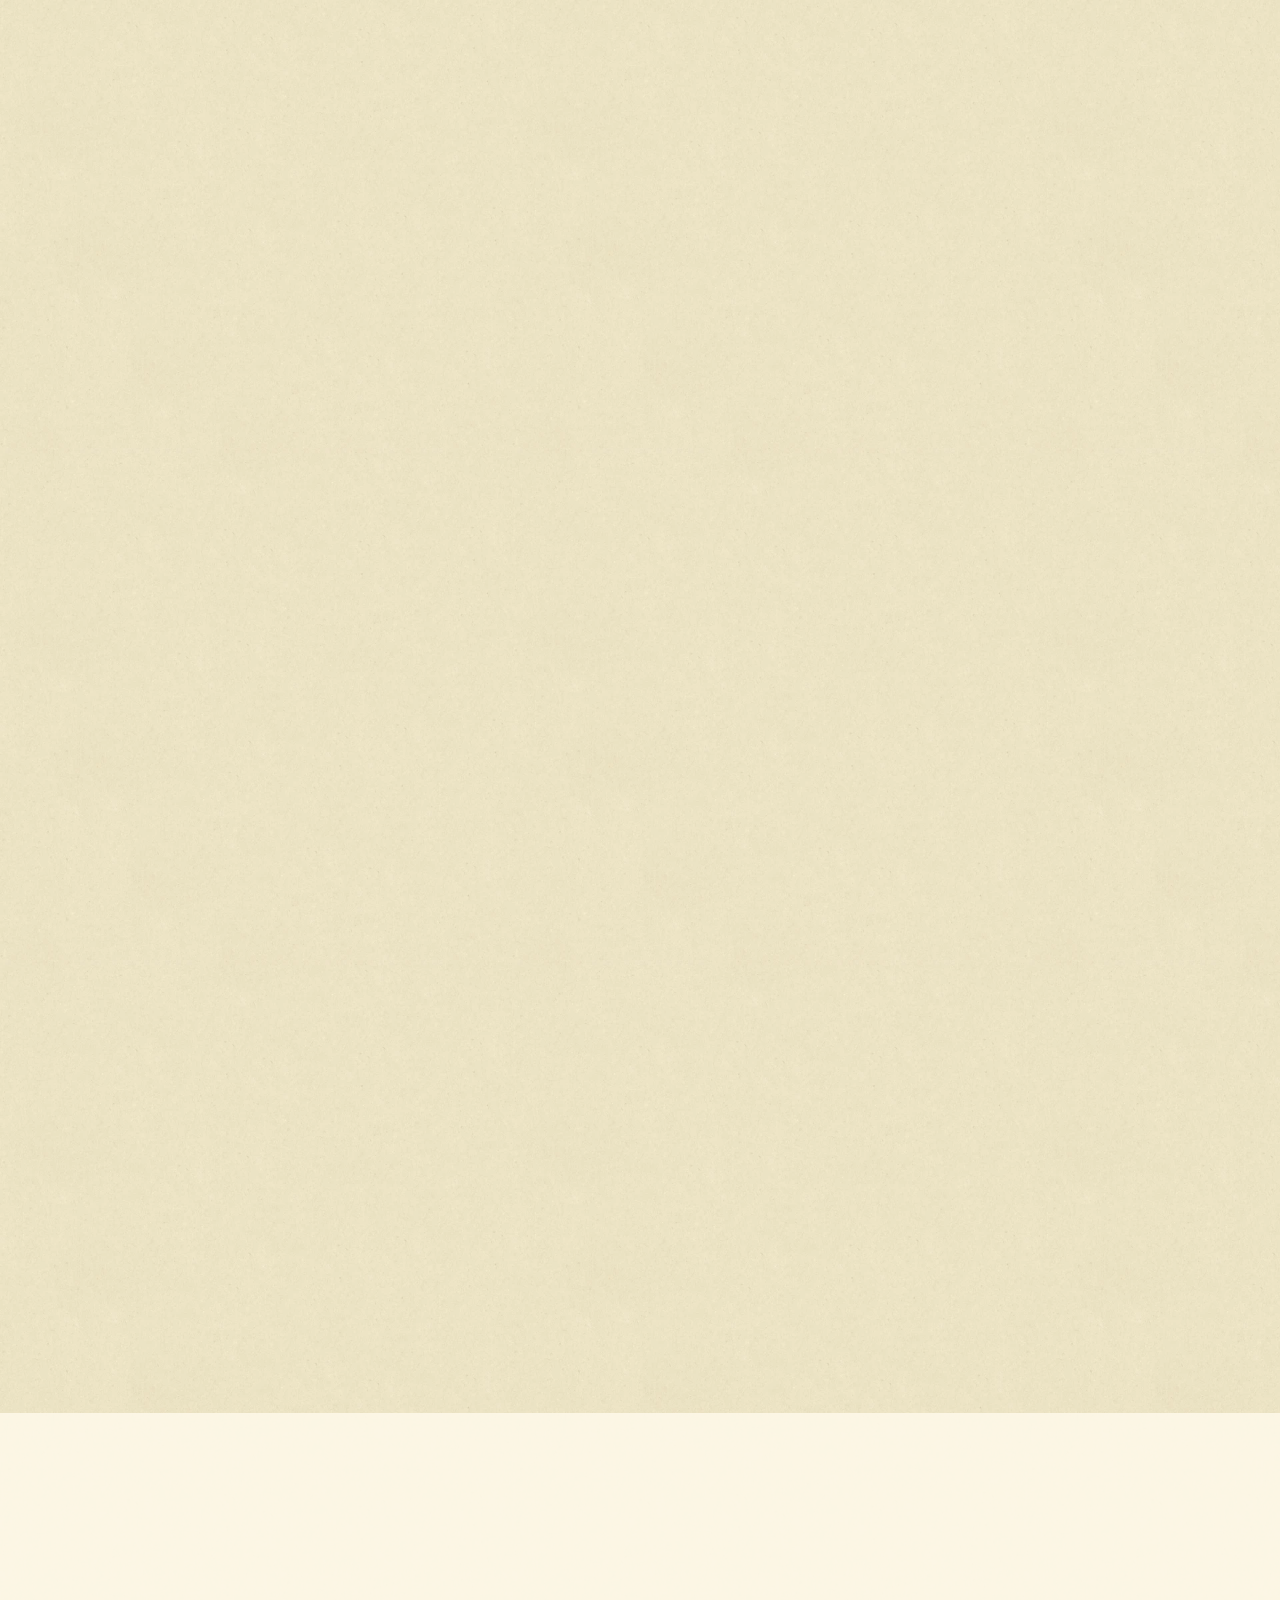
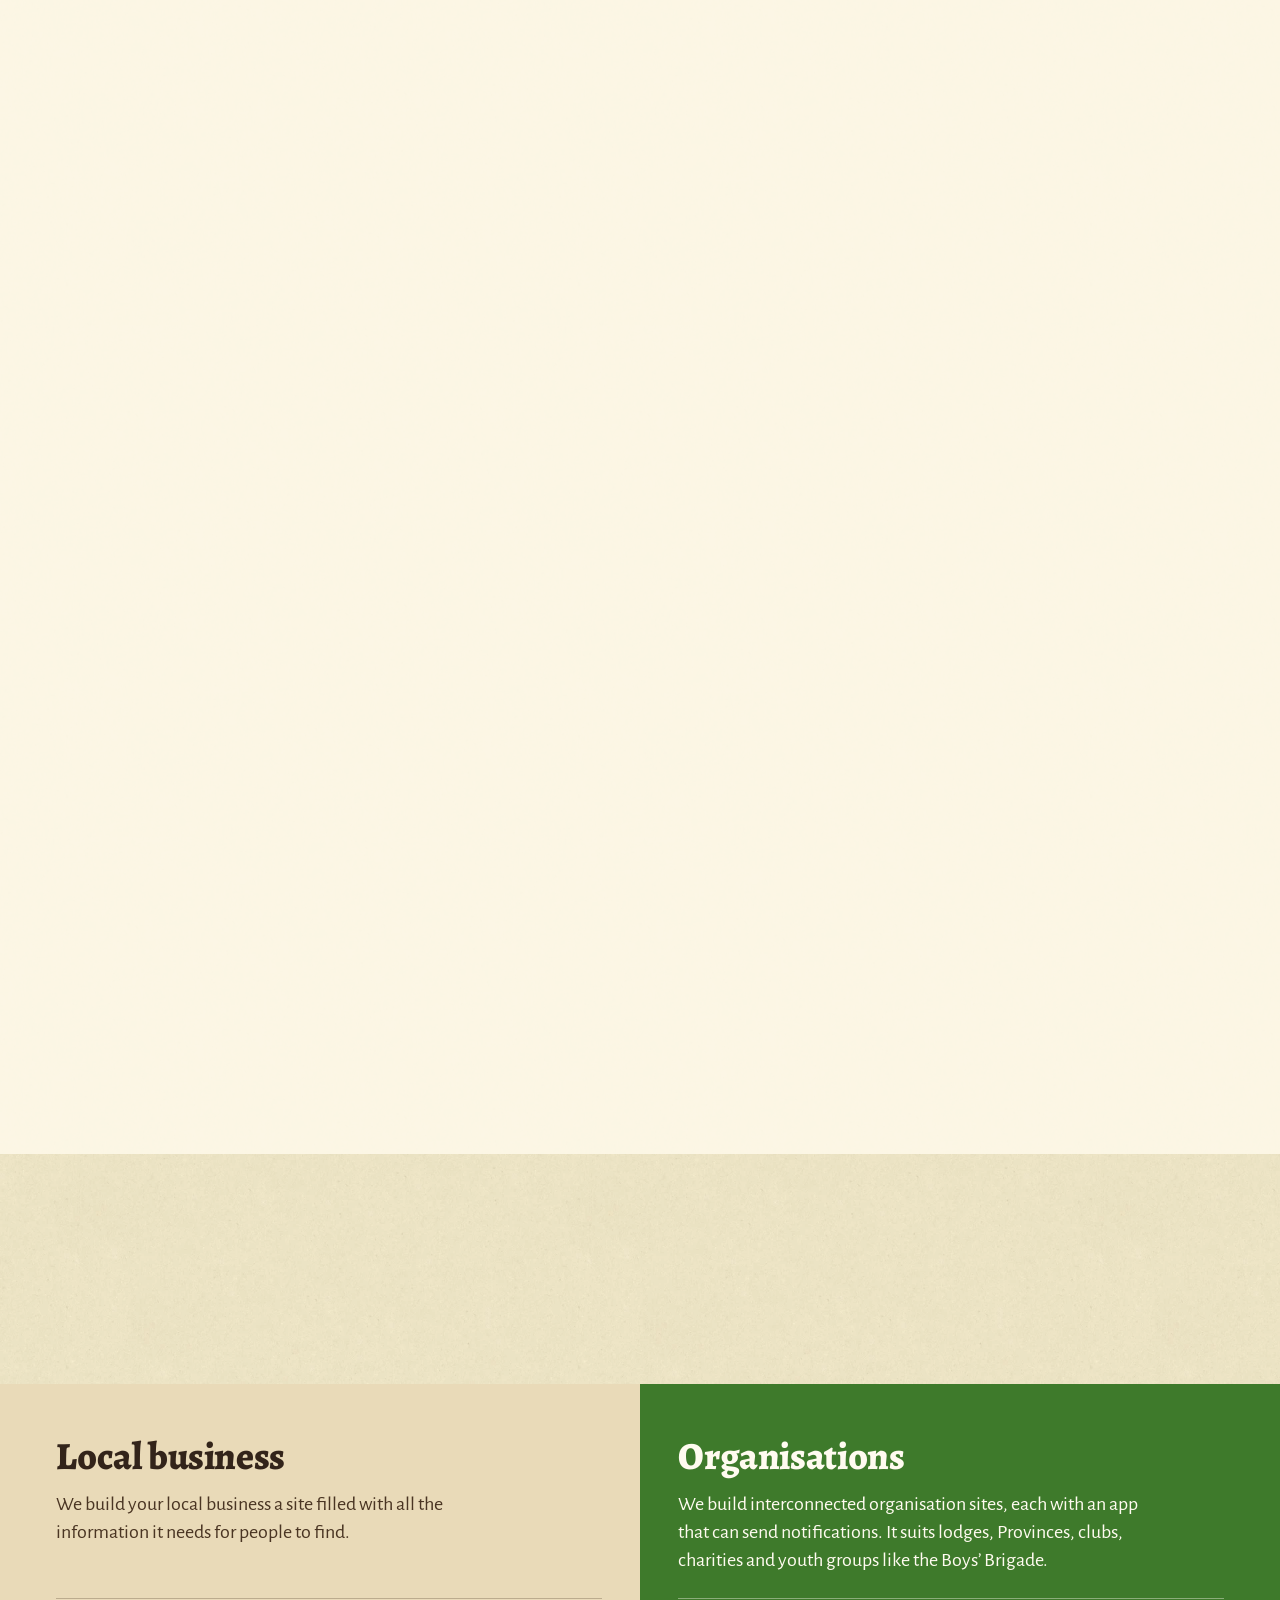
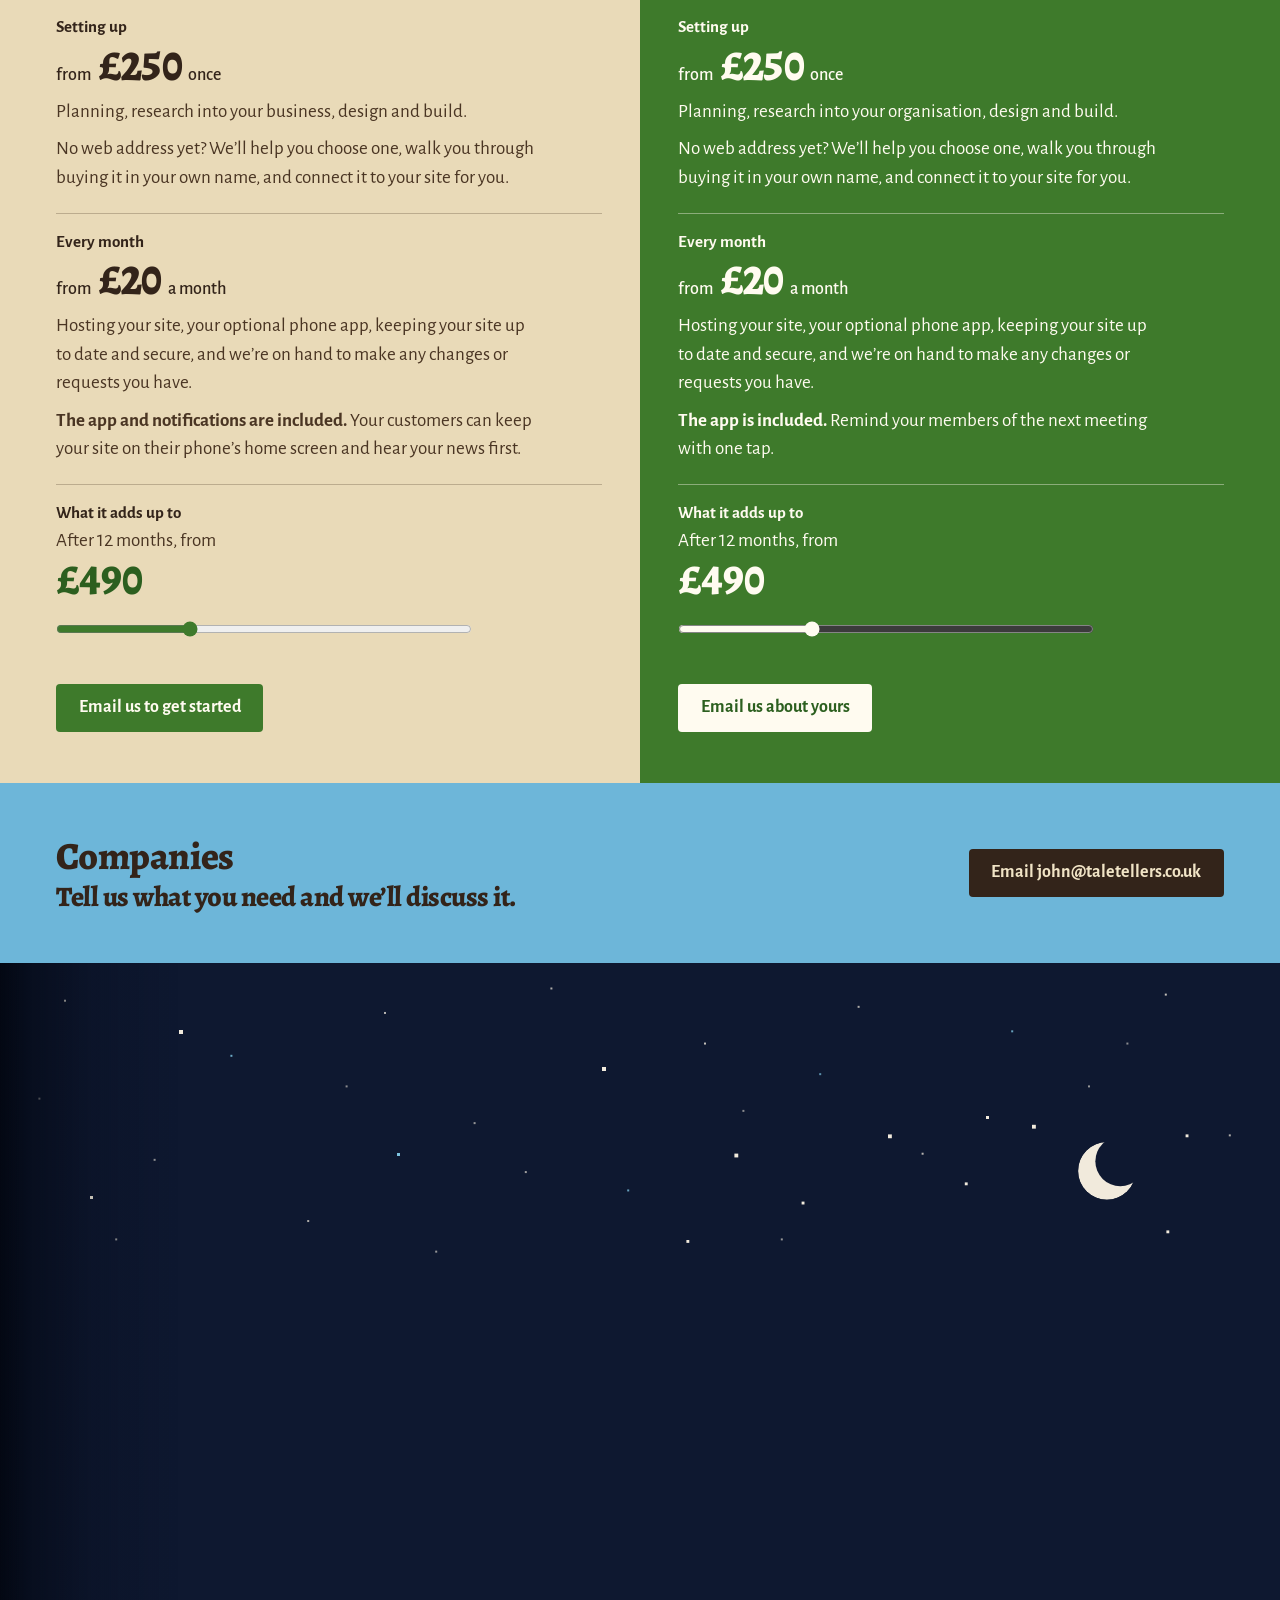
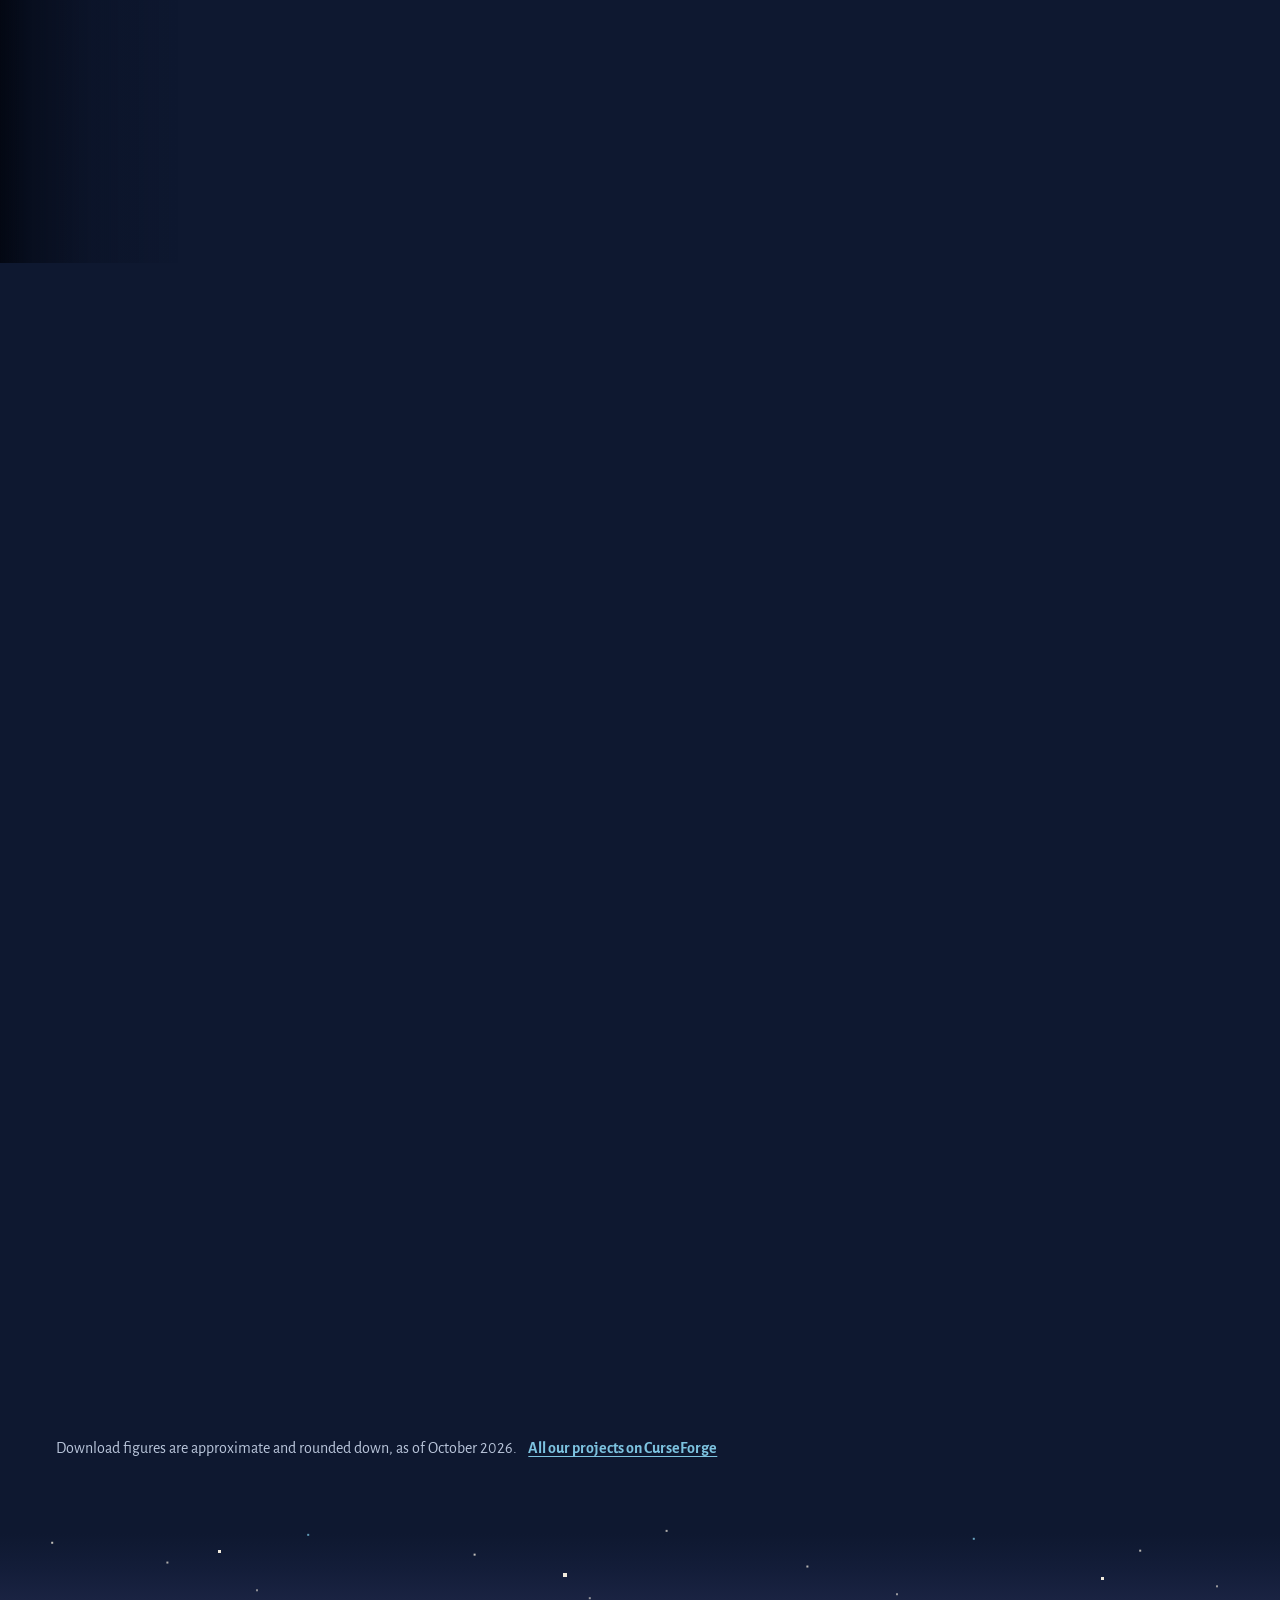
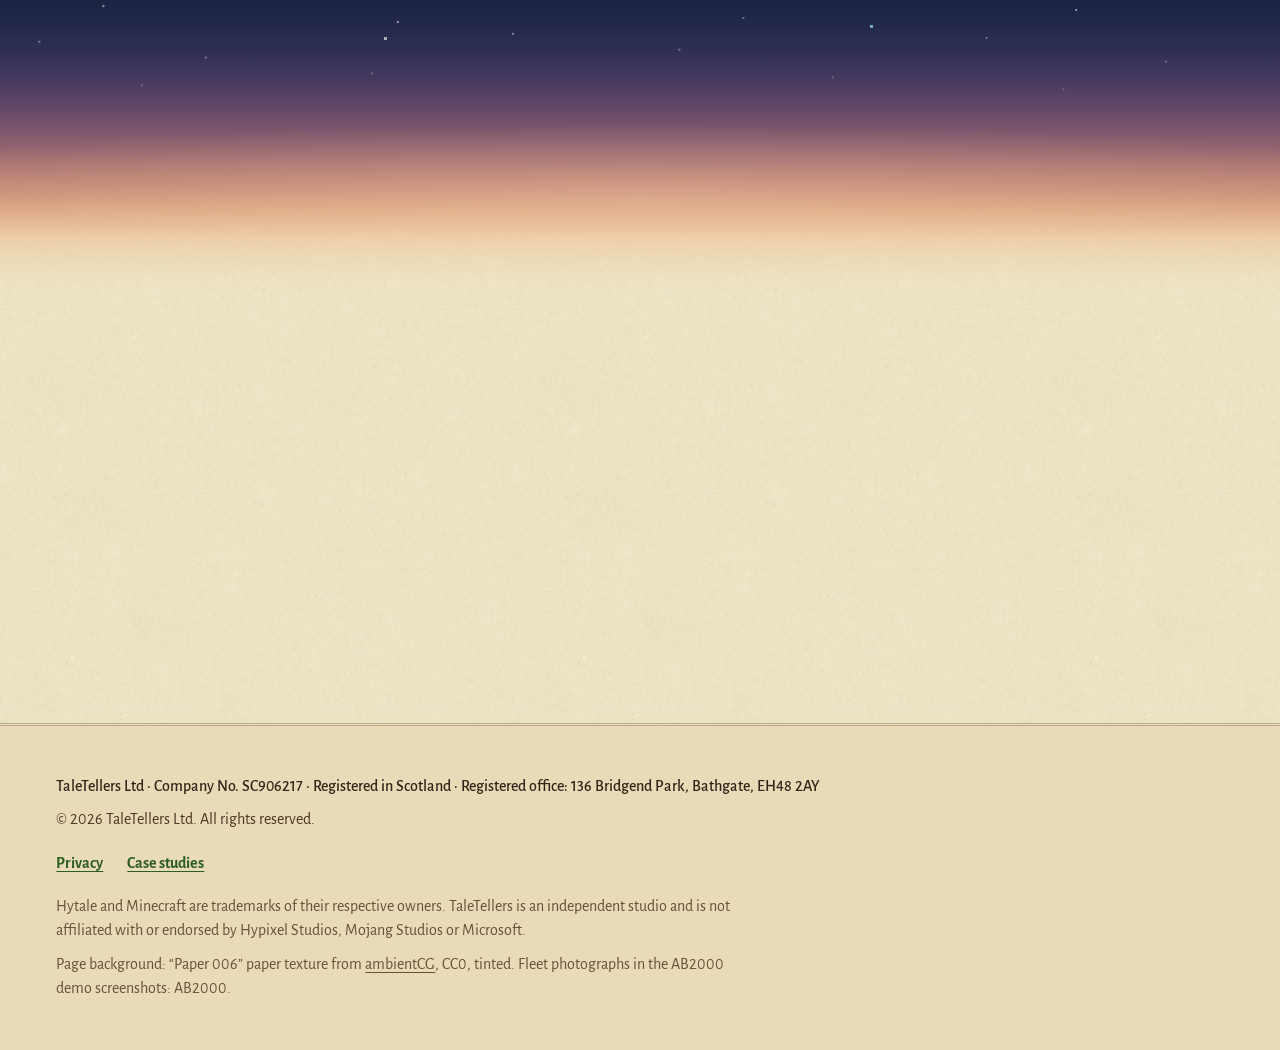
==== commit 22577f40: "Pricing: "from" prices, app and notifications on Local, Companies line John approved publishing at 0" ====
--- a/index.html
+++ b/index.html
@@ -13,8 +13,8 @@
   <link rel="preload" href="fonts/alegreya-latin-wght-normal.woff2" as="font" type="font/woff2" crossorigin>
   <link rel="preload" href="fonts/alegreya-sans-latin-400-normal.woff2" as="font" type="font/woff2" crossorigin>
   <link rel="stylesheet" href="styles.css?v=16">
-  <script src="site.js?v=7"></script>
-  <script src="effects.js?v=3" defer></script>
+  <script src="site.js?v=8"></script>
+  <script src="effects.js?v=4" defer></script>
 
   <meta property="og:type" content="website">
   <meta property="og:site_name" content="TaleTellers">
@@ -285,21 +285,21 @@
           <p class="tier-desc">We build your local business a site filled with all the information it needs for people to find.</p>
           <div class="tier-row">
             <h4>Setting up</h4>
-            <p class="tier-price">£250 <small>once</small></p>
+            <p class="tier-price"><small>from</small> £250 <small>once</small></p>
             <p class="tier-incl">Planning, research into your business, design and build.</p>
             <p class="tier-incl">No web address yet? We’ll help you choose one, walk you through buying it in your own name, and connect it to your site for you.</p>
           </div>
           <div class="tier-row">
             <h4>Every month</h4>
-            <p class="tier-price">£20 <small>a month</small></p>
+            <p class="tier-price"><small>from</small> £20 <small>a month</small></p>
             <p class="tier-incl">Hosting your site, your optional phone app, keeping your site up to date and secure, and we’re on hand to make any changes or requests you have.</p>
-            <p class="tier-incl"><strong>Want a phone app? It’s included.</strong> Your customers can keep your site on their phone’s home screen.</p>
+            <p class="tier-incl"><strong>The app and notifications are included.</strong> Your customers can keep your site on their phone’s home screen and hear your news first.</p>
           </div>
           <div class="tier-row sum">
             <h4>What it adds up to</h4>
-            <p class="sum-static">Twelve months comes to <strong>£490</strong>: the £250 set-up plus twelve monthly payments of £20.</p>
+            <p class="sum-static">Twelve months comes to <strong>£490</strong> at the starting prices: the £250 set-up plus twelve monthly payments of £20.</p>
             <div class="sum-live" data-setup="25000" data-monthly="2000" hidden>
-              <p class="sum-line"><label for="months">After <span class="sum-months">12 months</span> you will have paid</label></p>
+              <p class="sum-line"><label for="months">After <span class="sum-months">12 months</span>, from</label></p>
               <output class="sum-total" for="months">£490</output>
               <input id="months" type="range" min="1" max="36" step="1" value="12">
             </div>
@@ -312,21 +312,21 @@
           <p class="tier-desc">We build interconnected organisation sites, each with an app that can send notifications. It suits lodges, Provinces, clubs, charities and youth groups like the Boys’ Brigade.</p>
           <div class="tier-row">
             <h4>Setting up</h4>
-            <p class="tier-price">£250 <small>once</small></p>
+            <p class="tier-price"><small>from</small> £250 <small>once</small></p>
             <p class="tier-incl">Planning, research into your organisation, design and build.</p>
             <p class="tier-incl">No web address yet? We’ll help you choose one, walk you through buying it in your own name, and connect it to your site for you.</p>
           </div>
           <div class="tier-row">
             <h4>Every month</h4>
-            <p class="tier-price">£20 <small>a month</small></p>
+            <p class="tier-price"><small>from</small> £20 <small>a month</small></p>
             <p class="tier-incl">Hosting your site, your optional phone app, keeping your site up to date and secure, and we’re on hand to make any changes or requests you have.</p>
             <p class="tier-incl"><strong>The app is included.</strong> Remind your members of the next meeting with one tap.</p>
           </div>
           <div class="tier-row sum">
             <h4>What it adds up to</h4>
-            <p class="sum-static">After 12 months you will have paid <strong>£490</strong>: the £250 set-up and twelve months at £20.</p>
+            <p class="sum-static">After 12 months you will have paid from <strong>£490</strong>: the £250 set-up and twelve months at £20.</p>
             <div class="sum-live" data-setup="25000" data-monthly="2000" hidden>
-              <p class="sum-line"><label for="months-org">After <span class="sum-months">12 months</span> you will have paid</label></p>
+              <p class="sum-line"><label for="months-org">After <span class="sum-months">12 months</span>, from</label></p>
               <output class="sum-total" for="months-org">£490</output>
               <input id="months-org" type="range" min="1" max="36" step="1" value="12">
             </div>
@@ -337,7 +337,7 @@
         <article class="tier tier-co" aria-labelledby="tier-co">
           <div>
             <h3 id="tier-co">Companies</h3>
-            <p class="tier-statement">Send us what you want and we’ll discuss it.</p>
+            <p class="tier-statement">Tell us what you need and we’ll discuss it.</p>
           </div>
           <p class="tier-cta"><a class="btn btn-ink" href="mailto:john@taletellers.co.uk?subject=A%20website%20for%20our%20company">Email john@taletellers.co.uk</a></p>
         </article>
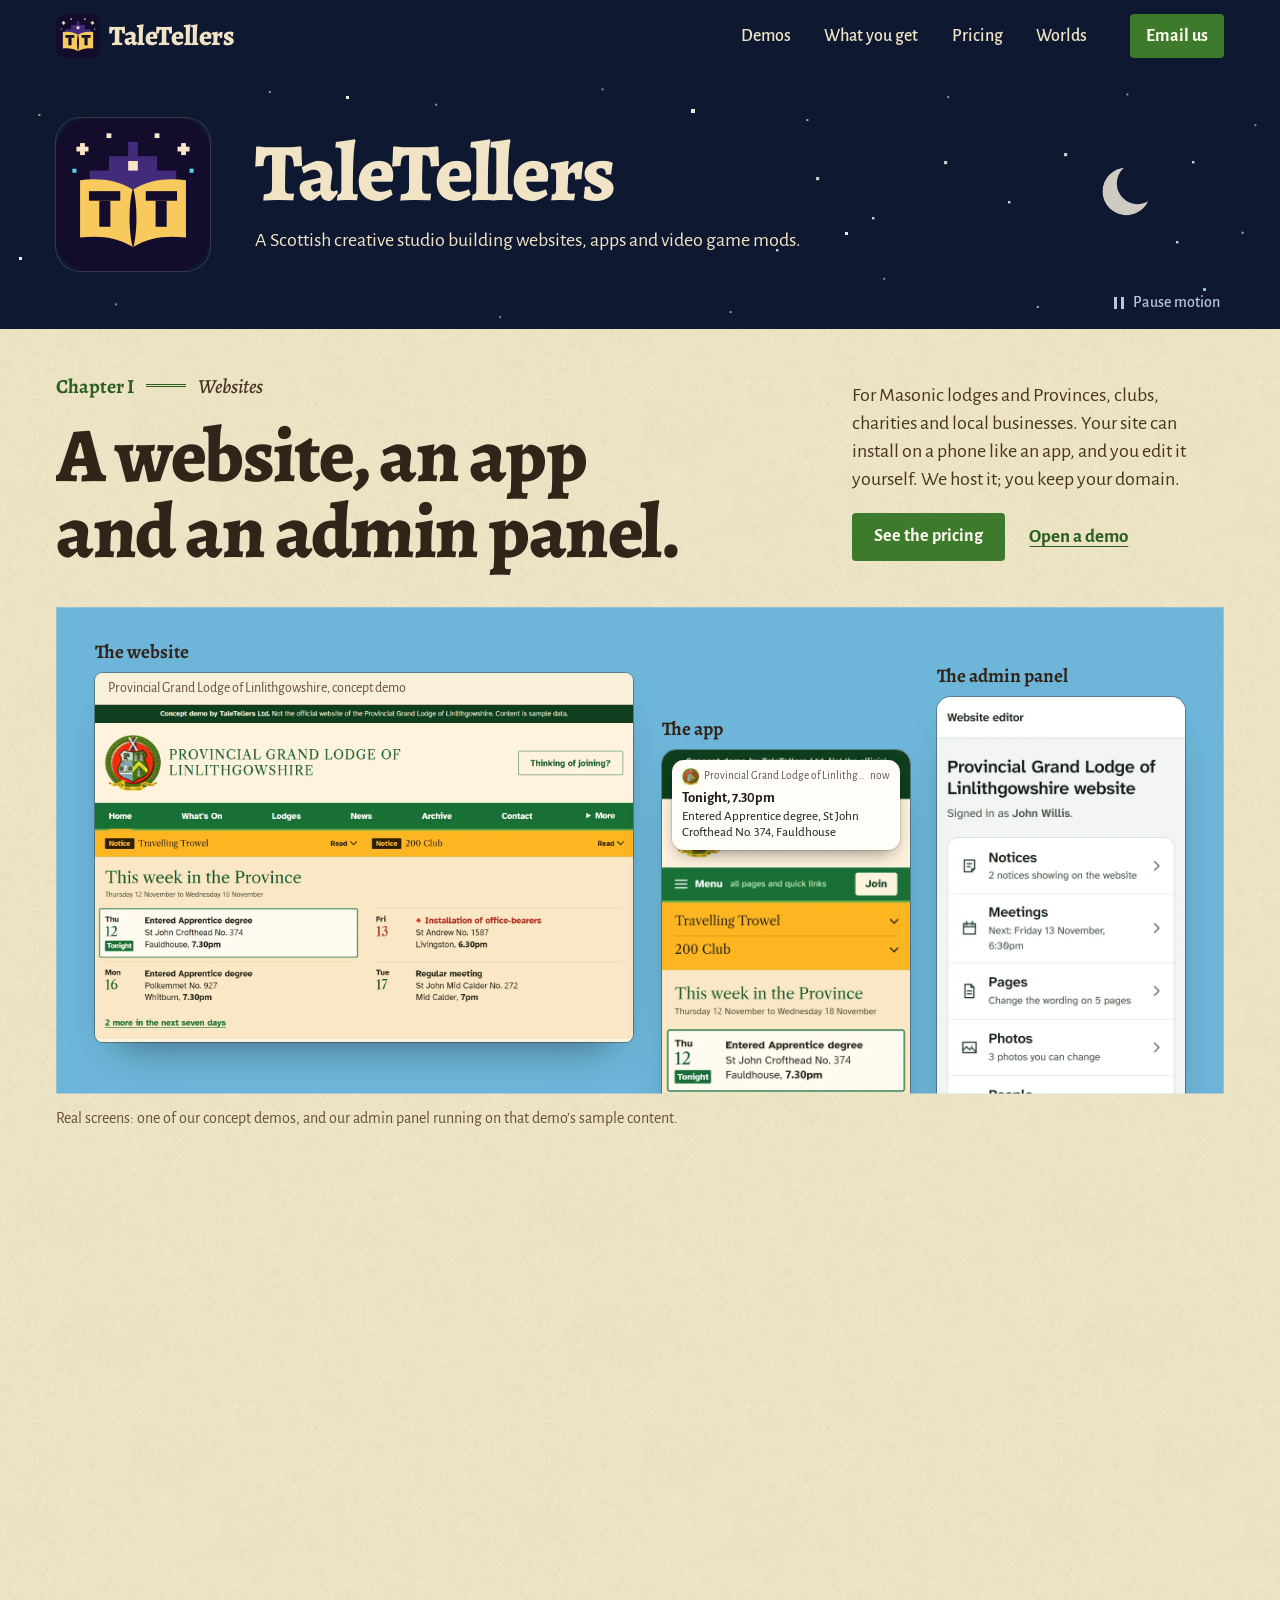
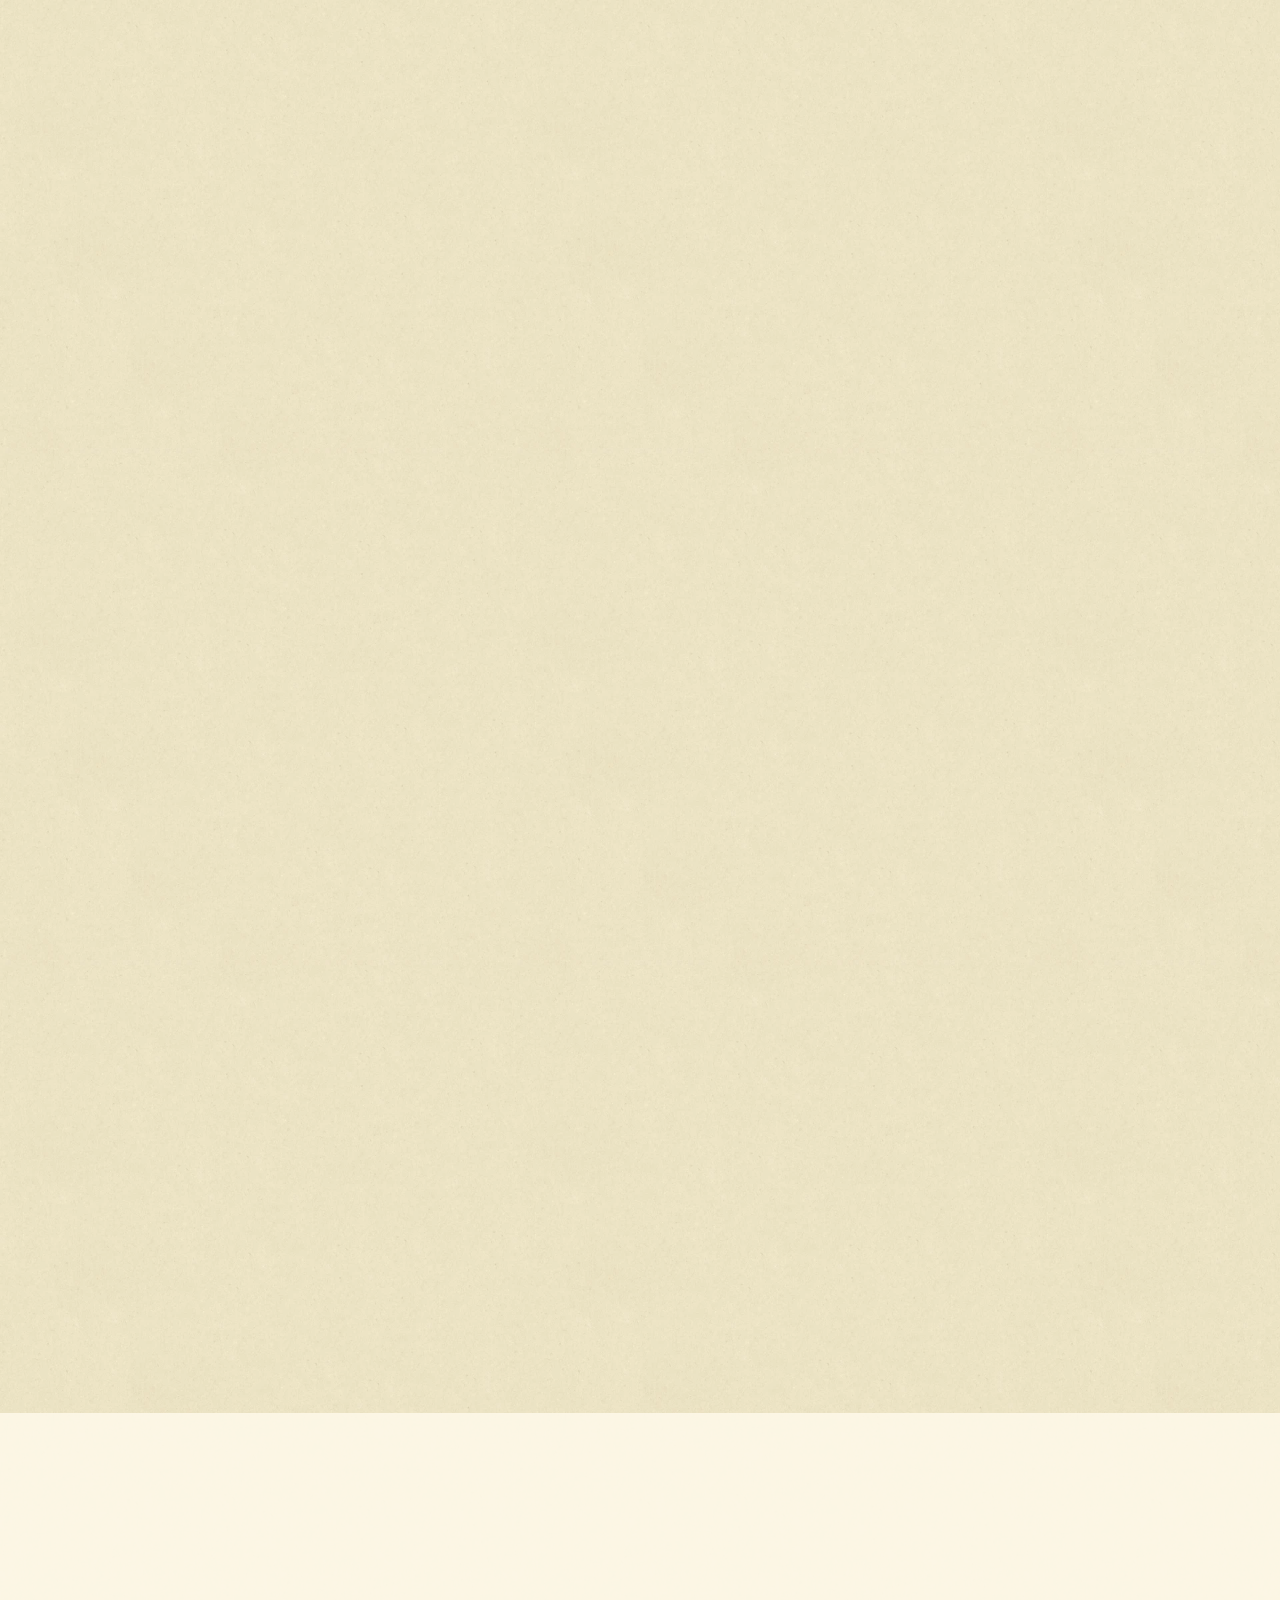
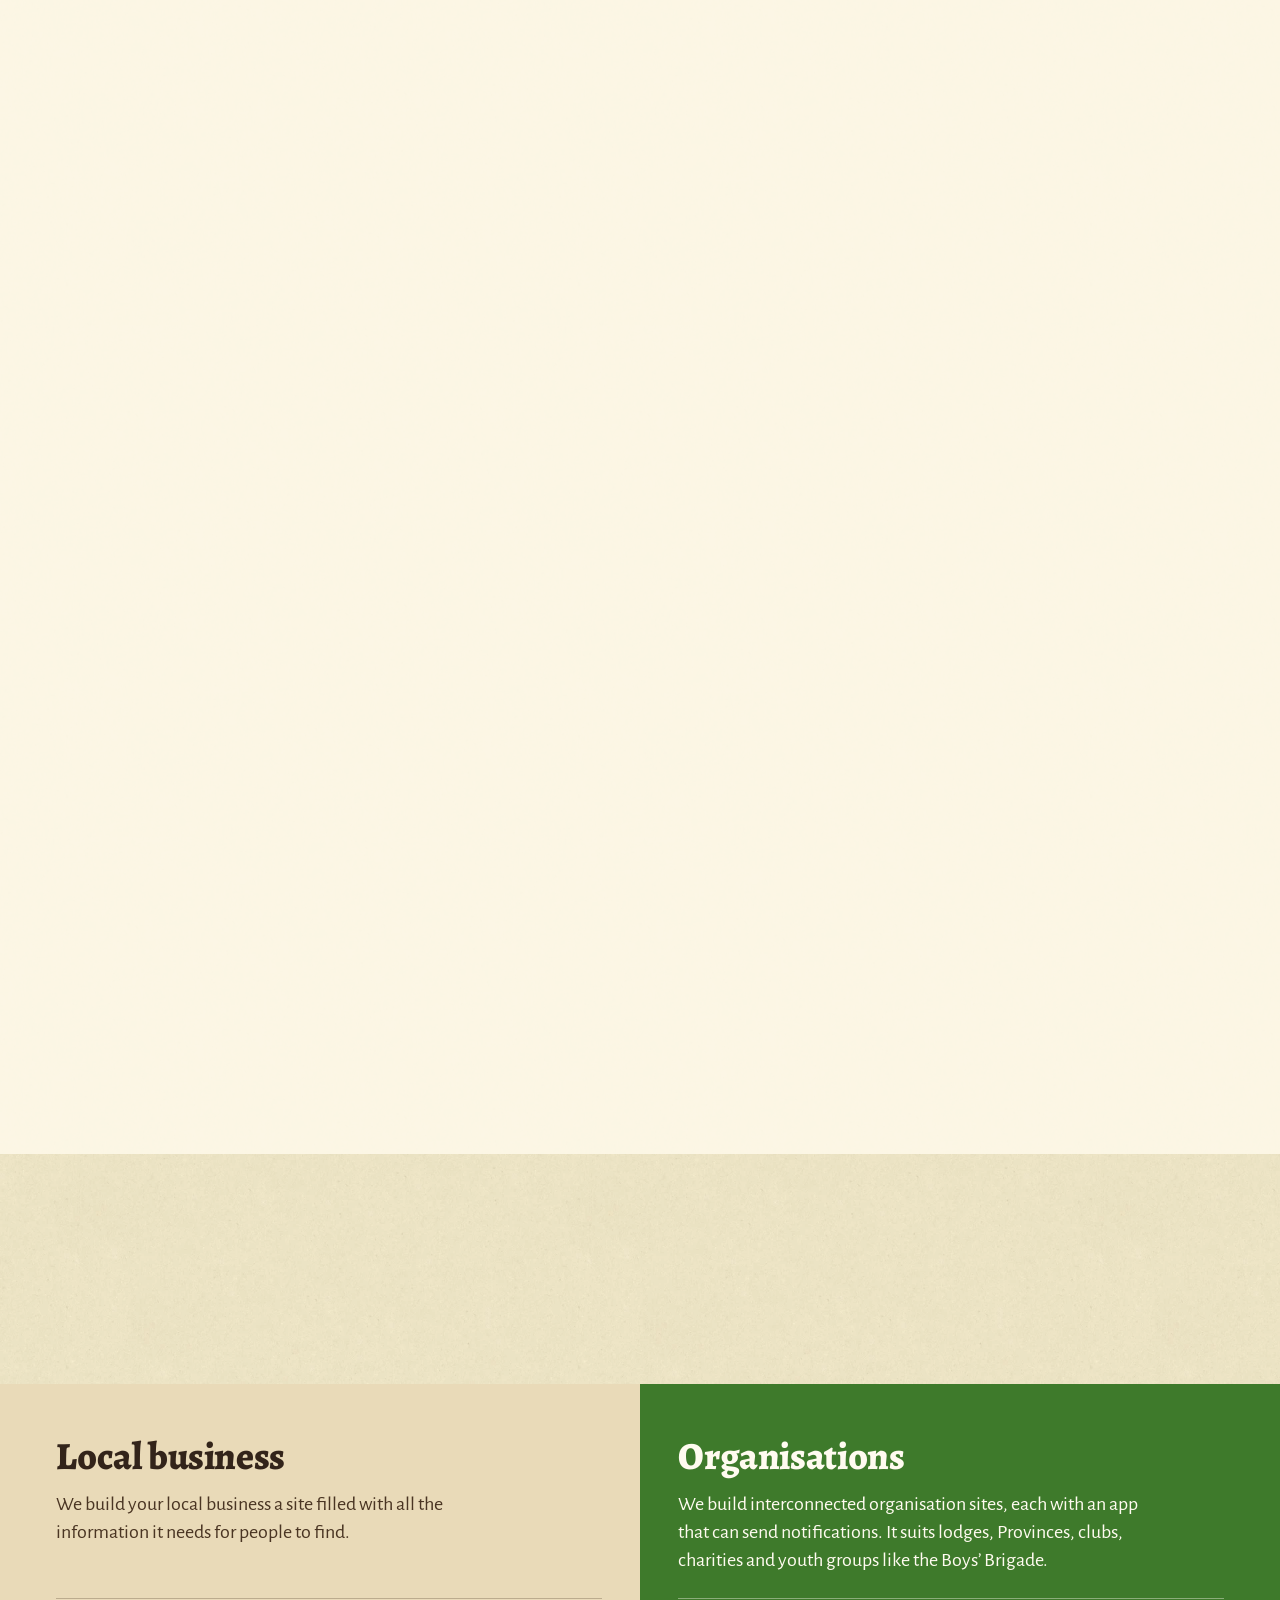
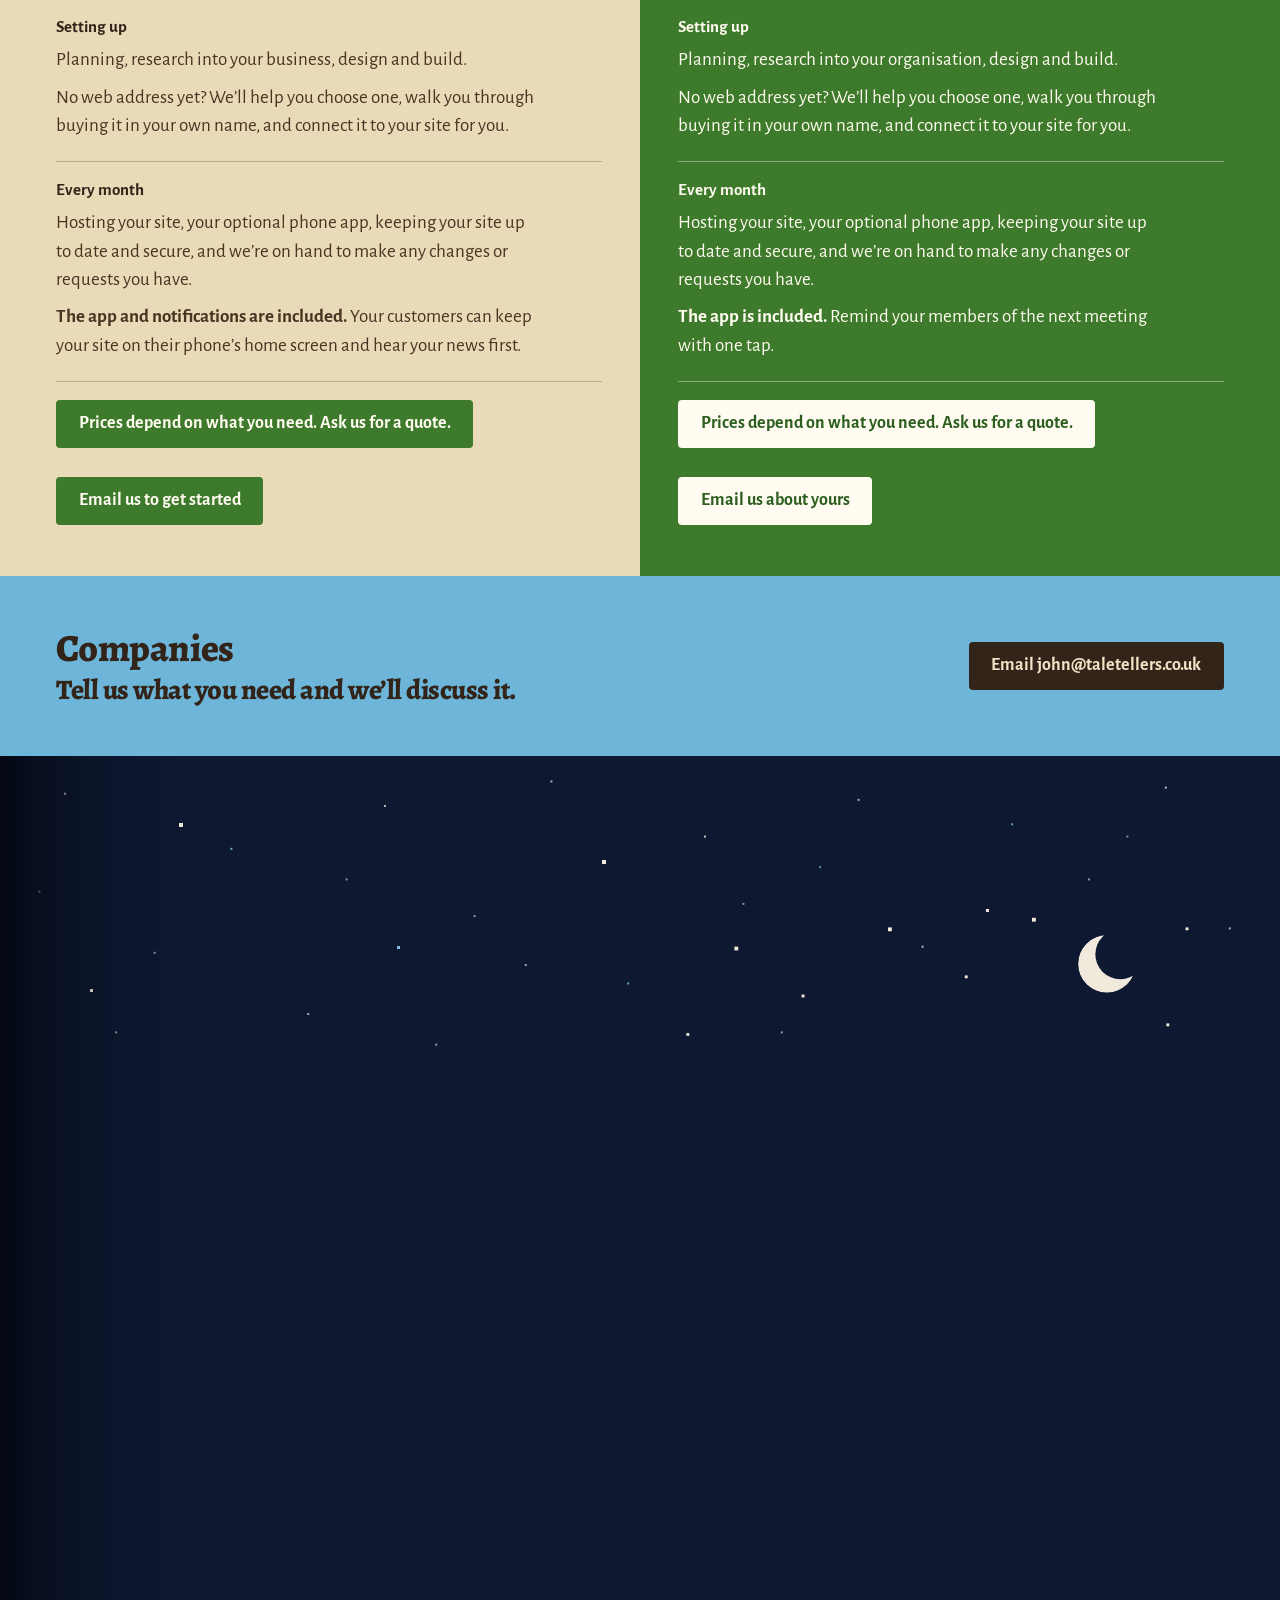
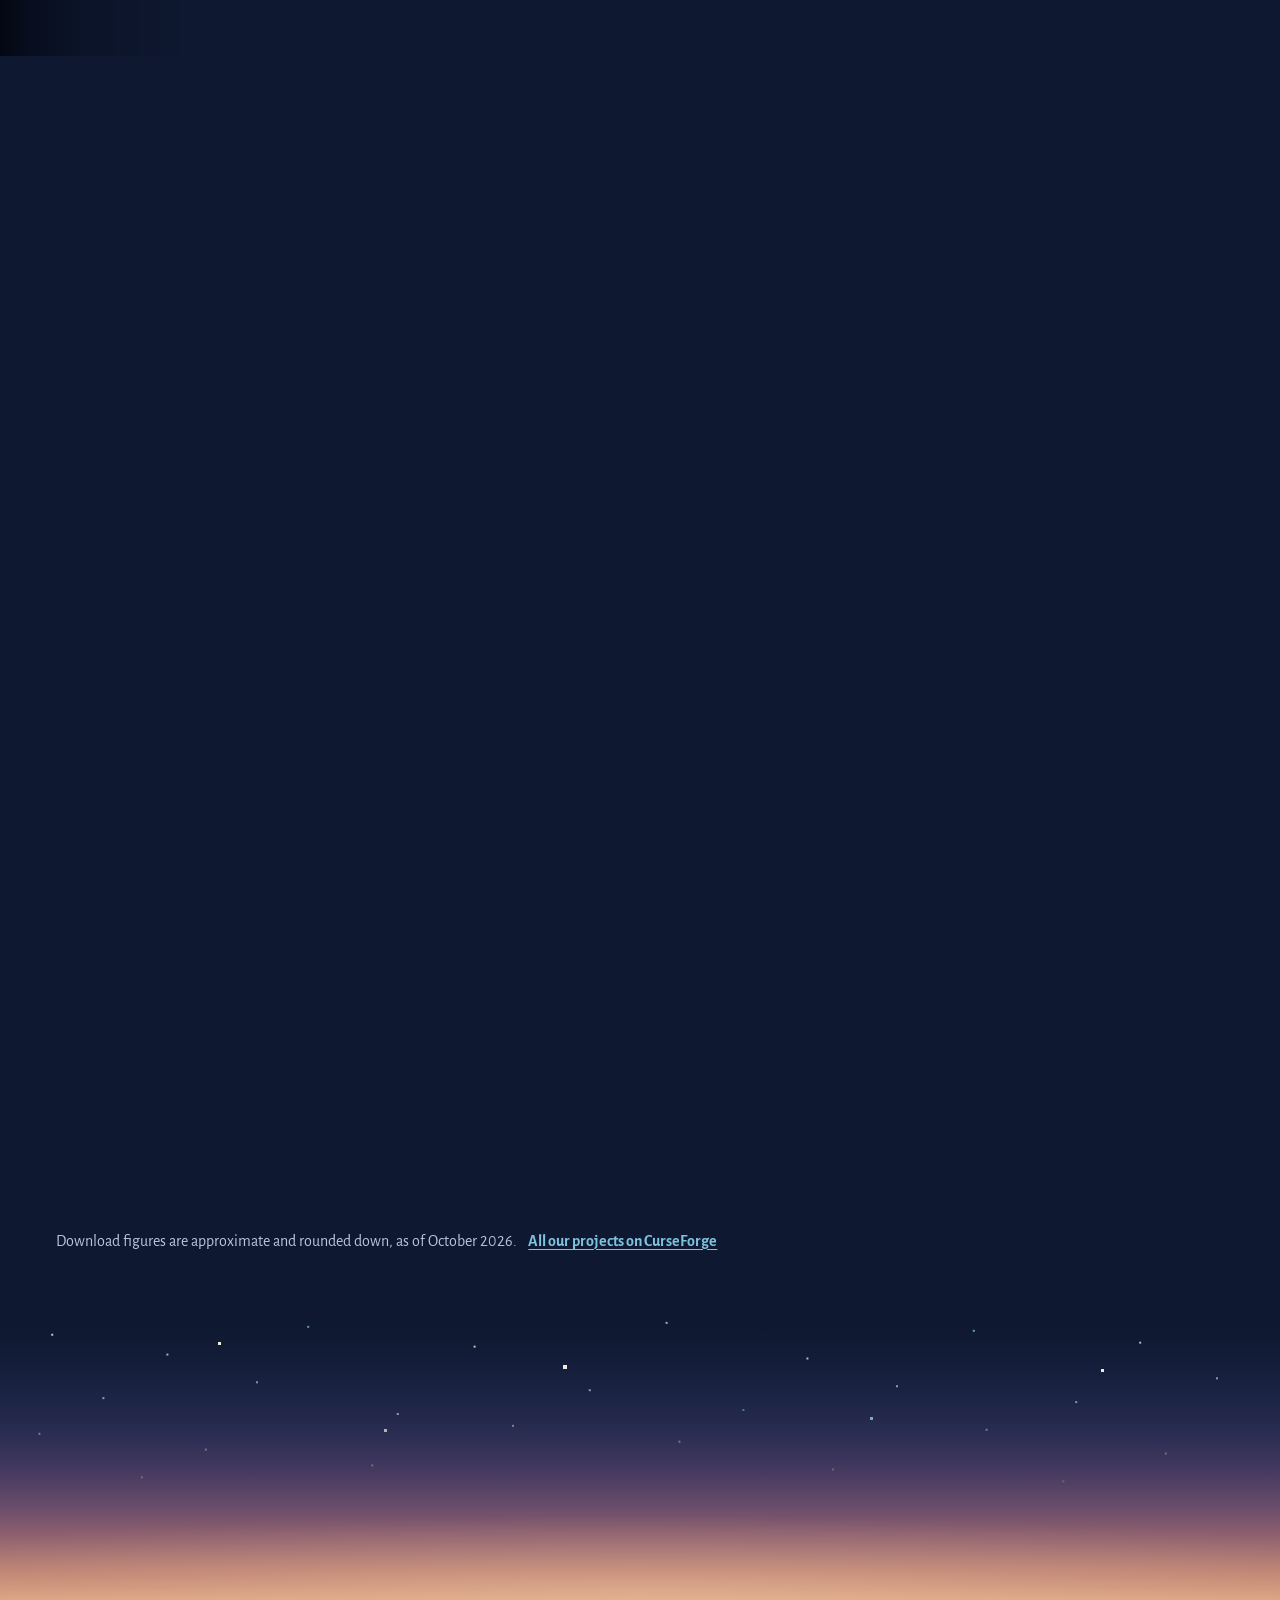
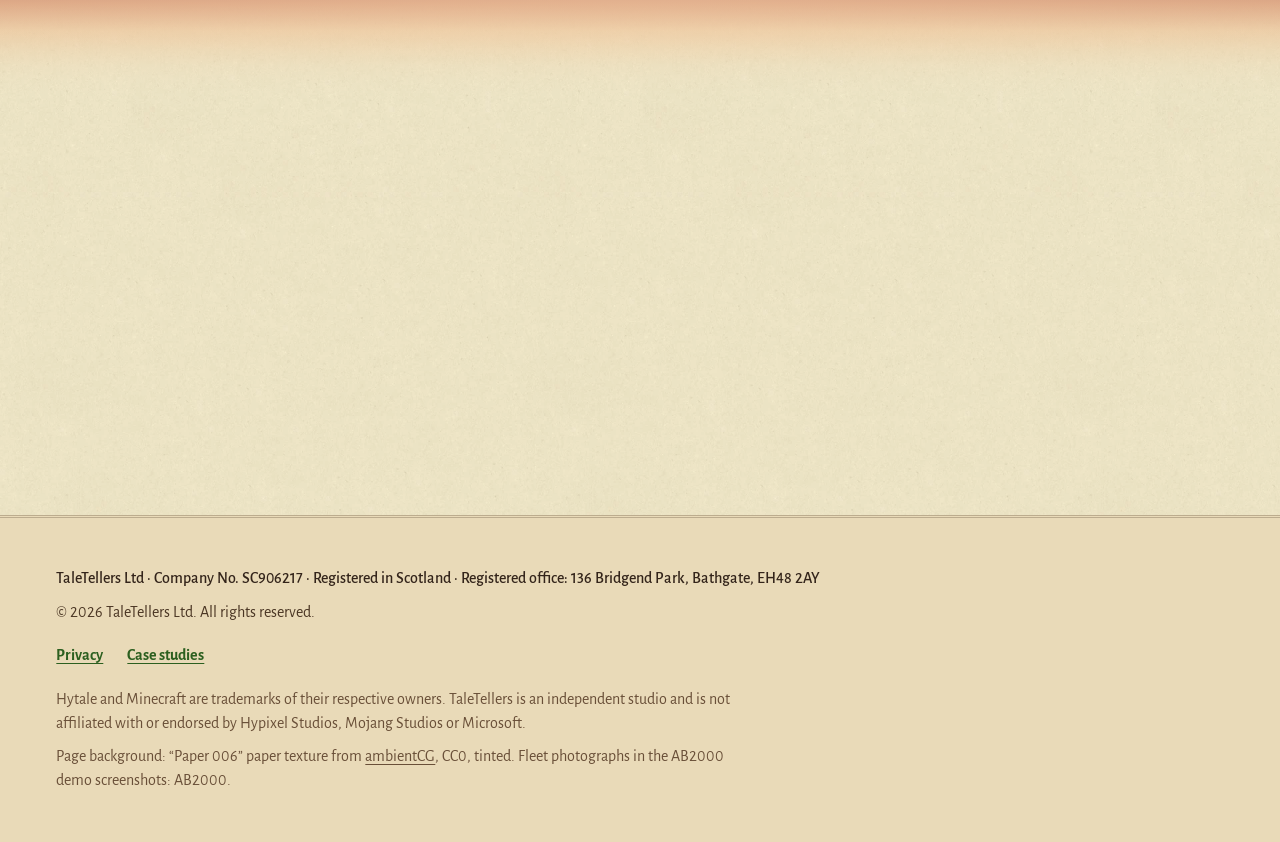
==== commit 04c780cf: "Remove listed prices and replace calculators with quote prompts Written by Codex (codex_task.py tt-p" ====
--- a/index.html
+++ b/index.html
@@ -12,9 +12,9 @@
   <link rel="icon" href="favicon.svg?v=4" type="image/svg+xml">
   <link rel="preload" href="fonts/alegreya-latin-wght-normal.woff2" as="font" type="font/woff2" crossorigin>
   <link rel="preload" href="fonts/alegreya-sans-latin-400-normal.woff2" as="font" type="font/woff2" crossorigin>
-  <link rel="stylesheet" href="styles.css?v=16">
-  <script src="site.js?v=8"></script>
-  <script src="effects.js?v=4" defer></script>
+  <link rel="stylesheet" href="styles.css?v=17">
+  <script src="site.js?v=9"></script>
+  <script src="effects.js?v=5" defer></script>
 
   <meta property="og:type" content="website">
   <meta property="og:site_name" content="TaleTellers">
@@ -275,7 +275,7 @@
       <div class="wrap axis">
         <h2 id="pricing-title" data-reveal>Our website pricing</h2>
         <div class="axis-body" data-reveal="1">
-          <p class="lead">A shop and a lodge pay the same, and a phone app costs nothing extra. Each plan reads the same way down the page: what it costs to set up, what it costs each month, and what that adds up to.</p>
+          <p class="lead">Prices depend on what you need, and a phone app costs nothing extra. Each plan reads the same way down the page: what is included when we set it up and what is included each month.</p>
         </div>
       </div>
 
@@ -285,24 +285,16 @@
           <p class="tier-desc">We build your local business a site filled with all the information it needs for people to find.</p>
           <div class="tier-row">
             <h4>Setting up</h4>
-            <p class="tier-price"><small>from</small> £250 <small>once</small></p>
             <p class="tier-incl">Planning, research into your business, design and build.</p>
             <p class="tier-incl">No web address yet? We’ll help you choose one, walk you through buying it in your own name, and connect it to your site for you.</p>
           </div>
           <div class="tier-row">
             <h4>Every month</h4>
-            <p class="tier-price"><small>from</small> £20 <small>a month</small></p>
             <p class="tier-incl">Hosting your site, your optional phone app, keeping your site up to date and secure, and we’re on hand to make any changes or requests you have.</p>
             <p class="tier-incl"><strong>The app and notifications are included.</strong> Your customers can keep your site on their phone’s home screen and hear your news first.</p>
           </div>
-          <div class="tier-row sum">
-            <h4>What it adds up to</h4>
-            <p class="sum-static">Twelve months comes to <strong>£490</strong> at the starting prices: the £250 set-up plus twelve monthly payments of £20.</p>
-            <div class="sum-live" data-setup="25000" data-monthly="2000" hidden>
-              <p class="sum-line"><label for="months">After <span class="sum-months">12 months</span>, from</label></p>
-              <output class="sum-total" for="months">£490</output>
-              <input id="months" type="range" min="1" max="36" step="1" value="12">
-            </div>
+          <div class="tier-row">
+            <p><a class="btn" href="#contact">Prices depend on what you need. Ask us for a quote.</a></p>
           </div>
           <p class="tier-cta"><a class="btn" href="mailto:john@taletellers.co.uk?subject=A%20website%20for%20my%20business">Email us to get started</a></p>
         </article>
@@ -312,24 +304,16 @@
           <p class="tier-desc">We build interconnected organisation sites, each with an app that can send notifications. It suits lodges, Provinces, clubs, charities and youth groups like the Boys’ Brigade.</p>
           <div class="tier-row">
             <h4>Setting up</h4>
-            <p class="tier-price"><small>from</small> £250 <small>once</small></p>
             <p class="tier-incl">Planning, research into your organisation, design and build.</p>
             <p class="tier-incl">No web address yet? We’ll help you choose one, walk you through buying it in your own name, and connect it to your site for you.</p>
           </div>
           <div class="tier-row">
             <h4>Every month</h4>
-            <p class="tier-price"><small>from</small> £20 <small>a month</small></p>
             <p class="tier-incl">Hosting your site, your optional phone app, keeping your site up to date and secure, and we’re on hand to make any changes or requests you have.</p>
             <p class="tier-incl"><strong>The app is included.</strong> Remind your members of the next meeting with one tap.</p>
           </div>
-          <div class="tier-row sum">
-            <h4>What it adds up to</h4>
-            <p class="sum-static">After 12 months you will have paid from <strong>£490</strong>: the £250 set-up and twelve months at £20.</p>
-            <div class="sum-live" data-setup="25000" data-monthly="2000" hidden>
-              <p class="sum-line"><label for="months-org">After <span class="sum-months">12 months</span>, from</label></p>
-              <output class="sum-total" for="months-org">£490</output>
-              <input id="months-org" type="range" min="1" max="36" step="1" value="12">
-            </div>
+          <div class="tier-row">
+            <p><a class="btn btn-on-green" href="#contact">Prices depend on what you need. Ask us for a quote.</a></p>
           </div>
           <p class="tier-cta"><a class="btn btn-on-green" href="mailto:john@taletellers.co.uk?subject=A%20website%20for%20our%20organisation">Email us about yours</a></p>
         </article>
--- a/styles.css
+++ b/styles.css
@@ -512,17 +512,6 @@
 .tier-org .tier-row { border-top-color: rgba(255, 251, 240, 0.4); }
 .tier-row h4 { margin-bottom: 0.2rem; font-family: var(--sans); font-size: 1.0625rem; font-weight: 700; letter-spacing: 0; }
 .tier-row p { max-width: 30rem; }
-.tier-price {
-  margin: 0;
-  font-family: var(--serif);
-  font-size: clamp(2.4rem, 3.6vw, 3.25rem);
-  font-weight: 800;
-  line-height: 1.05;
-  letter-spacing: -0.015em;
-  font-variant-numeric: lining-nums tabular-nums;
-}
-.tier-local .tier-price { color: var(--ink-strong); }
-.tier-price small { font-family: var(--sans); font-size: 1.125rem; font-weight: 500; letter-spacing: 0; }
 .tier-incl { margin: 0.55rem 0 0; }
 .tier-tbc {
   display: inline-block;
@@ -543,20 +532,6 @@
   color: var(--ink-strong);
   text-wrap: balance;
 }
-
-.sum-total {
-  display: block;
-  font-family: var(--serif);
-  font-size: clamp(2.4rem, 3.6vw, 3.25rem);
-  font-weight: 800;
-  line-height: 1.05;
-  color: var(--green-text);
-  font-variant-numeric: lining-nums tabular-nums;
-}
-.sum-line { margin: 0; }
-.sum-live input[type="range"] { display: block; width: 100%; max-width: 26rem; height: 2.75rem; margin: 0.25rem 0; accent-color: var(--green-deep); }
-.tier-org .sum-total { color: var(--on-green); }
-.tier-org .sum-live input[type="range"] { accent-color: var(--on-green); }
 
 /* ---------- The chapter page between the two chapters ---------- */
 .chapter-page {
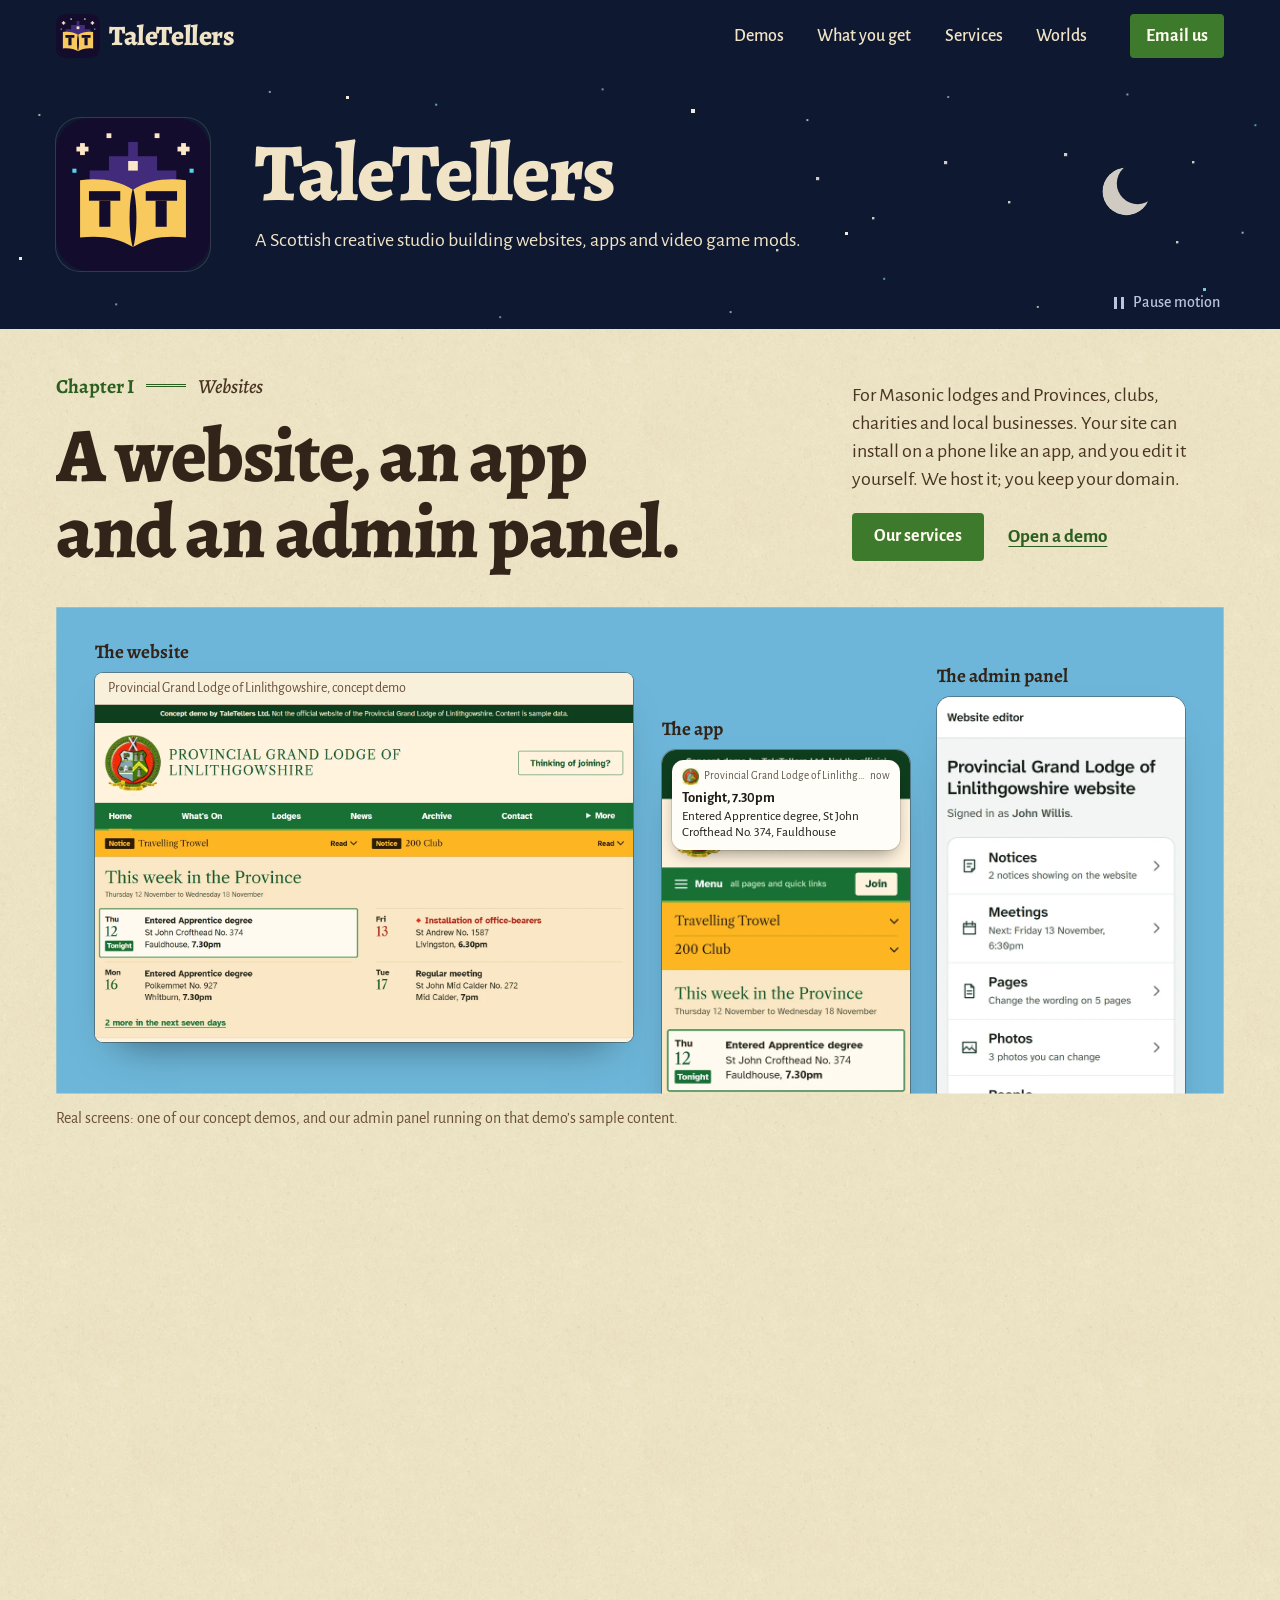
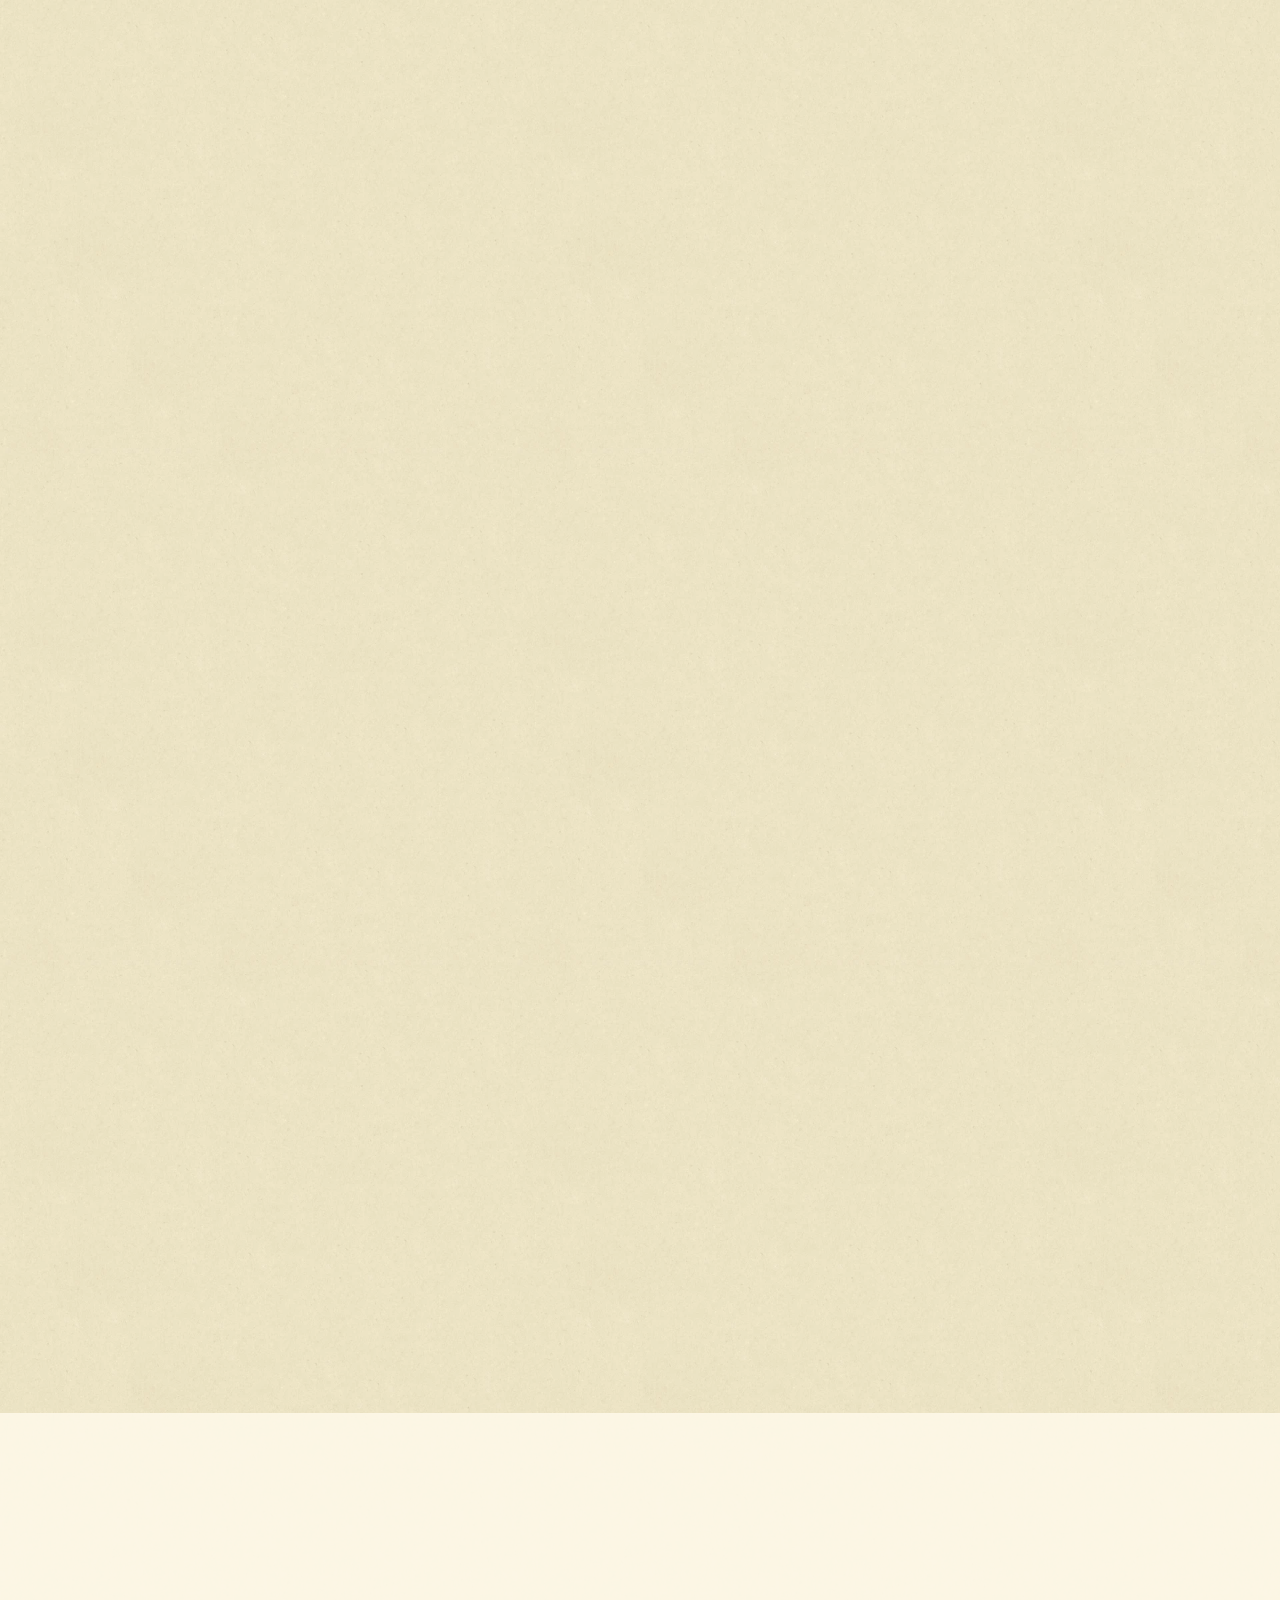
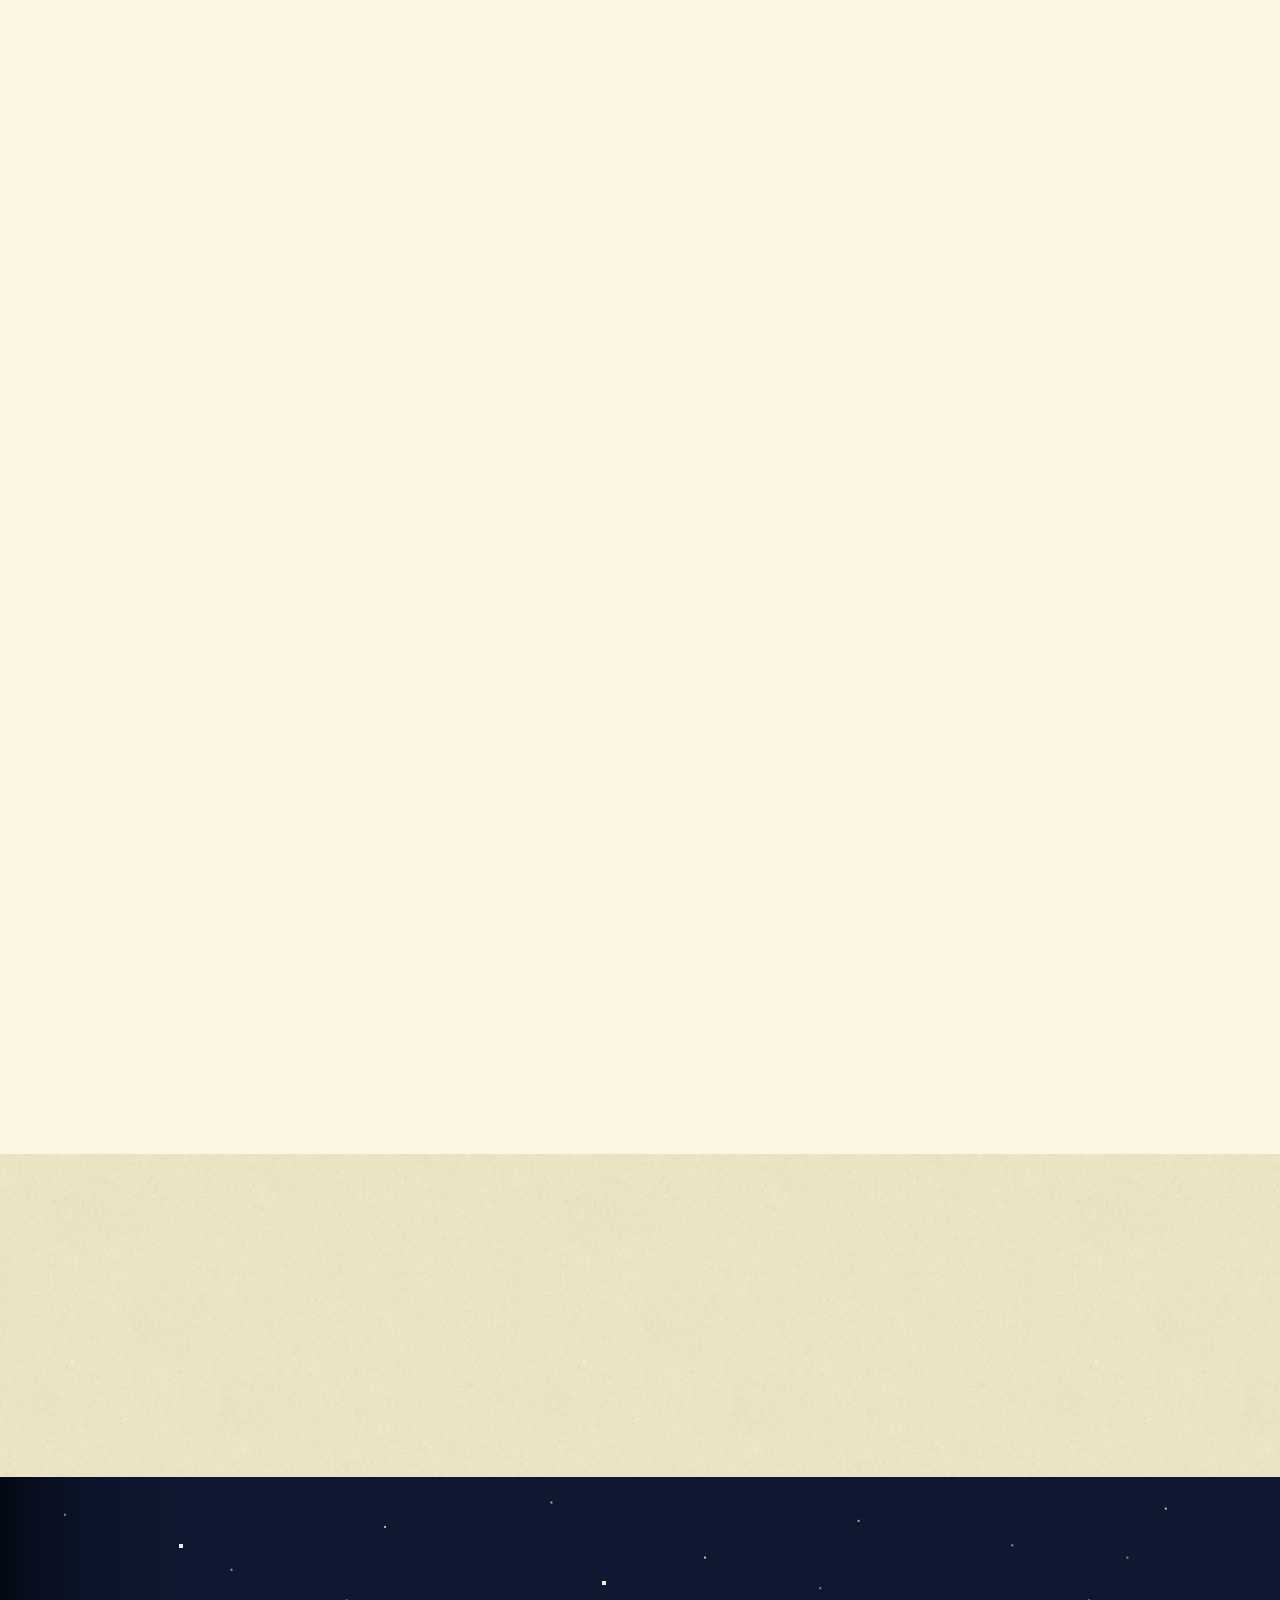
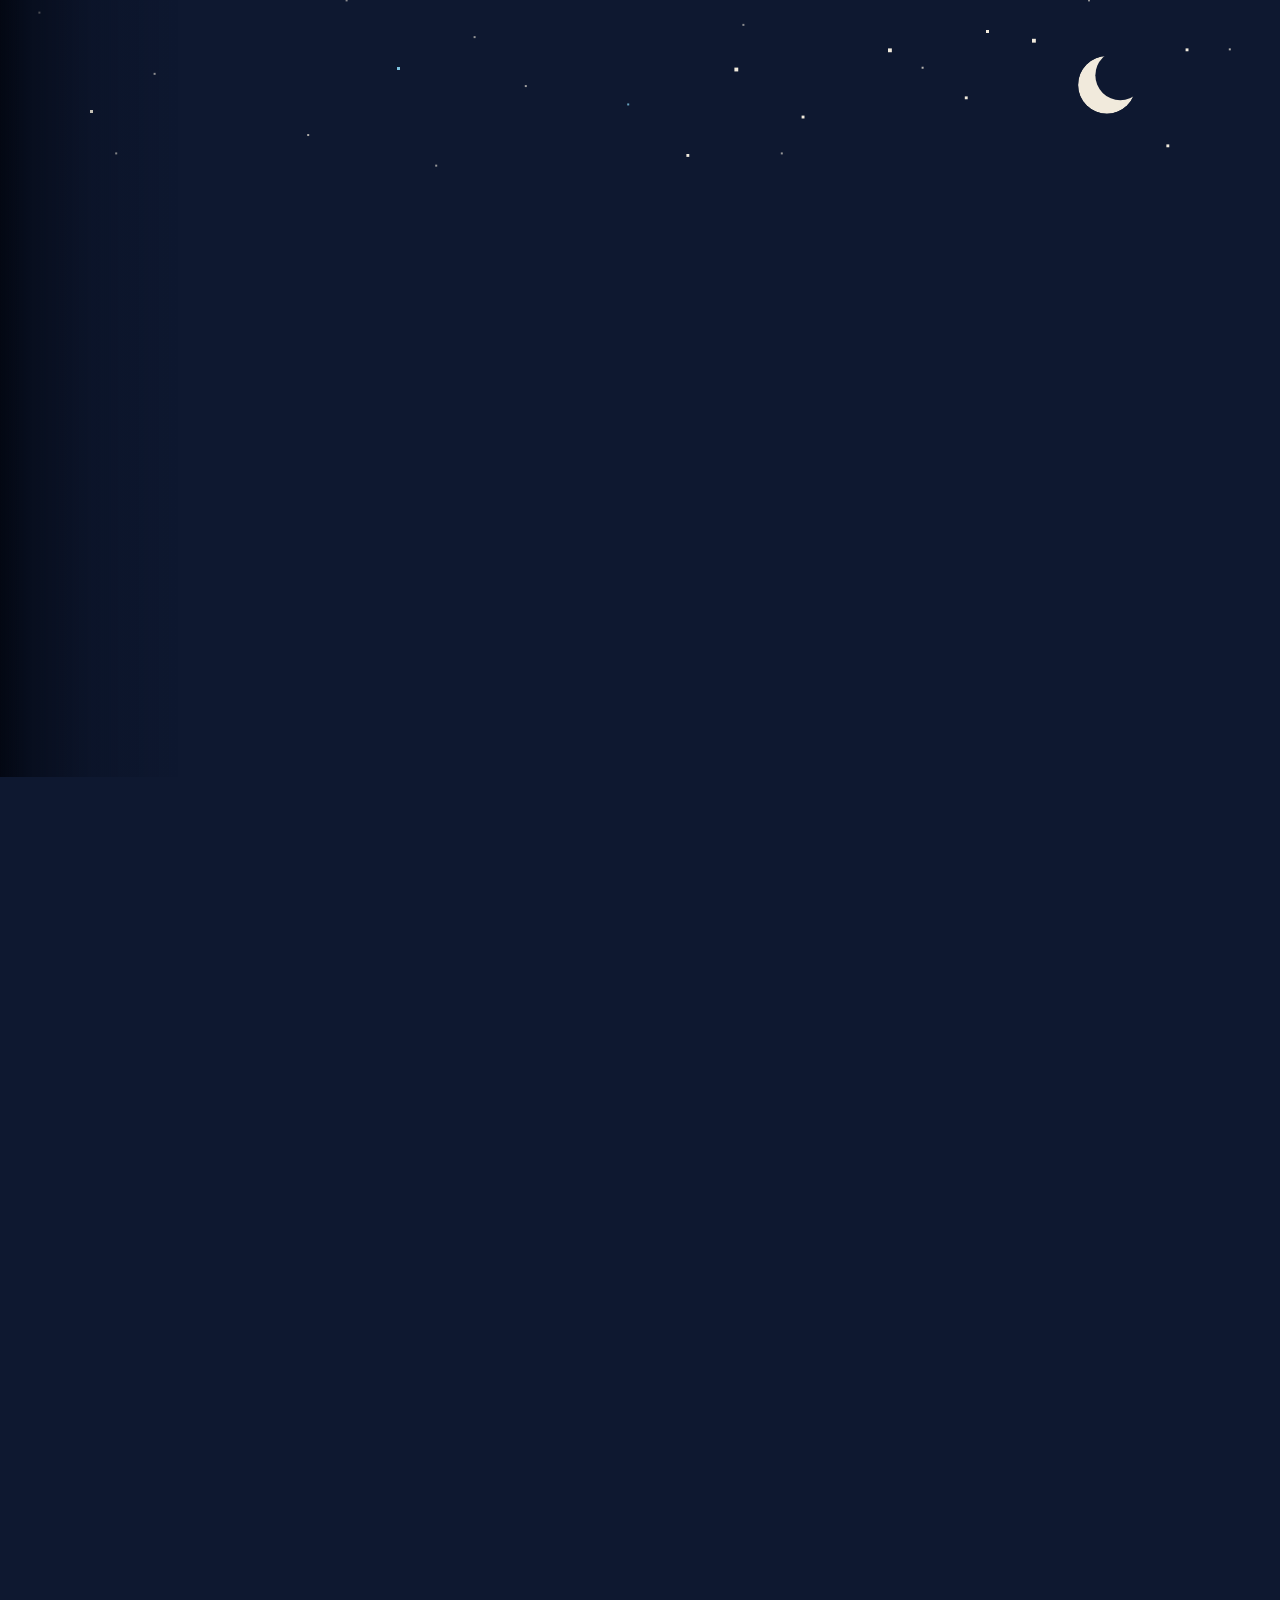
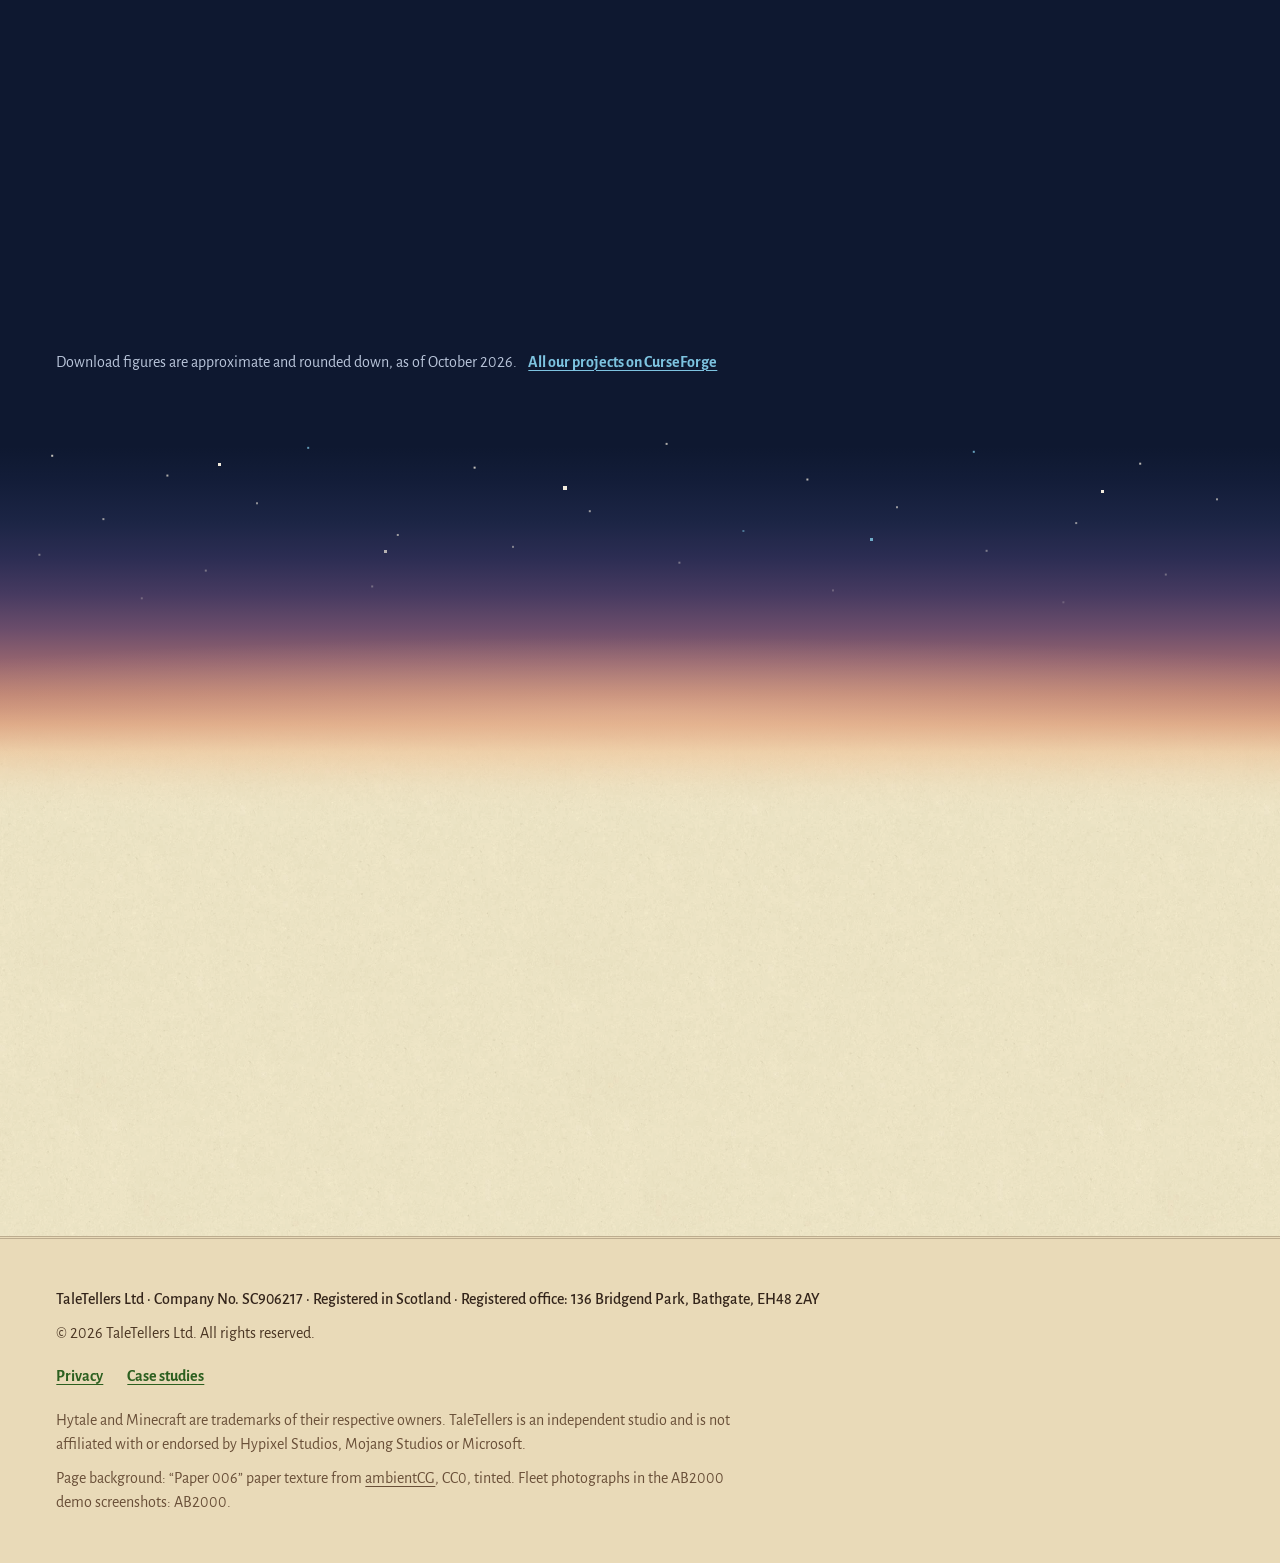
==== commit 3fb2f42d: "Replace the pricing cards with one short Services block John's decision (16 Nov 2026): no price list" ====
--- a/index.html
+++ b/index.html
@@ -12,7 +12,7 @@
   <link rel="icon" href="favicon.svg?v=4" type="image/svg+xml">
   <link rel="preload" href="fonts/alegreya-latin-wght-normal.woff2" as="font" type="font/woff2" crossorigin>
   <link rel="preload" href="fonts/alegreya-sans-latin-400-normal.woff2" as="font" type="font/woff2" crossorigin>
-  <link rel="stylesheet" href="styles.css?v=17">
+  <link rel="stylesheet" href="styles.css?v=18">
   <script src="site.js?v=9"></script>
   <script src="effects.js?v=5" defer></script>
 
@@ -38,7 +38,7 @@
         <ul>
           <li><a href="#work">Demos</a></li>
           <li><a href="#parts">What you get</a></li>
-          <li><a href="#pricing">Pricing</a></li>
+          <li><a href="#pricing">Services</a></li>
           <li><a href="#worlds">Worlds</a></li>
         </ul>
       </nav>
@@ -99,7 +99,7 @@
         <div class="hero-side">
           <p class="standfirst">For Masonic lodges and Provinces, clubs, charities and local businesses. Your site can install on a phone like an app, and you edit it yourself. We host it; you keep your domain.</p>
           <p class="actions">
-            <a class="btn" href="#pricing">See the pricing</a>
+            <a class="btn" href="#pricing">Our services</a>
             <a class="text-link" href="#work">Open a demo</a>
           </p>
         </div>
@@ -270,61 +270,15 @@
       </div>
     </section>
 
-    <!-- JOHN: before this goes public, confirm the wording on VAT, on cancelling the monthly plan, and on who pays the yearly domain fee. None of that is stated here yet. -->
+    <!-- SERVICES: no price list on the site (John, 16 Nov 2026). The id stays "pricing" so older links still land here. -->
     <section class="pricing" id="pricing" aria-labelledby="pricing-title">
       <div class="wrap axis">
-        <h2 id="pricing-title" data-reveal>Our website pricing</h2>
+        <h2 id="pricing-title" data-reveal>Services</h2>
         <div class="axis-body" data-reveal="1">
-          <p class="lead">Prices depend on what you need, and a phone app costs nothing extra. Each plan reads the same way down the page: what is included when we set it up and what is included each month.</p>
-        </div>
-      </div>
-
-      <div class="tiers">
-        <article class="tier tier-local" aria-labelledby="tier-local">
-          <h3 id="tier-local">Local business</h3>
-          <p class="tier-desc">We build your local business a site filled with all the information it needs for people to find.</p>
-          <div class="tier-row">
-            <h4>Setting up</h4>
-            <p class="tier-incl">Planning, research into your business, design and build.</p>
-            <p class="tier-incl">No web address yet? We’ll help you choose one, walk you through buying it in your own name, and connect it to your site for you.</p>
-          </div>
-          <div class="tier-row">
-            <h4>Every month</h4>
-            <p class="tier-incl">Hosting your site, your optional phone app, keeping your site up to date and secure, and we’re on hand to make any changes or requests you have.</p>
-            <p class="tier-incl"><strong>The app and notifications are included.</strong> Your customers can keep your site on their phone’s home screen and hear your news first.</p>
-          </div>
-          <div class="tier-row">
-            <p><a class="btn" href="#contact">Prices depend on what you need. Ask us for a quote.</a></p>
-          </div>
-          <p class="tier-cta"><a class="btn" href="mailto:john@taletellers.co.uk?subject=A%20website%20for%20my%20business">Email us to get started</a></p>
-        </article>
-
-        <article class="tier tier-org" aria-labelledby="tier-org">
-          <h3 id="tier-org">Organisations</h3>
-          <p class="tier-desc">We build interconnected organisation sites, each with an app that can send notifications. It suits lodges, Provinces, clubs, charities and youth groups like the Boys’ Brigade.</p>
-          <div class="tier-row">
-            <h4>Setting up</h4>
-            <p class="tier-incl">Planning, research into your organisation, design and build.</p>
-            <p class="tier-incl">No web address yet? We’ll help you choose one, walk you through buying it in your own name, and connect it to your site for you.</p>
-          </div>
-          <div class="tier-row">
-            <h4>Every month</h4>
-            <p class="tier-incl">Hosting your site, your optional phone app, keeping your site up to date and secure, and we’re on hand to make any changes or requests you have.</p>
-            <p class="tier-incl"><strong>The app is included.</strong> Remind your members of the next meeting with one tap.</p>
-          </div>
-          <div class="tier-row">
-            <p><a class="btn btn-on-green" href="#contact">Prices depend on what you need. Ask us for a quote.</a></p>
-          </div>
-          <p class="tier-cta"><a class="btn btn-on-green" href="mailto:john@taletellers.co.uk?subject=A%20website%20for%20our%20organisation">Email us about yours</a></p>
-        </article>
-
-        <article class="tier tier-co" aria-labelledby="tier-co">
-          <div>
-            <h3 id="tier-co">Companies</h3>
-            <p class="tier-statement">Tell us what you need and we’ll discuss it.</p>
-          </div>
-          <p class="tier-cta"><a class="btn btn-ink" href="mailto:john@taletellers.co.uk?subject=A%20website%20for%20our%20company">Email john@taletellers.co.uk</a></p>
-        </article>
+          <p class="lead"><strong>We create websites for large businesses, small businesses and organisations.</strong></p>
+          <p>If you’d like more information, please get in touch.</p>
+          <p class="actions"><a class="btn" href="#contact">Get in touch</a></p>
+        </div>
       </div>
     </section>
 
--- a/styles.css
+++ b/styles.css
@@ -145,8 +145,6 @@
 [id] { scroll-margin-top: 1rem; }
 
 :focus-visible { outline: 3px solid var(--green-text); outline-offset: 3px; }
-.tier-org :focus-visible { outline-color: var(--on-green); }
-.tier-co :focus-visible,
 .stage :focus-visible { outline-color: var(--ink-strong); }
 .worlds :focus-visible { outline-color: var(--sky); }
 
@@ -243,13 +241,9 @@
 .btn:active { transform: scale(0.97); }
 .btn-small { min-height: 2.75rem; padding: 0.45rem 1rem; }
 .btn-outline { background: transparent; color: var(--ink-strong); box-shadow: inset 0 0 0 2px var(--ink-strong); }
-.btn-on-green { background: var(--on-green); color: var(--green-text); }
-.btn-ink { background: var(--ink-strong); color: var(--page); }
 @media (hover: hover) and (pointer: fine) {
   .btn:hover { background: var(--green-text); }
   .btn-outline:hover { background: var(--ink-strong); color: var(--page); }
-  .btn-on-green:hover { background: #fff; }
-  .btn-ink:hover { background: #1f150e; }
 }
 
 .text-link { font-weight: 700; color: var(--green-text); }
@@ -474,64 +468,9 @@
 .plate-admin .plate-a { margin-left: 2%; }
 .plate-admin .plate-b { top: 22%; right: 6%; width: 42%; }
 
-/* ---------- Chapter I: pricing, three fields read top to bottom ---------- */
-.pricing { padding-top: var(--section); }
-.tiers {
-  display: grid;
-  grid-template-columns: minmax(0, 1fr) minmax(0, 1fr);
-  grid-template-rows: repeat(6, auto) auto;
-  margin-top: clamp(2.25rem, 4.5vw, 3.5rem);
-}
-.tier {
-  display: grid;
-  grid-row: span 6;
-  grid-template-rows: subgrid;
-  padding: clamp(2.25rem, 4vw, 3.5rem) clamp(1.25rem, 3vw, 2.75rem);
-}
-.tier-local { padding-left: var(--edge); background: var(--page-deep); }
-.tier-org { padding-right: var(--edge); background: var(--green-deep); color: var(--on-green); }
-.tier-co {
-  display: flex;
-  flex-wrap: wrap;
-  align-items: center;
-  justify-content: space-between;
-  gap: 1.25rem 3rem;
-  grid-column: 1 / -1;
-  grid-row: auto;
-  padding-inline: var(--edge);
-  background: var(--blue);
-  color: var(--ink-strong);
-}
-.tier-co h3 { margin-bottom: 0.35rem; }
-.tier-co .tier-cta { padding-top: 0; align-self: center; }
-.tier h3 { font-size: clamp(1.9rem, 3vw, 2.75rem); font-weight: 800; }
-.tier-org h3,
-.tier-org h4 { color: var(--on-green); }
-.tier-desc { margin: 0.75rem 0 1.5rem; font-size: 1.25rem; line-height: 1.4; max-width: 30rem; }
-.tier-row { padding-block: 1.1rem 1.3rem; border-top: 1px solid var(--rule); }
-.tier-org .tier-row { border-top-color: rgba(255, 251, 240, 0.4); }
-.tier-row h4 { margin-bottom: 0.2rem; font-family: var(--sans); font-size: 1.0625rem; font-weight: 700; letter-spacing: 0; }
-.tier-row p { max-width: 30rem; }
-.tier-incl { margin: 0.55rem 0 0; }
-.tier-tbc {
-  display: inline-block;
-  margin: 0.35rem 0 0;
-  padding: 0.5rem 0.9rem;
-  border: 2px dashed var(--on-green);
-  font-size: 1.25rem;
-  font-weight: 700;
-}
-.tier-cta { margin: 0; padding-top: 0.5rem; align-self: end; }
-.tier-statement {
-  margin: 0;
-  font-family: var(--serif);
-  font-size: clamp(1.375rem, 2.2vw, 1.875rem);
-  font-weight: 800;
-  line-height: 1.02;
-  letter-spacing: -0.018em;
-  color: var(--ink-strong);
-  text-wrap: balance;
-}
+/* ---------- Chapter I: services, one short block ---------- */
+.pricing { padding-block: var(--section); }
+.pricing .axis-body p { text-wrap: pretty; }
 
 /* ---------- The chapter page between the two chapters ---------- */
 .chapter-page {
@@ -771,11 +710,6 @@
   .worlds-head h2,
   .worlds-head .lead { grid-column: 1 / -1; }
   .worlds-head .lead { padding-top: 1.25rem; max-width: 38rem; }
-
-  .tiers { grid-template-columns: 1fr; grid-template-rows: none; }
-  .tier { display: block; grid-row: auto; padding-inline: var(--edge); }
-  .tier-co { display: flex; }
-  .tier-cta { padding-top: 1rem; }
 
   .tale-lead { grid-template-columns: minmax(0, 8rem) minmax(0, 1fr); }
   .tale-stats { grid-column: 1 / -1; }
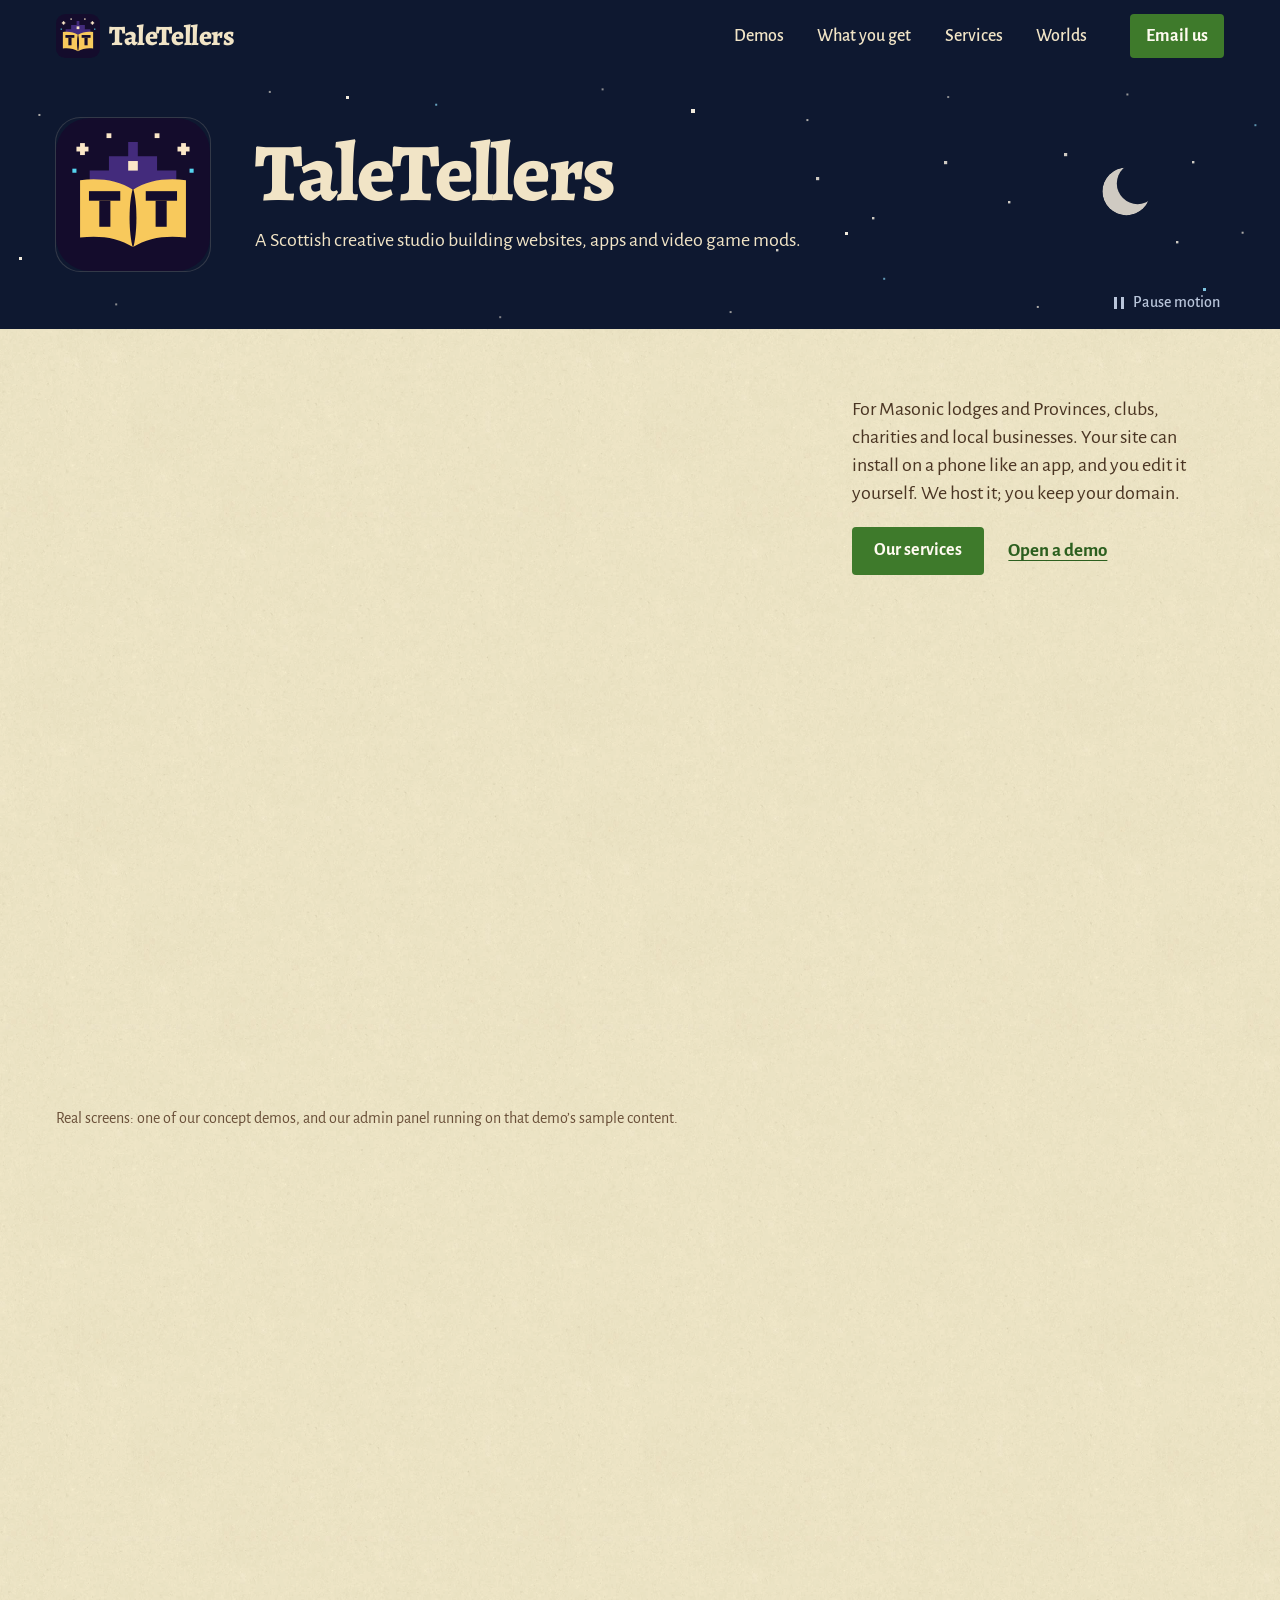
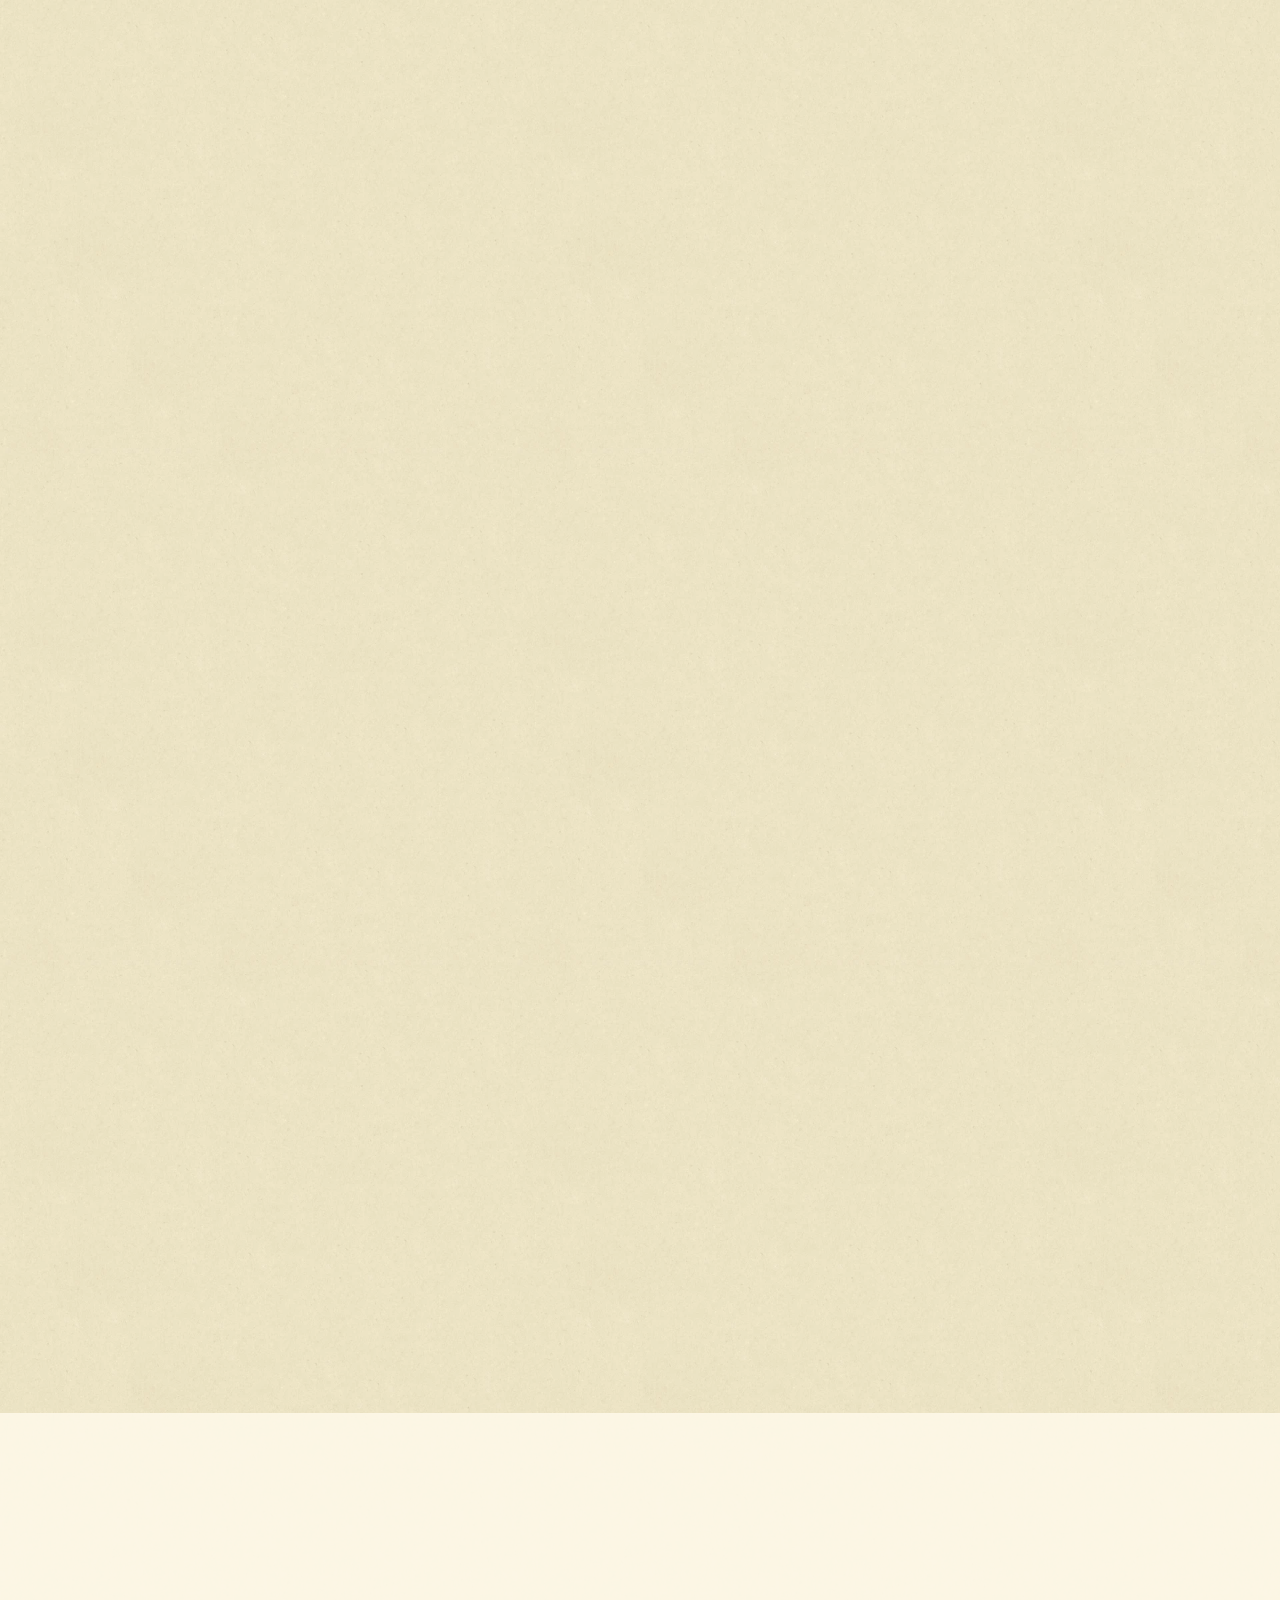
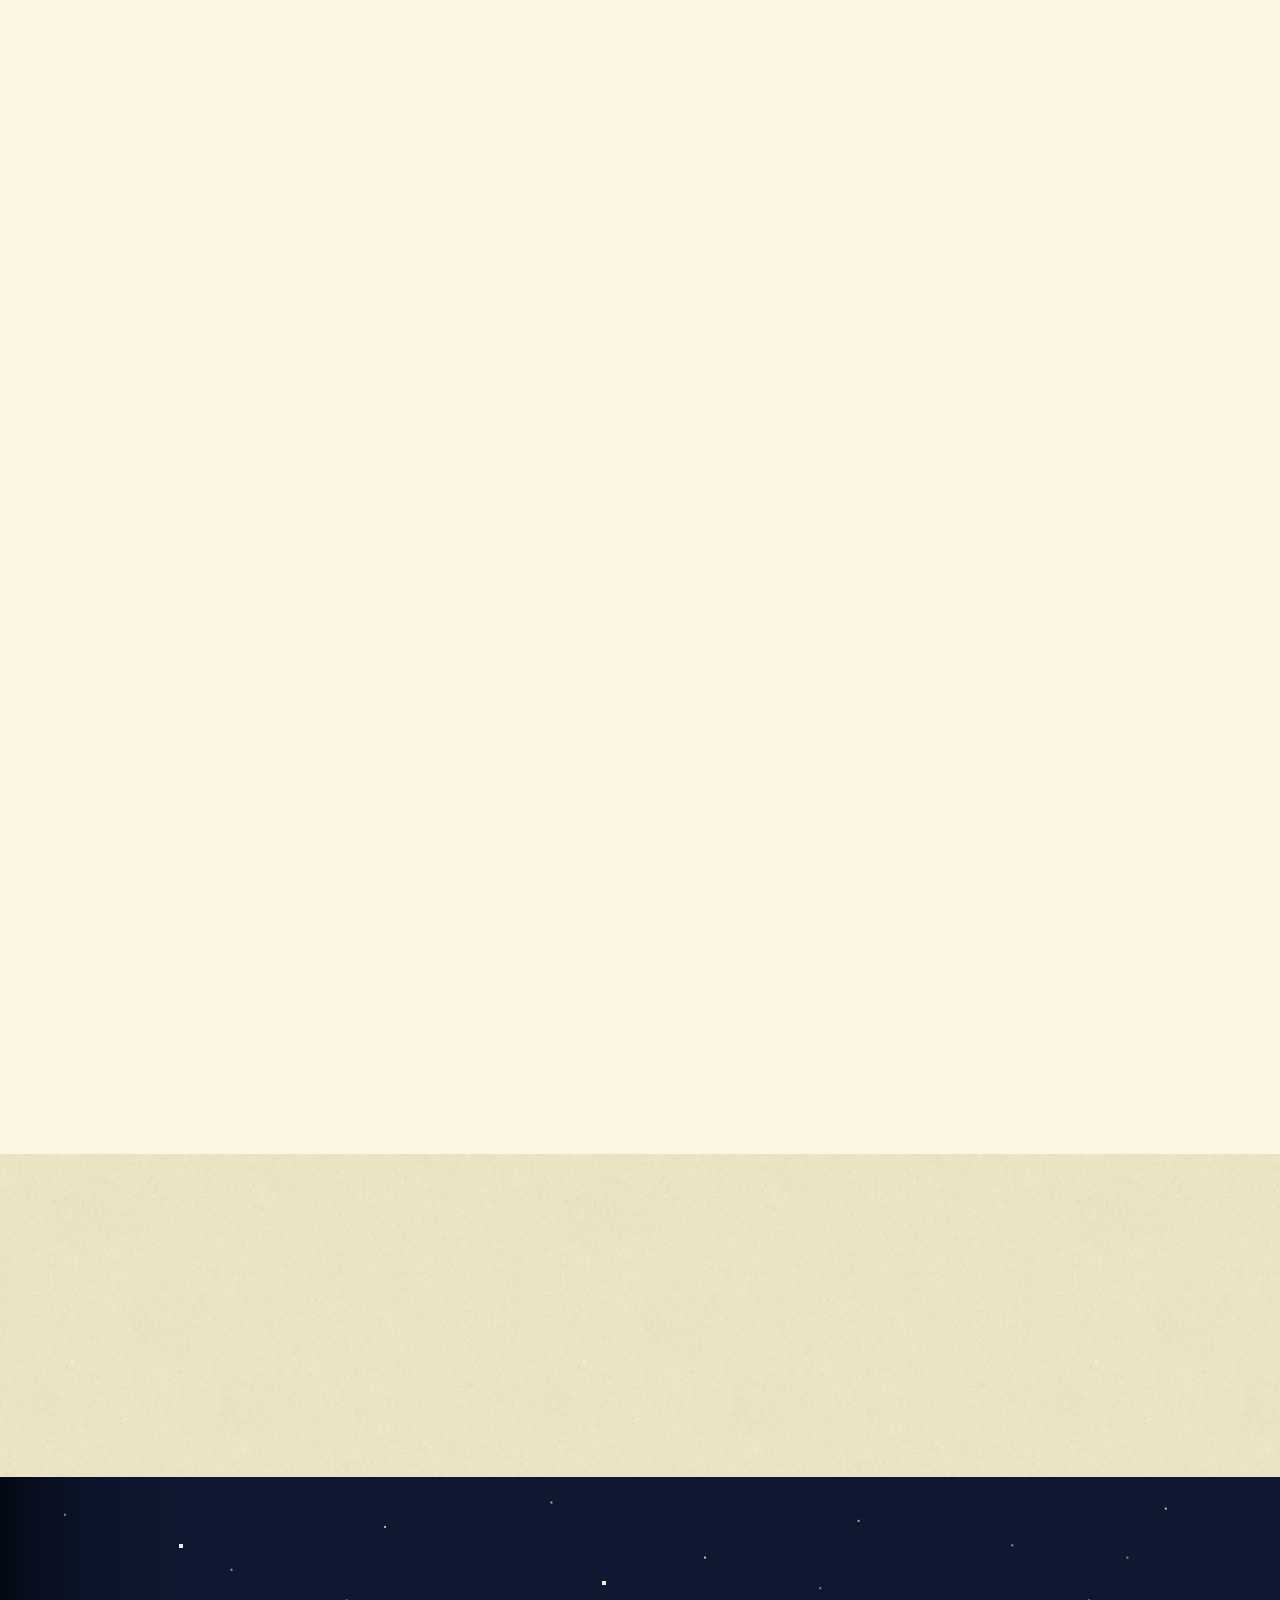
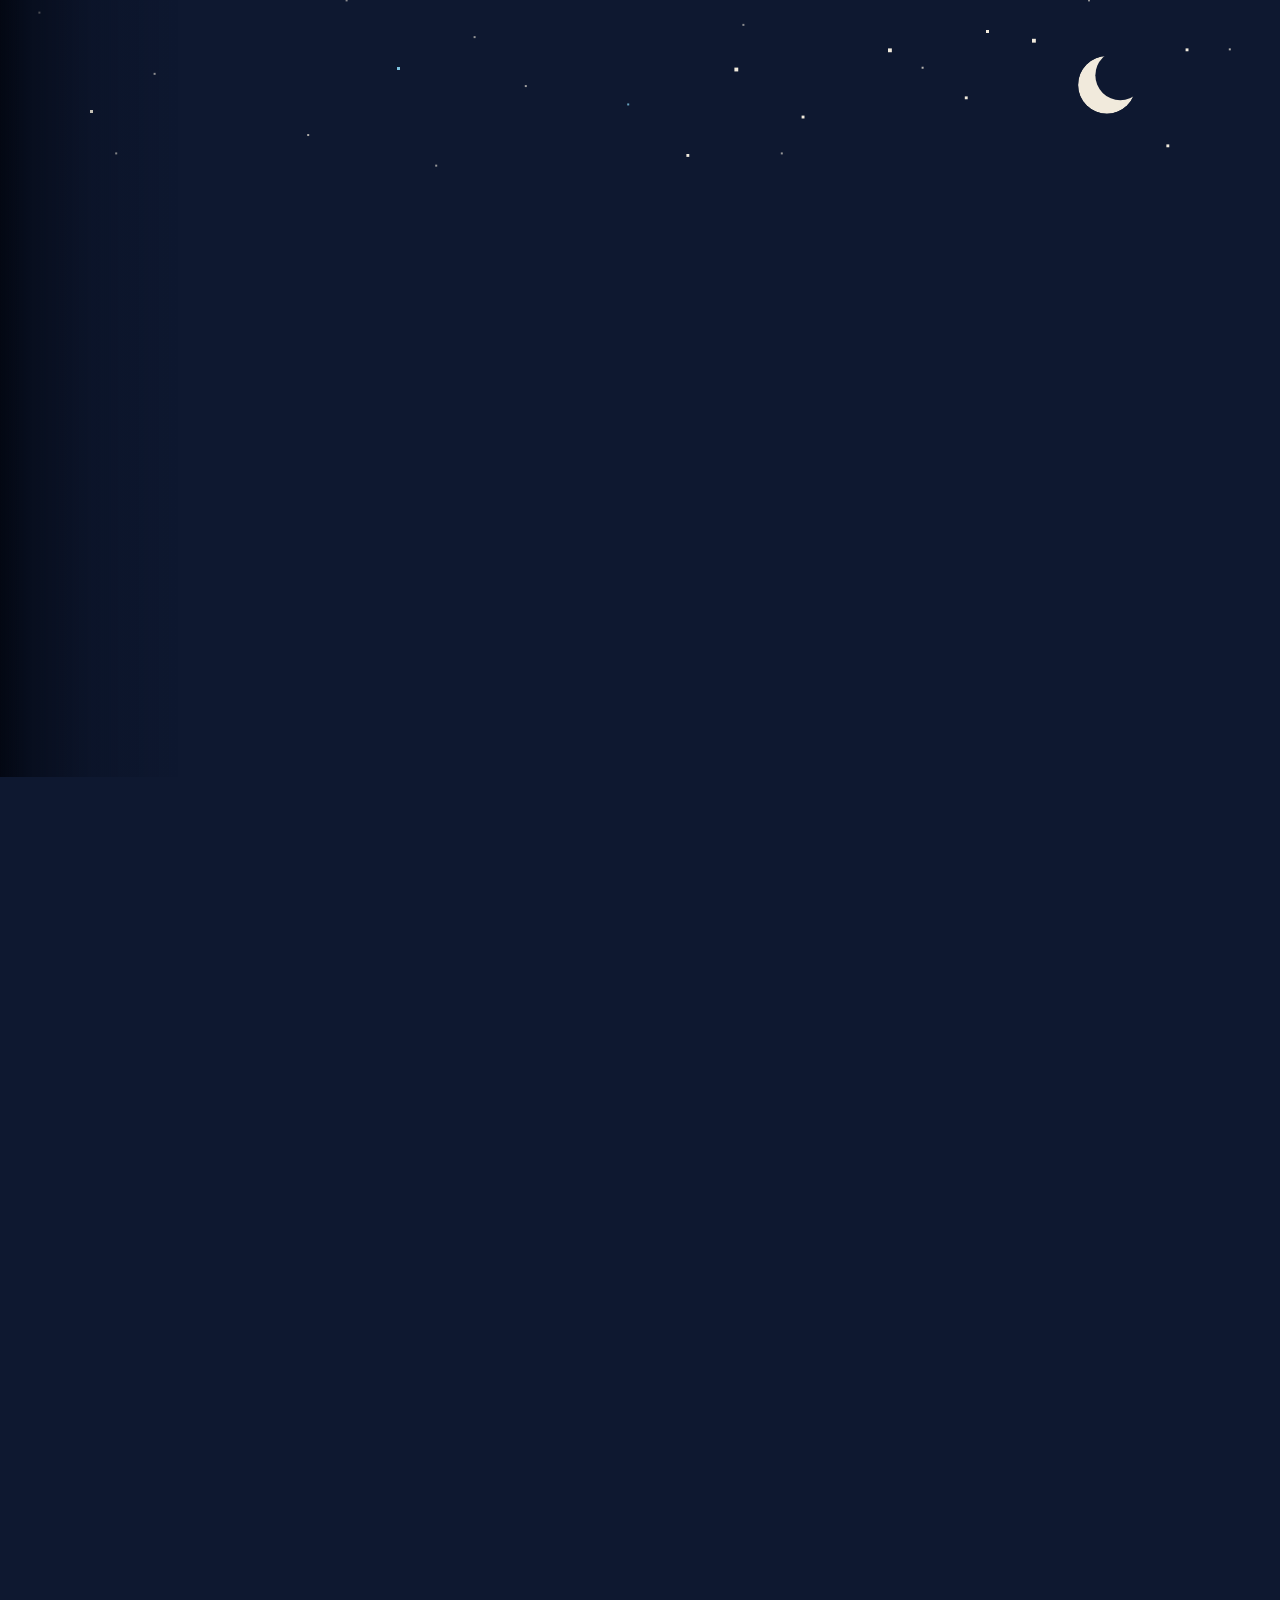
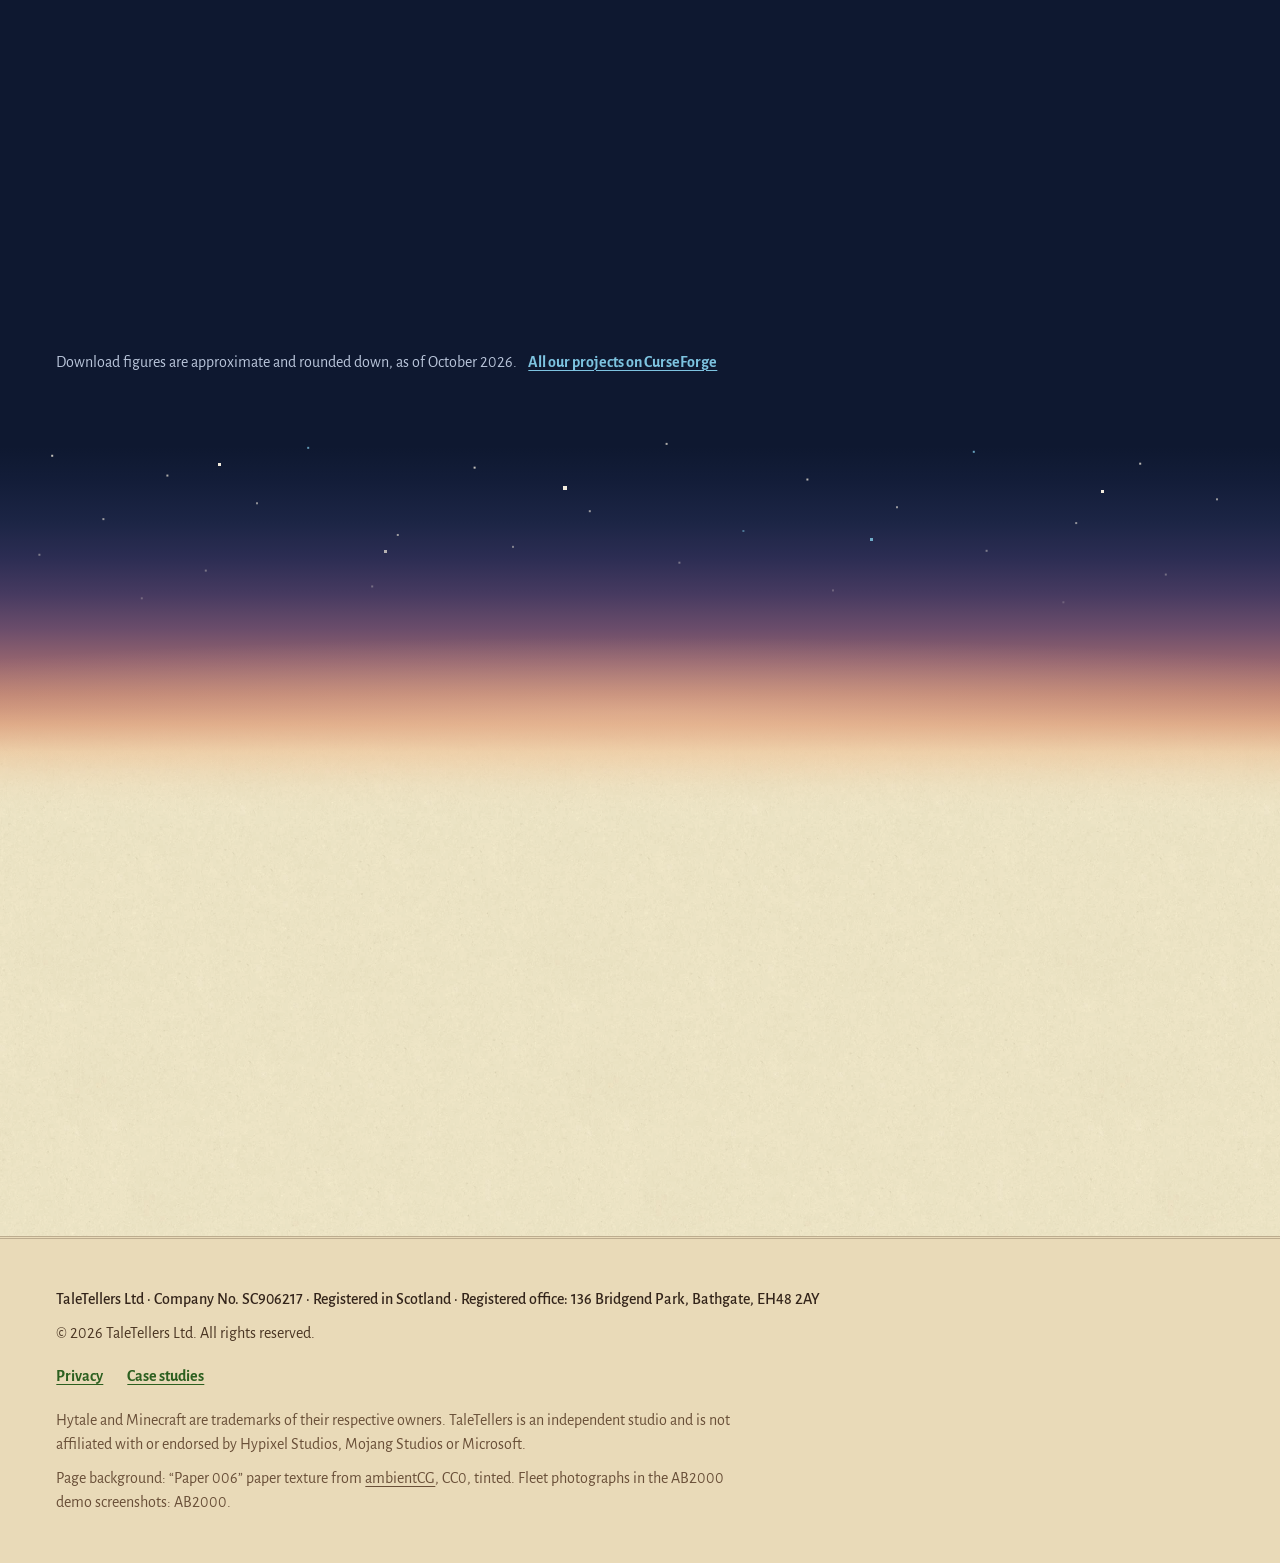
==== commit 2fe45452: "Drop the last mention of a monthly price Co-Authored-By: Claude Opus 5.5 <noreply@anthropic.com>" ====
--- a/index.html
+++ b/index.html
@@ -240,7 +240,7 @@
               </div>
             </figure>
             <h3>The app, with notifications</h3>
-            <p>People add the site to their phone’s home screen. Then a lodge can remind its members of the next meeting with one tap. The app is included in the monthly price.</p>
+            <p>People add the site to their phone’s home screen. Then a lodge can remind its members of the next meeting with one tap. The app comes with every site.</p>
           </li>
 
           <li class="plate plate-admin" data-reveal>
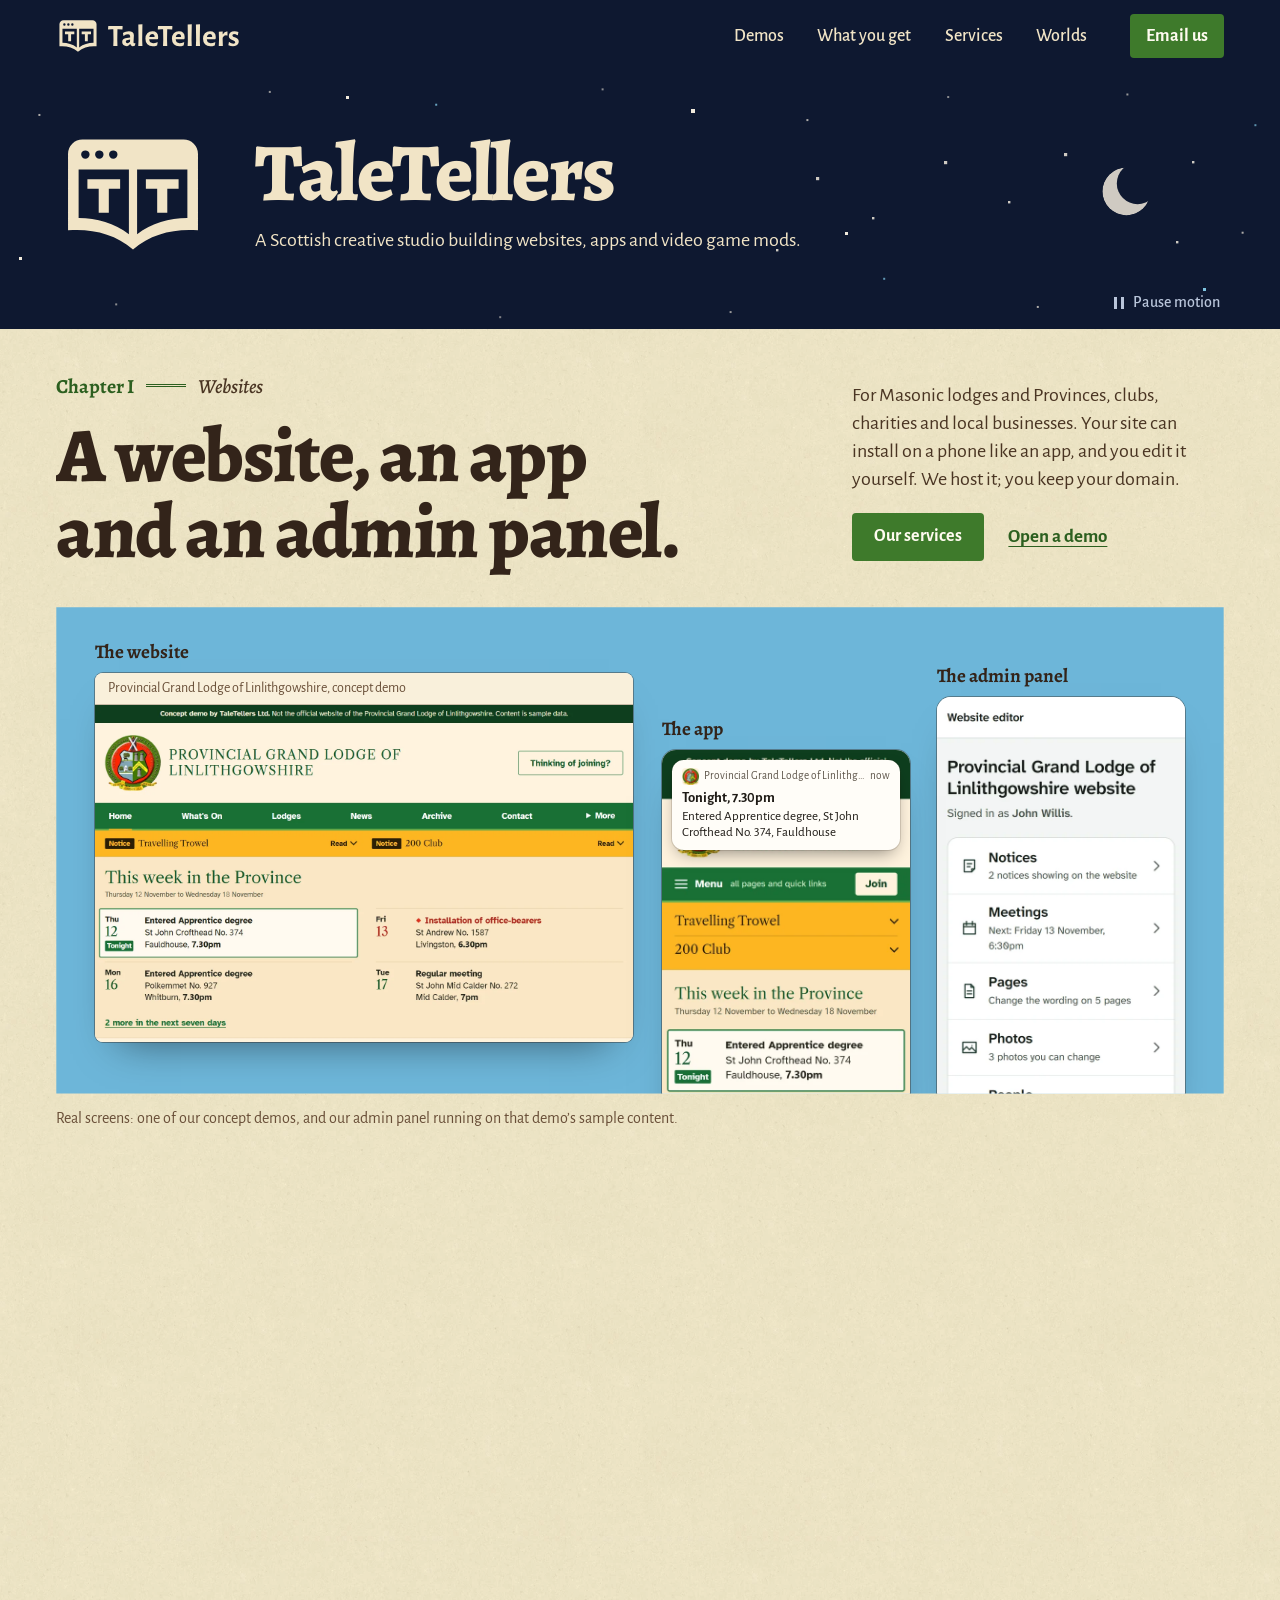
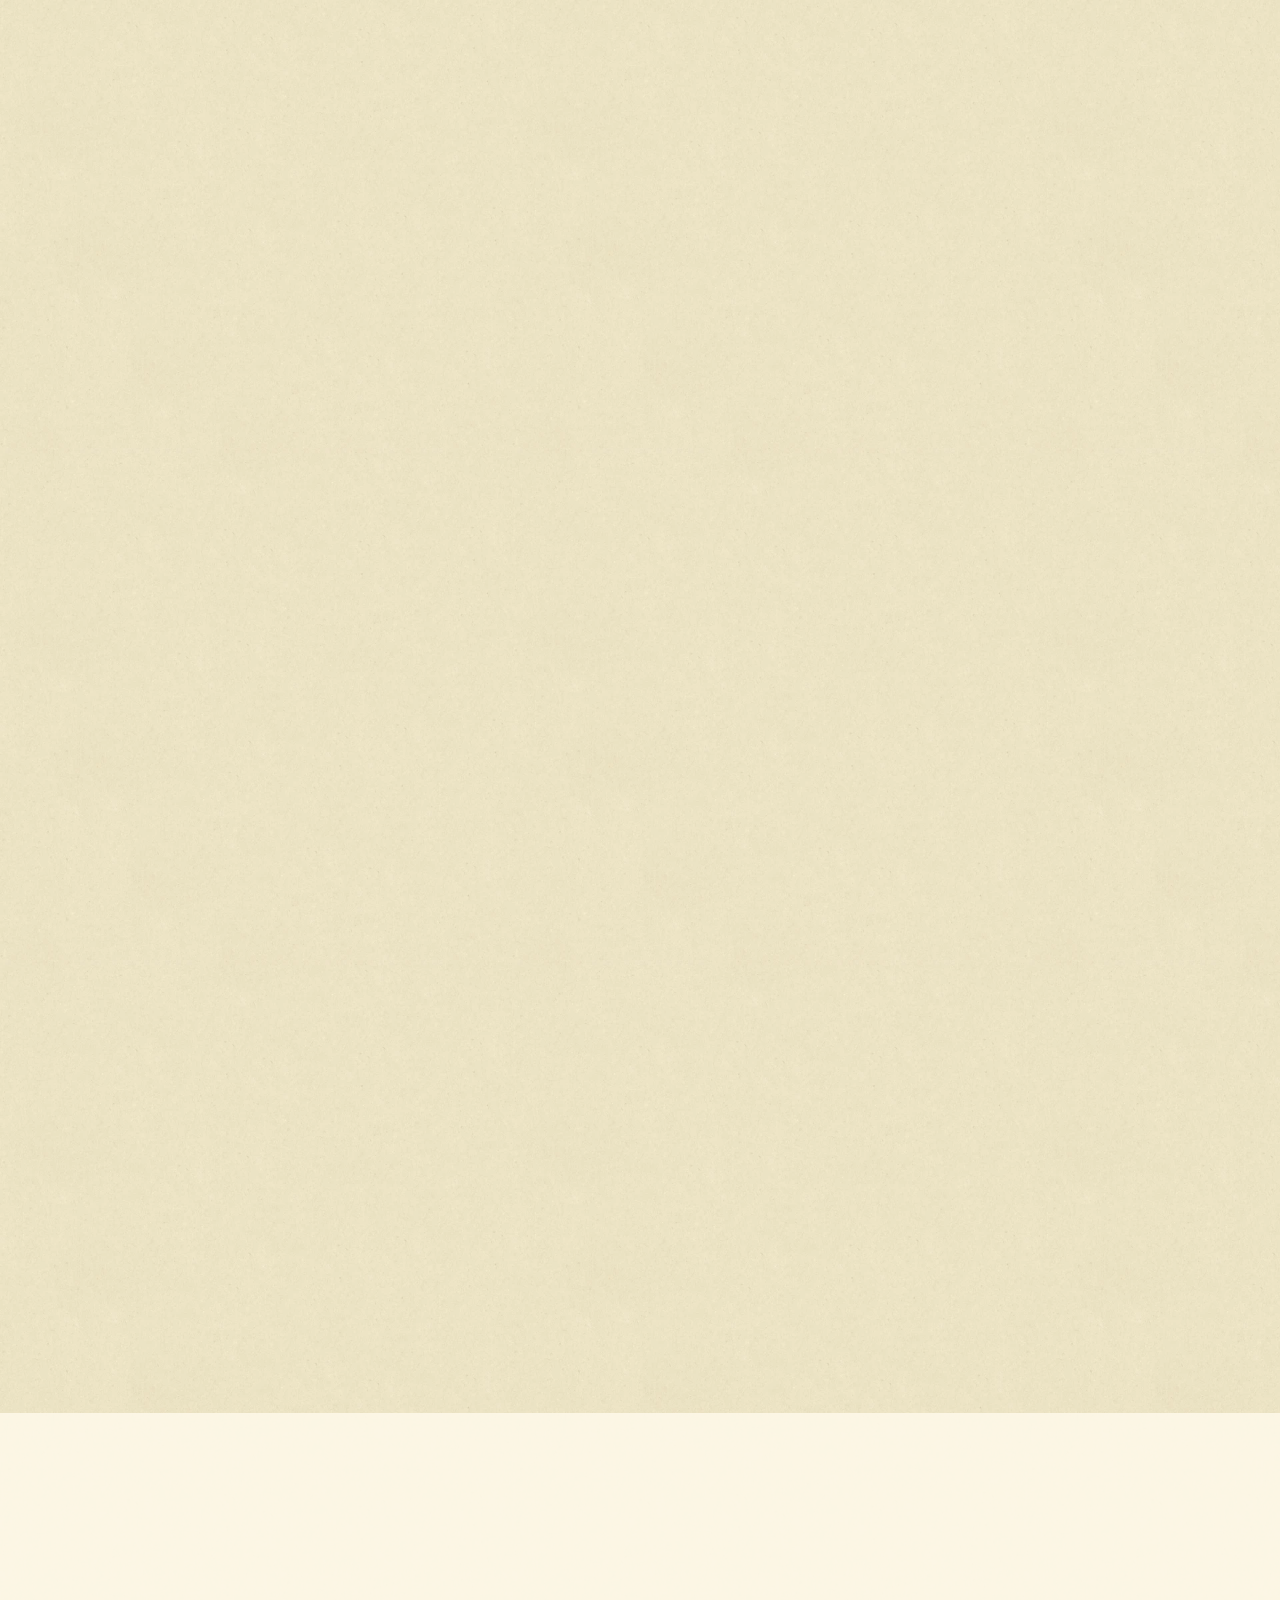
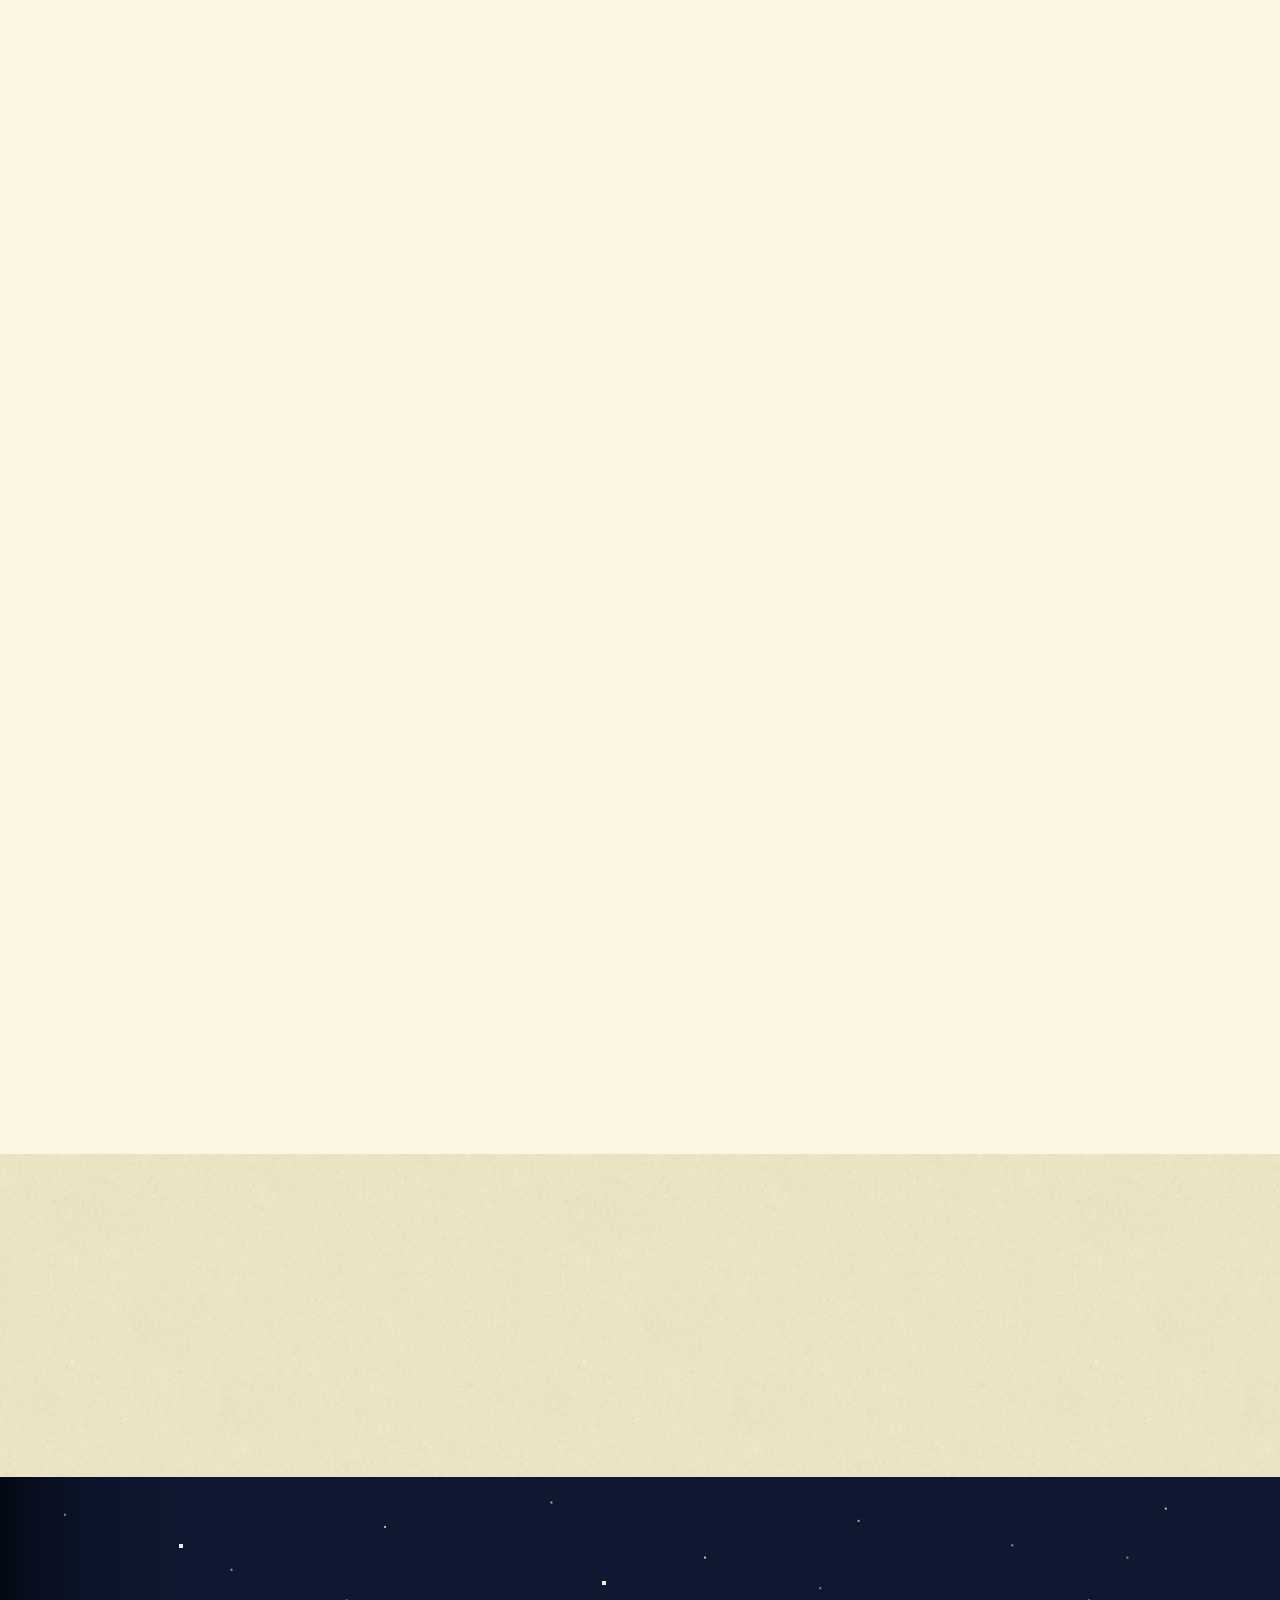
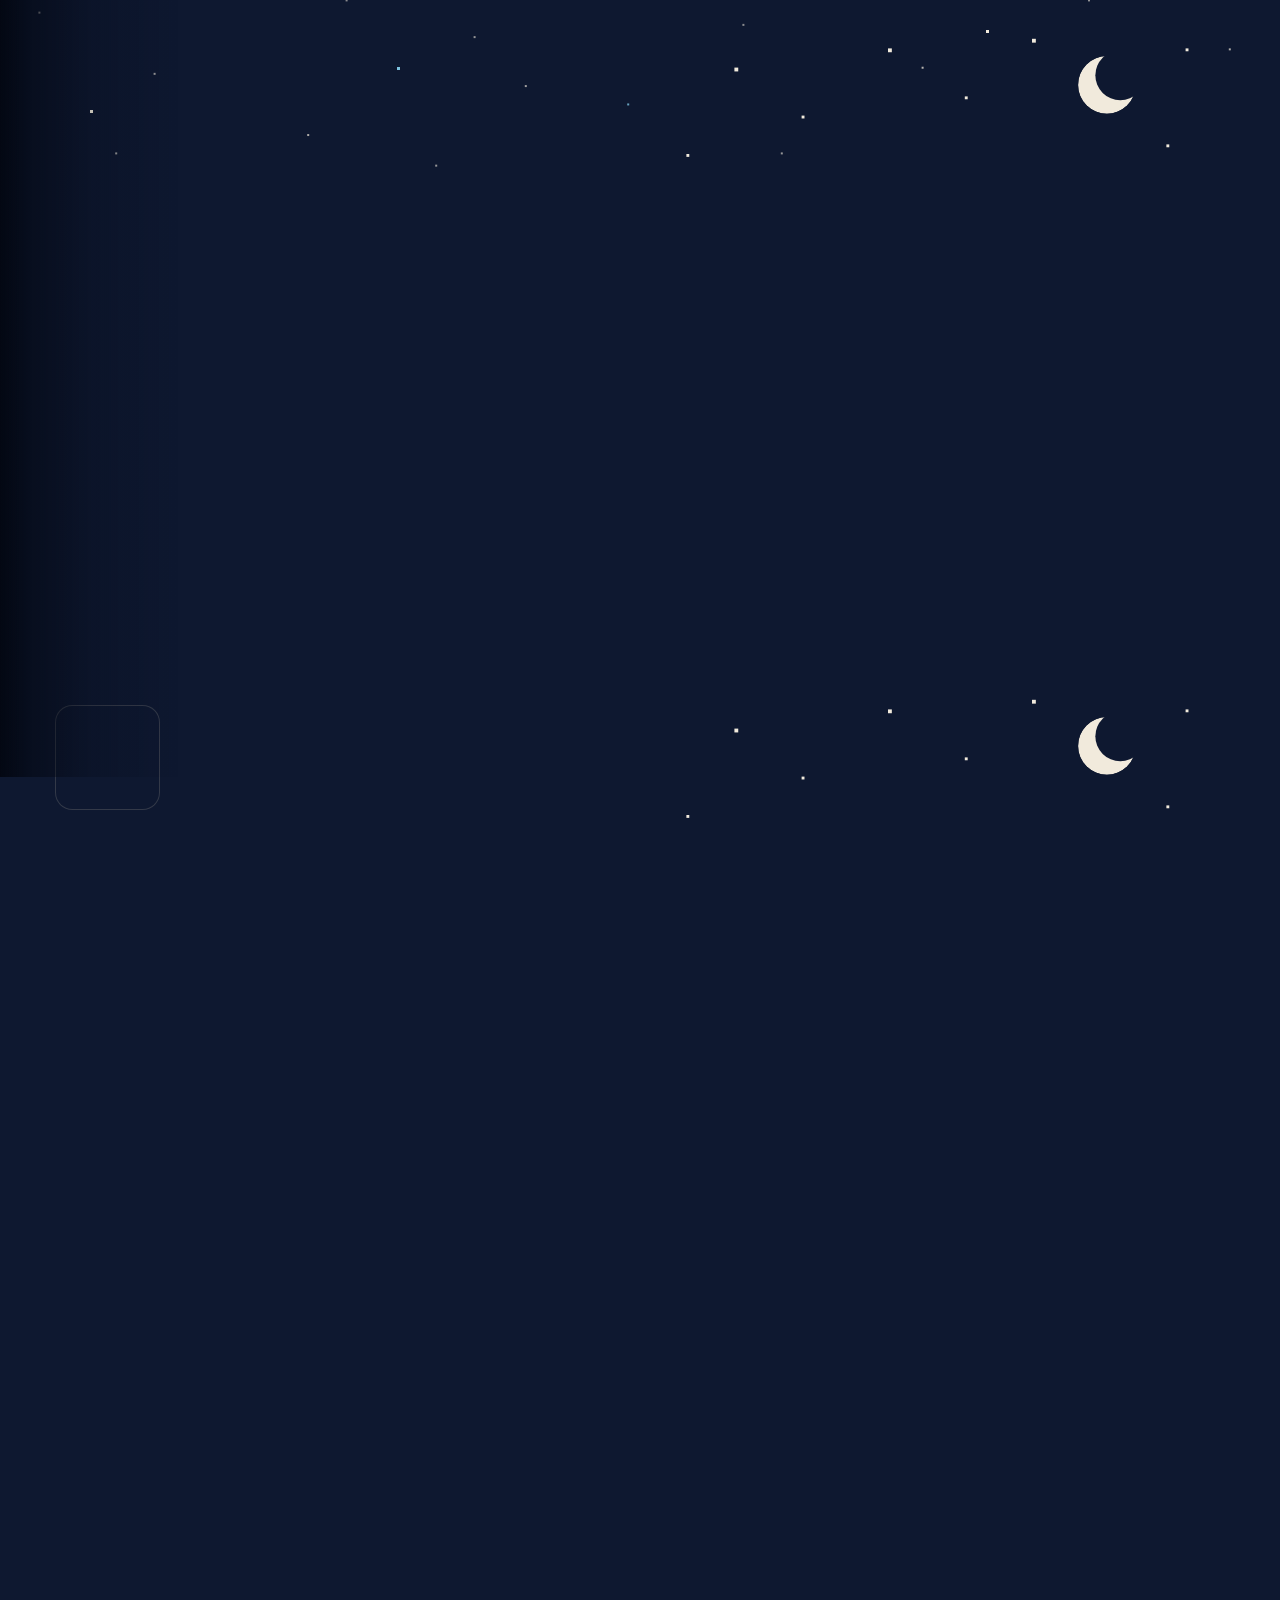
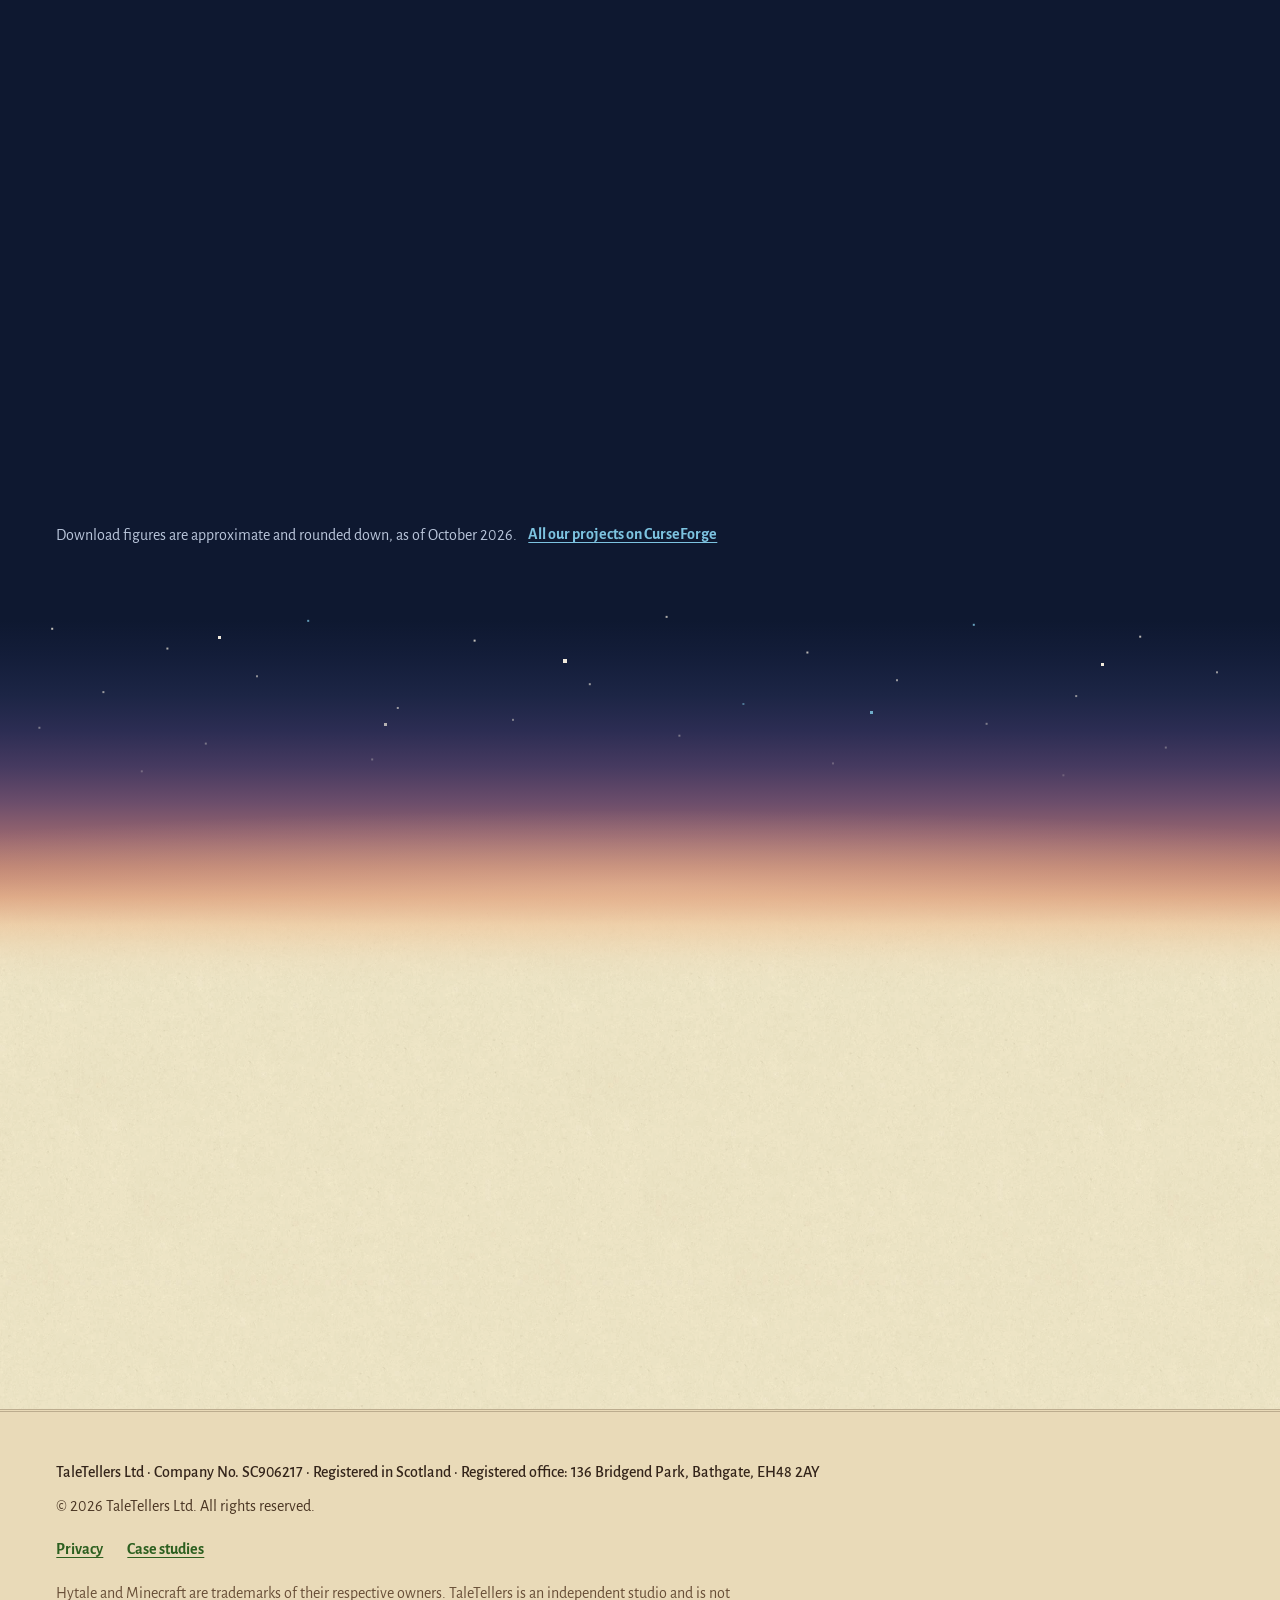
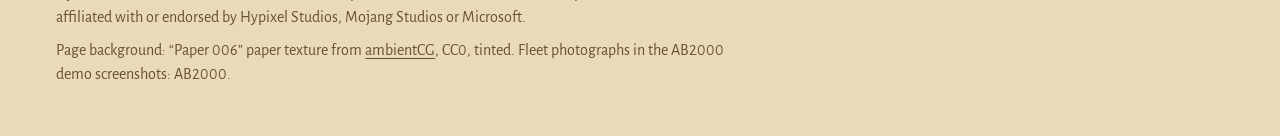
==== commit 1944c04c: "Day logo A1 "Double T" on the web side; the pixel book moves to Chapter II John, 18 Nov 02:04: put t" ====
--- a/index.html
+++ b/index.html
@@ -9,10 +9,11 @@
   <meta name="description" content="TaleTellers builds websites for Masonic lodges and Provinces, clubs, charities and local businesses, with an installable app, an admin panel and hosting on your own domain. We also make Hytale and Minecraft mods.">
   <link rel="canonical" href="https://taletellers.co.uk/">
   <meta name="theme-color" content="#f1e4c6">
-  <link rel="icon" href="favicon.svg?v=4" type="image/svg+xml">
+  <link rel="icon" href="favicon.svg?v=5" type="image/svg+xml">
+  <link rel="apple-touch-icon" href="apple-touch-icon.png?v=1">
   <link rel="preload" href="fonts/alegreya-latin-wght-normal.woff2" as="font" type="font/woff2" crossorigin>
   <link rel="preload" href="fonts/alegreya-sans-latin-400-normal.woff2" as="font" type="font/woff2" crossorigin>
-  <link rel="stylesheet" href="styles.css?v=18">
+  <link rel="stylesheet" href="styles.css?v=19">
   <script src="site.js?v=9"></script>
   <script src="effects.js?v=5" defer></script>
 
@@ -22,17 +23,22 @@
   <meta property="og:description" content="Websites for lodges, clubs, charities and local businesses, with an installable app and an admin panel. Plus mods for Hytale and Minecraft.">
   <meta property="og:url" content="https://taletellers.co.uk/">
   <meta property="og:locale" content="en_GB">
-  <meta name="twitter:card" content="summary">
+  <meta property="og:image" content="https://taletellers.co.uk/images/og-card.png?v=1">
+  <meta property="og:image:width" content="1200">
+  <meta property="og:image:height" content="630">
+  <meta property="og:image:alt" content="The TaleTellers logo: a blue open book with two Ts, and the line: A Scottish creative studio building websites, apps and video game mods.">
+  <meta name="twitter:card" content="summary_large_image">
 </head>
 <body>
   <a class="skip-link" href="#main">Skip to content</a>
 
   <header class="site-header site-header-night">
     <div class="wrap">
-      <!-- LOGO: images/logo-mark.svg, logo v4 (John, 12 Nov 2026) -->
+      <!-- LOGO: day logo A1 "Double T" (John, 17 Nov 2026). Blue images/logo-day-lockup.svg on paper, the cream
+           images/logo-day-lockup-cream.svg on a night header. The night pixel book (images/logo-mark.svg, v4) belongs to
+           the dark cover and Chapter II. -->
       <a class="brand" href="index.html" aria-label="TaleTellers, home">
-        <img src="images/logo-mark.svg?v=4" width="32" height="32" alt="">
-        <span>TaleTellers</span>
+        <img class="brand-lockup" src="images/logo-day-lockup-cream.svg?v=1" width="185" height="44" alt="">
       </a>
       <nav class="site-nav" aria-label="Main">
         <ul>
@@ -75,10 +81,10 @@
             <rect x="560" y="40" width="3" height="3"/>
           </g>
         </svg>
-        <!-- The logo file is unchanged; the four squares sit exactly on its pixel stars and make them glint and blink. -->
+        <!-- Day logo A1 in cream: the same mark as the header, so the first screen shows one brand. The night pixel
+             book (v4) and its glinting stars moved to the top of Chapter II. -->
         <span class="cover-mark">
-          <img class="cover-logo" src="images/logo-mark.svg?v=4" width="160" height="160" alt="">
-          <i class="glint glint-a"></i><i class="glint glint-b"></i><i class="blink blink-a"></i><i class="blink blink-b"></i>
+          <img class="cover-logo" src="images/logo-day-mark-cream.svg?v=1" width="160" height="160" alt="">
         </span>
         <div class="cover-text">
           <h1 id="site-title">TaleTellers</h1>
@@ -339,6 +345,14 @@
         <i class="shooting"></i>
       </div>
       <div class="wrap">
+        <div class="worlds-top" data-live>
+        <!-- NIGHT LOGO: the pixel book (images/logo-mark.svg, v4) is the mark of Chapter II, the modding side (day/night
+             brand, John 12 Nov 2026). The file is unchanged; the four squares sit exactly on its pixel stars and make
+             them glint and blink. -->
+        <span class="night-mark">
+          <img class="night-logo" src="images/logo-mark.svg?v=4" width="160" height="160" loading="lazy" alt="">
+          <i class="glint glint-a"></i><i class="glint glint-b"></i><i class="blink blink-a"></i><i class="blink blink-b"></i>
+        </span>
         <!-- OLD SITE SKY: moon and stars reused from the live site at John's request -->
         <svg class="sky" viewBox="0 0 600 180" aria-hidden="true" focusable="false">
           <defs>
@@ -359,6 +373,7 @@
             <rect class="twinkle" x="560" y="40" width="3" height="3"/>
           </g>
         </svg>
+        </div>
 
         <div class="worlds-head">
           <h2 id="worlds-title" data-reveal>We build the worlds your stories happen in.</h2>
--- a/styles.css
+++ b/styles.css
@@ -198,6 +198,8 @@
 }
 .brand img { width: 2.75rem; height: 2.75rem; }
 .brand span { font-family: var(--serif); font-size: 1.75rem; font-weight: 800; letter-spacing: -0.015em; color: var(--ink-strong); }
+/* Day logo A1: the lockup carries the name, so it is one image (the link's aria-label names it) */
+.brand .brand-lockup { width: auto; height: 2.75rem; }
 
 .site-nav ul { display: flex; gap: clamp(0.25rem, 2vw, 1.75rem); margin: 0; padding: 0; list-style: none; }
 .site-nav a {
@@ -521,6 +523,11 @@
 .worlds h3,
 .worlds h4 { color: var(--on-night); }
 .sky { display: block; width: min(100%, 36rem); height: auto; margin-left: auto; }
+/* Chapter II's mark (the night pixel book) on the left of the moon */
+.worlds-top { display: flex; align-items: center; gap: var(--gap); }
+.worlds-top .sky { flex: 0 1 36rem; min-width: 0; }
+.night-mark { position: relative; flex: none; width: clamp(4.75rem, 8vw, 6.5rem); }
+.night-logo { display: block; width: 100%; height: auto; border-radius: 16%; box-shadow: 0 0 0 1px rgba(241, 228, 198, 0.16); }
 .worlds-head {
   display: grid;
   grid-template-columns: repeat(12, minmax(0, 1fr));
@@ -751,6 +758,7 @@
   .site-nav ul { justify-content: space-between; gap: 0.5rem; }
   .brand img { width: 2.4rem; height: 2.4rem; }
   .brand span { font-size: 1.5rem; }
+  .brand .brand-lockup { height: 2.4rem; }
 
   .hero-head h2 { white-space: normal; }
 
@@ -804,7 +812,7 @@
 }
 .cover-sky { position: absolute; right: 0; top: 50%; width: min(42%, 30rem); height: auto; transform: translateY(-50%); opacity: 0.85; pointer-events: none; }
 .cover-mark { position: relative; flex: none; width: clamp(8.5rem, 12vw, 10.5rem); }
-.cover-logo { width: 100%; height: auto; border-radius: 16%; box-shadow: 0 0 0 1px rgba(241, 228, 198, 0.16); }
+.cover-logo { display: block; width: 100%; height: auto; }
 .cover-text { position: relative; max-width: 36rem; }
 .cover h1 { color: var(--on-night); font-size: clamp(3.25rem, 6.4vw, 5.75rem); line-height: 0.95; }
 .cover-line { margin: 0.9rem 0 0; font-size: var(--step-lead); line-height: 1.4; color: var(--on-night); text-wrap: balance; }
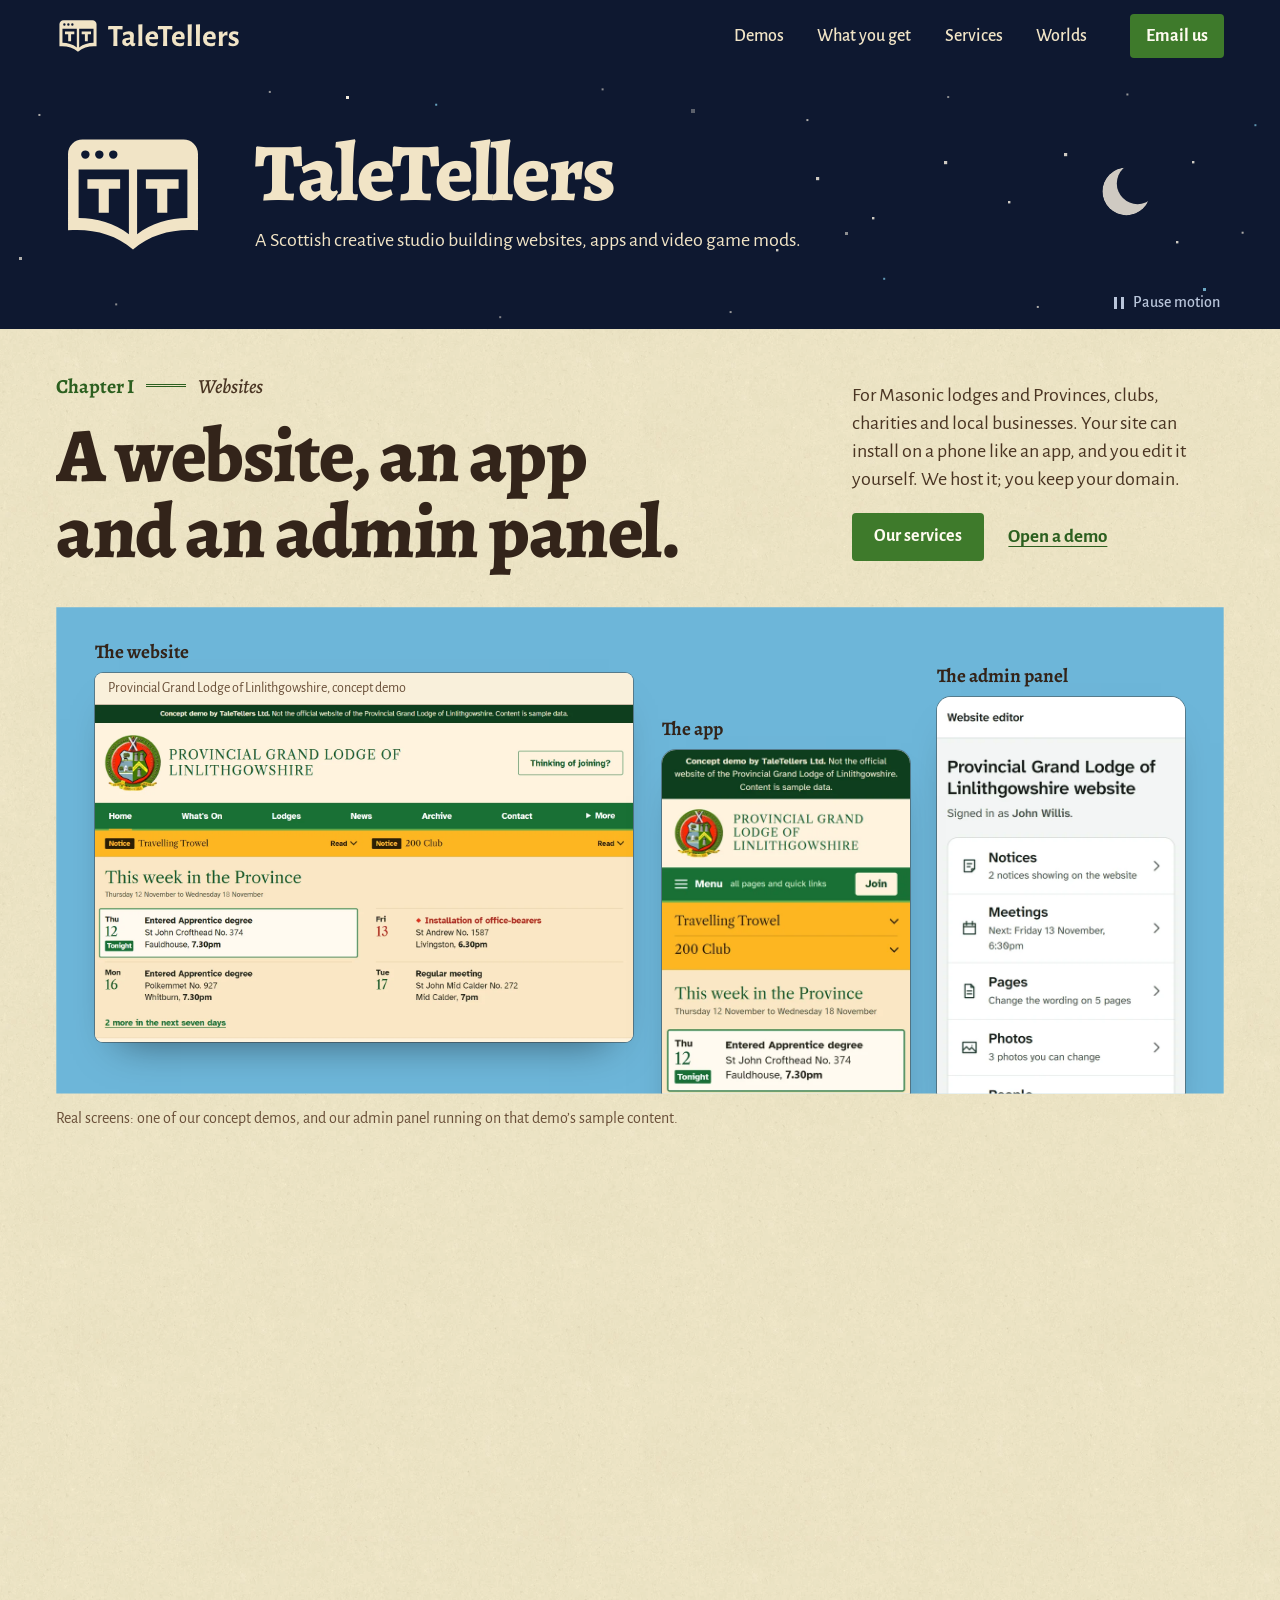
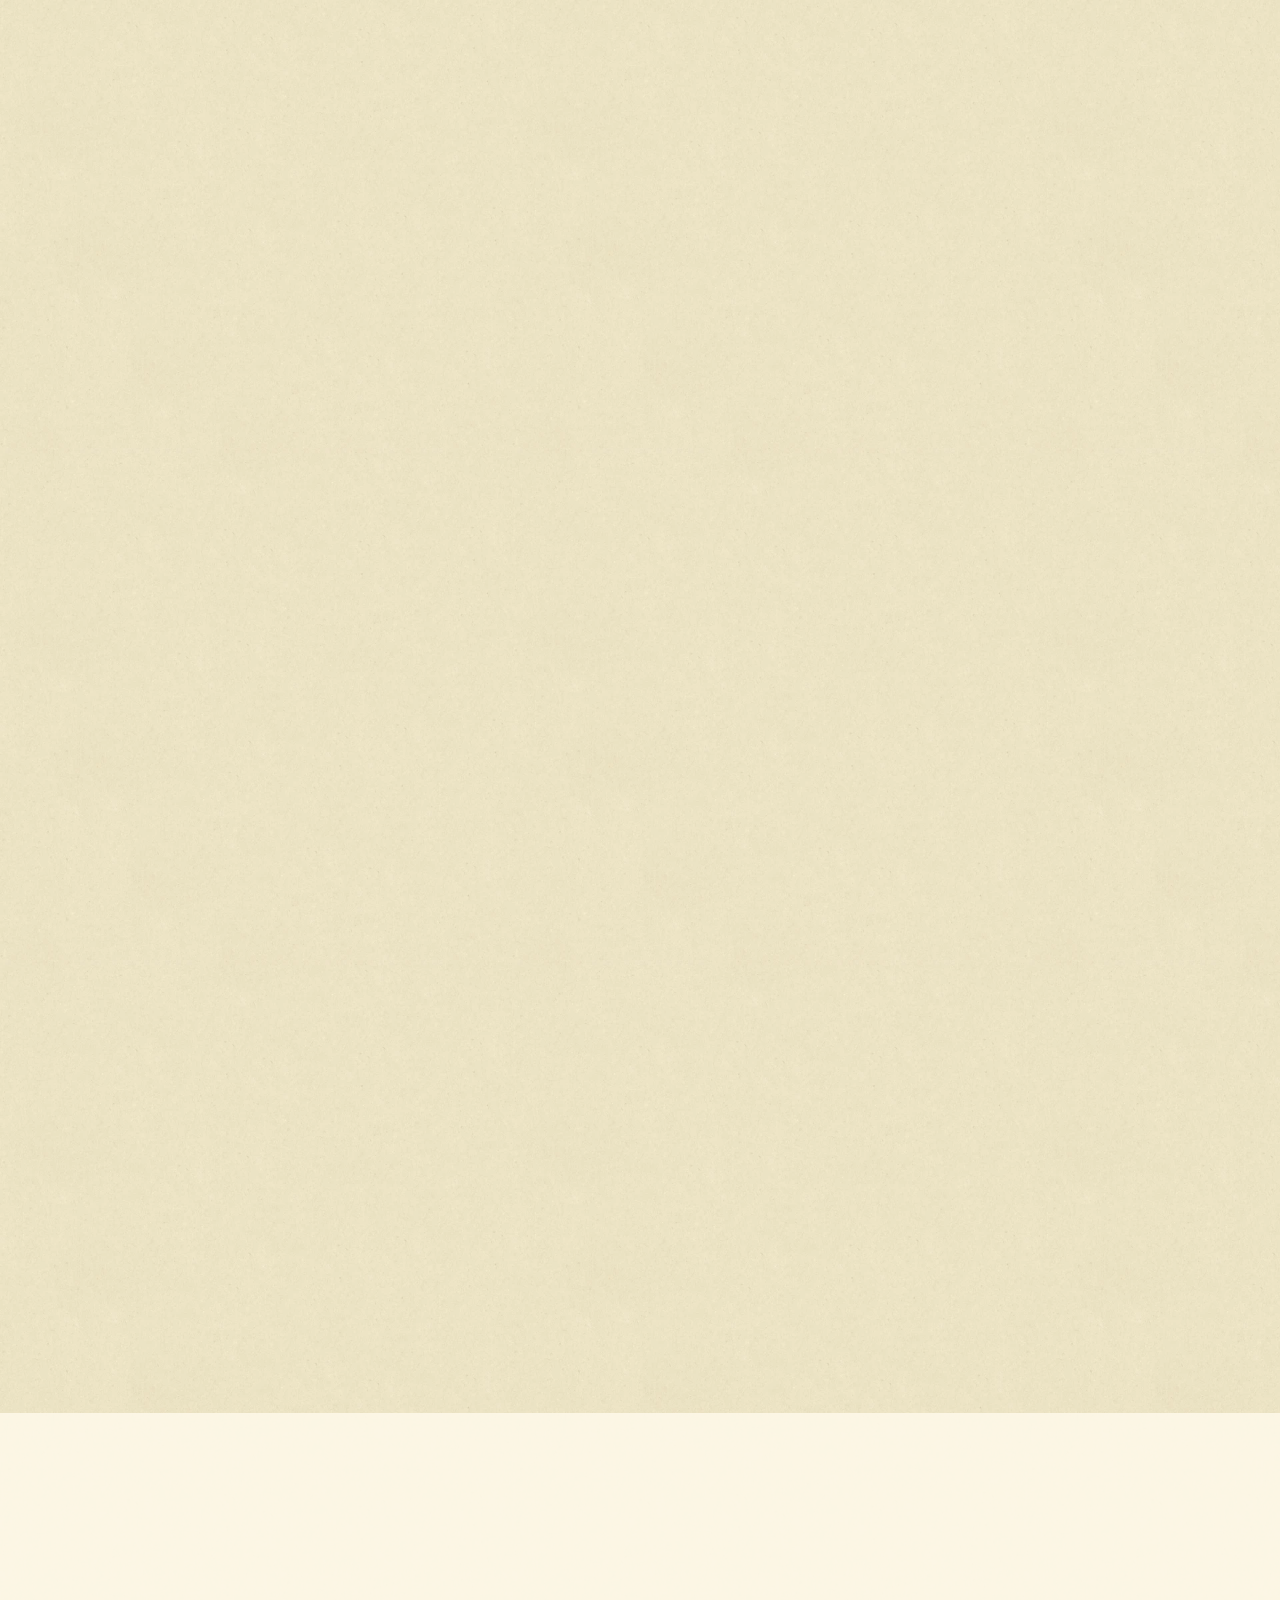
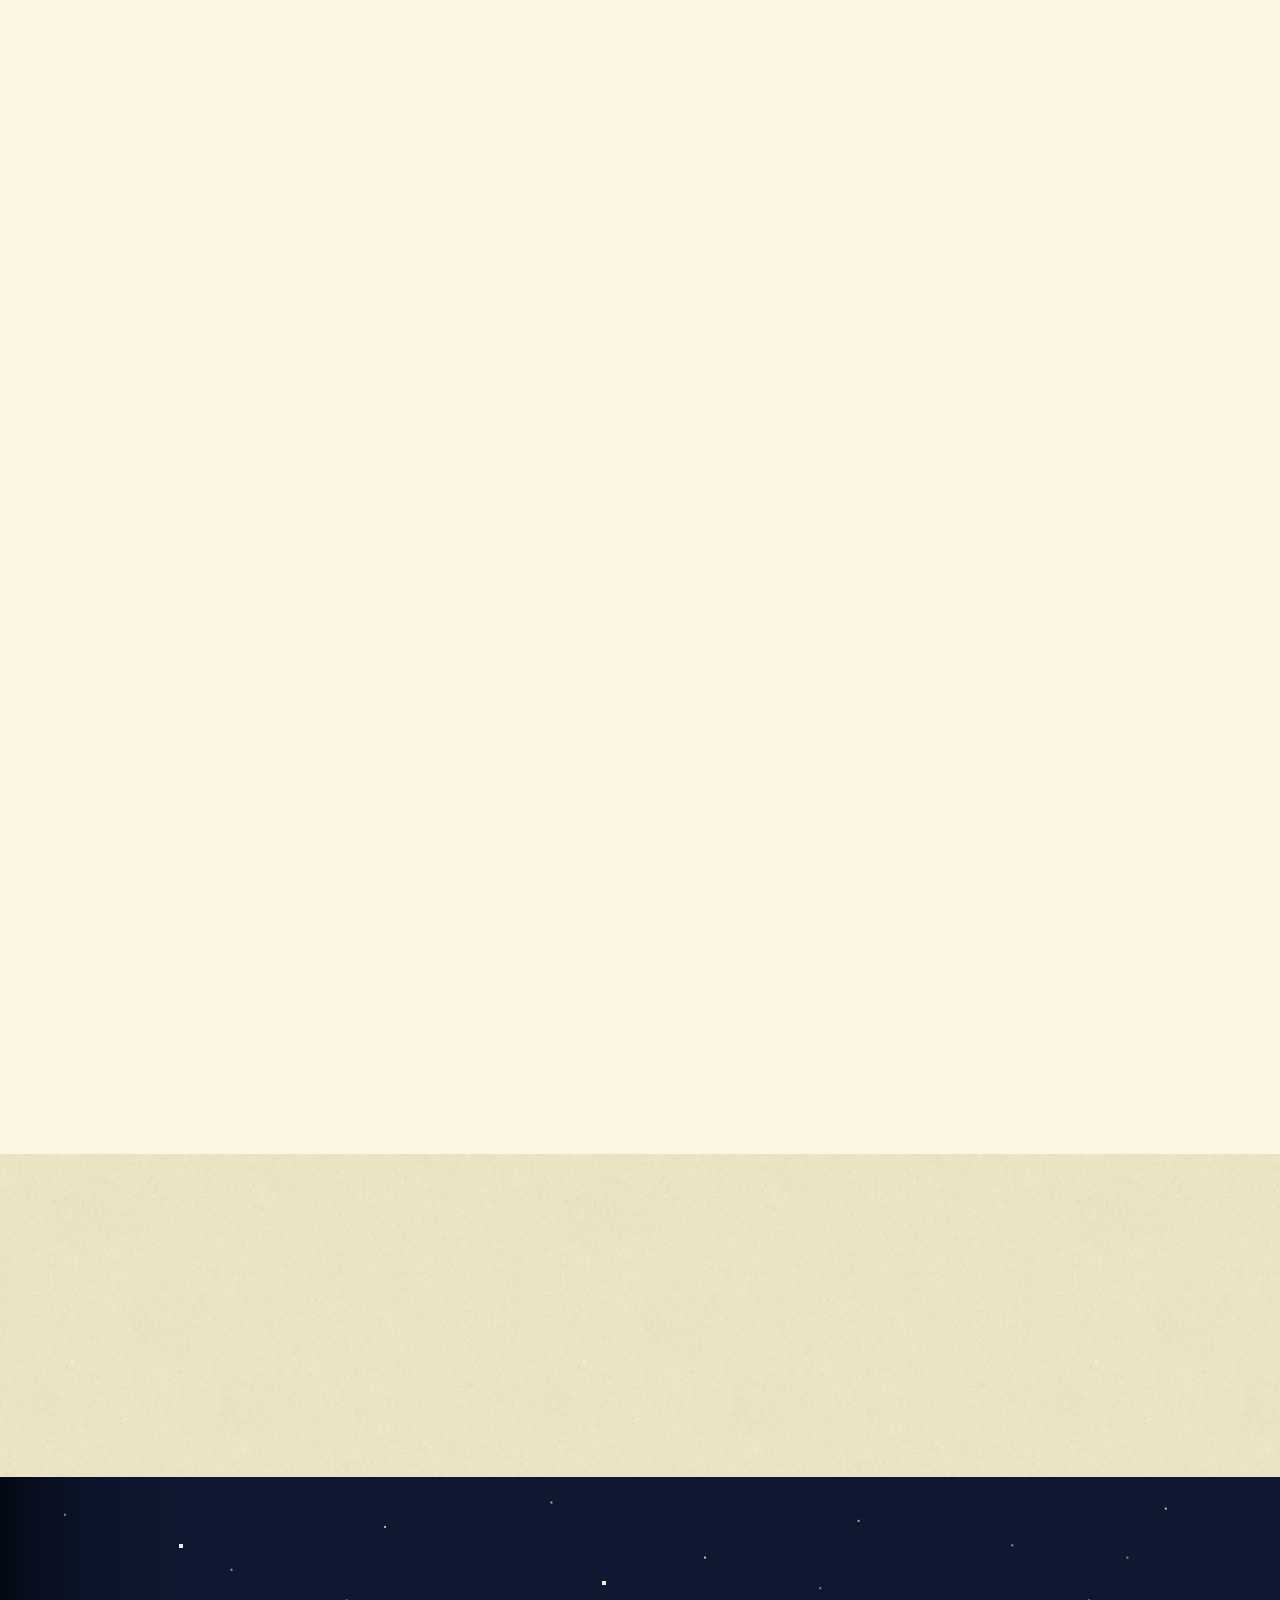
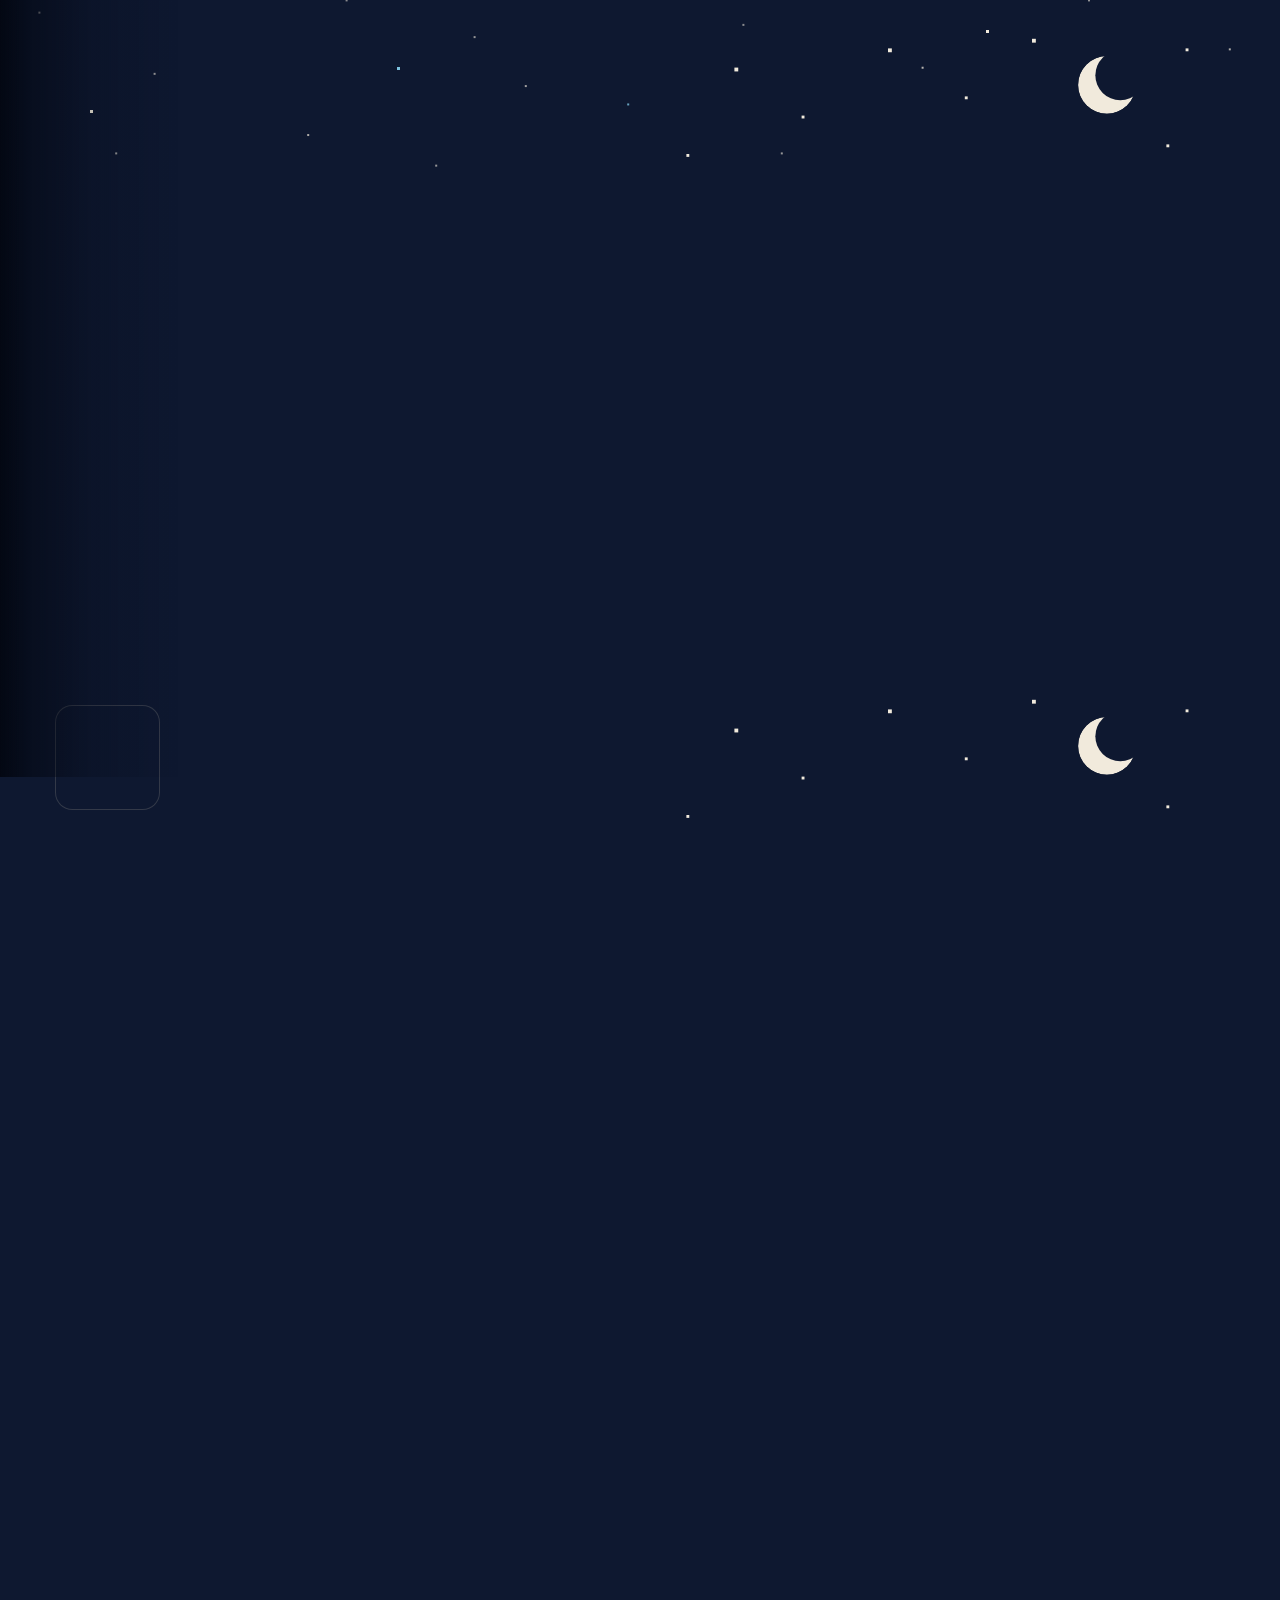
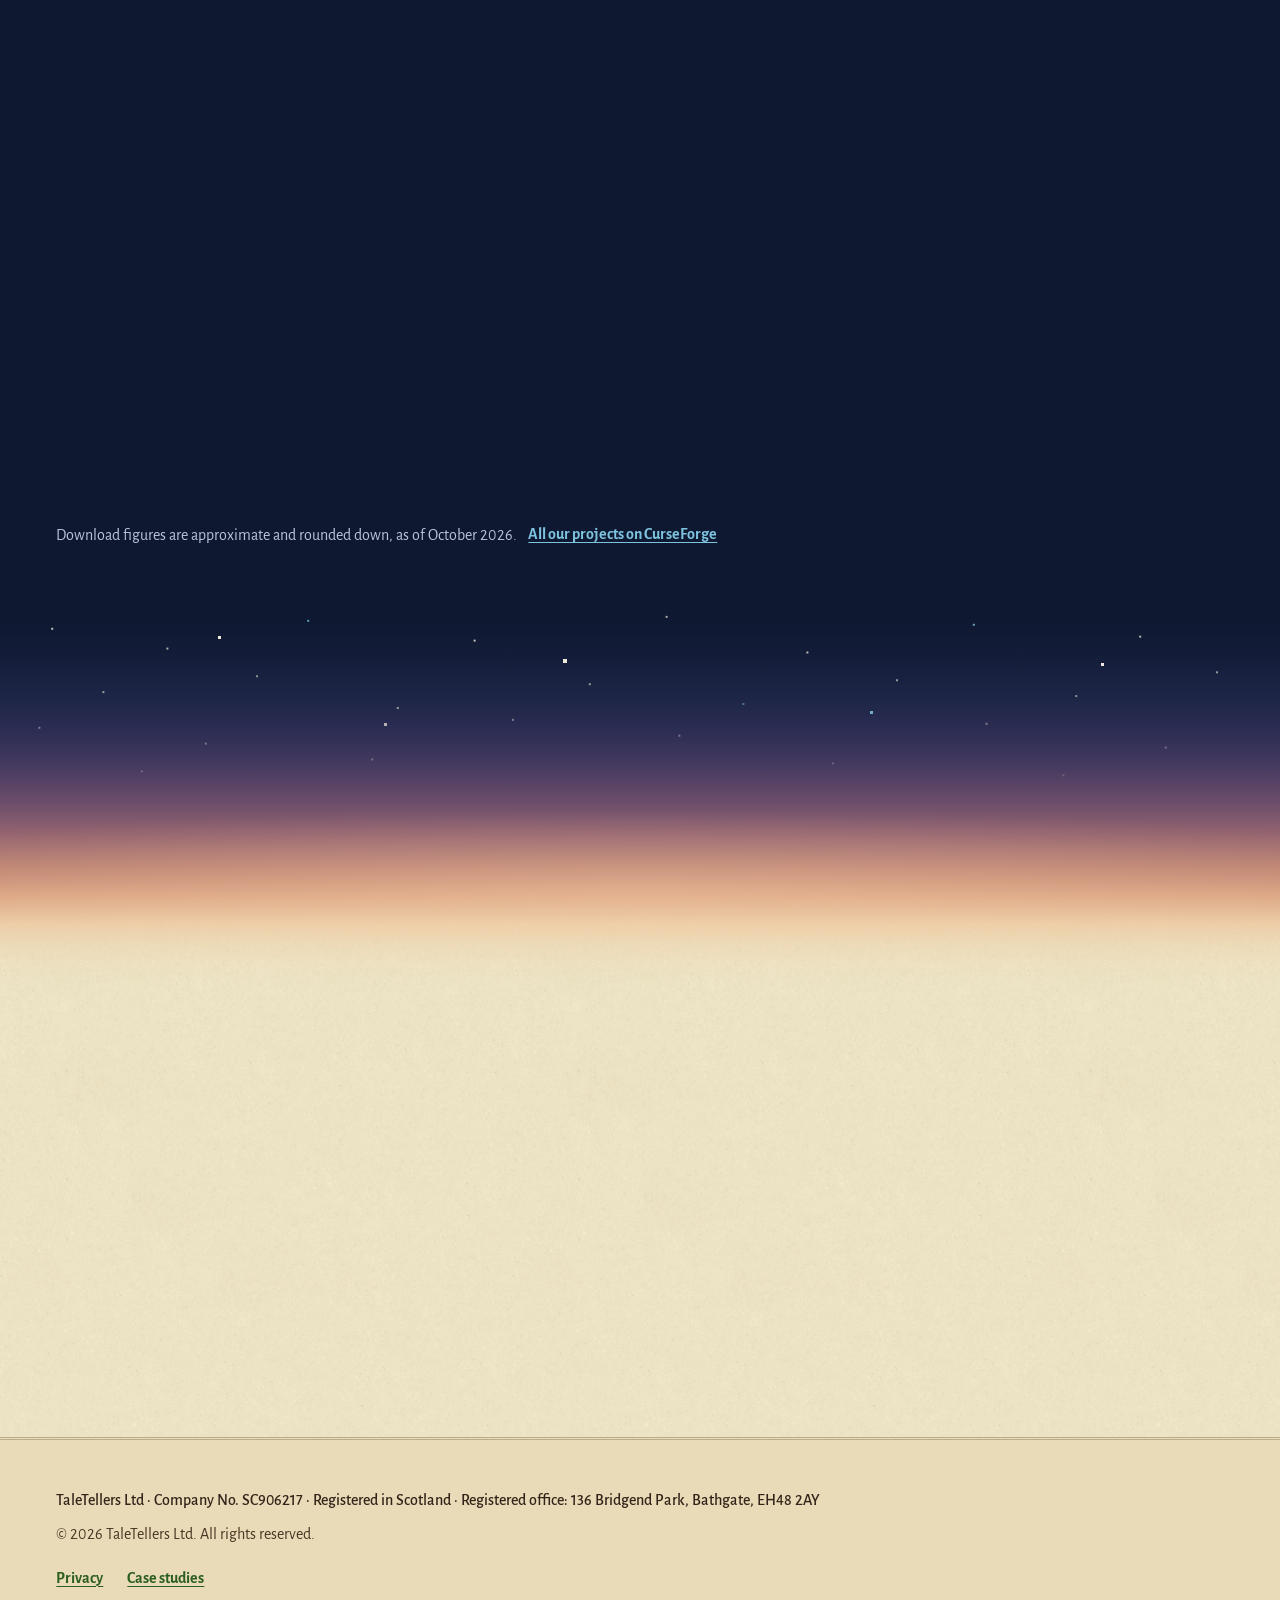
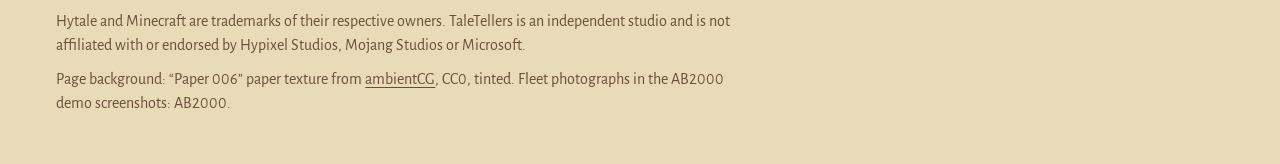
==== commit 1b443db5: "About: say who runs TaleTellers (for John's yes, not pushed) John, 17 Nov: run by John, a first-year" ====
--- a/index.html
+++ b/index.html
@@ -460,7 +460,7 @@
         <div class="axis contact-top">
           <h2 id="contact-title" data-reveal>Send word</h2>
           <div class="axis-body" data-reveal="1">
-            <p class="lead">TaleTellers Ltd is a small Scottish company founded by a University of Edinburgh student, based in West Lothian and Edinburgh.</p>
+            <p class="lead">TaleTellers is run by John, a first-year MPhys Computational Physics student at the University of Edinburgh. TaleTellers Ltd is a registered Scottish company, based in West Lothian and Edinburgh.</p>
             <p>A lodge, a club, a charity or a shop: say who you are and what the site has to do. One email is enough to start.</p>
           </div>
         </div>
